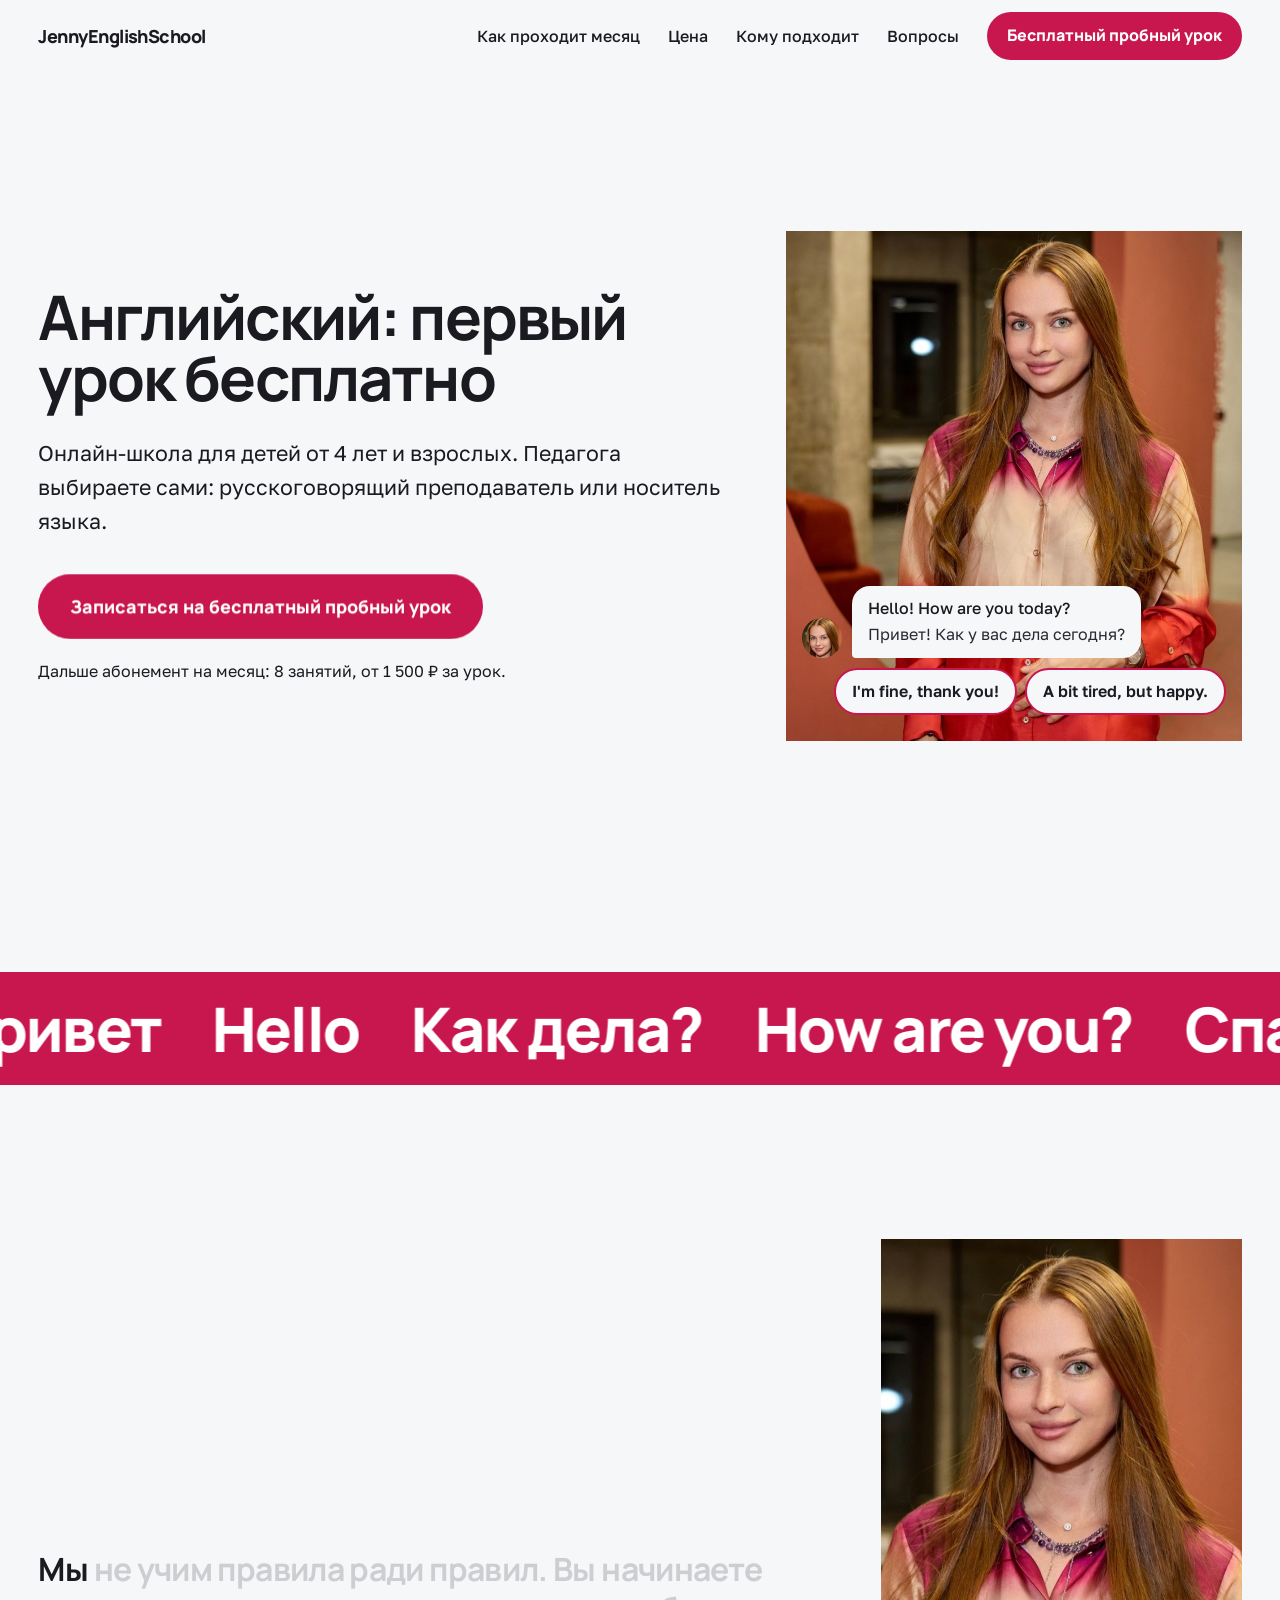
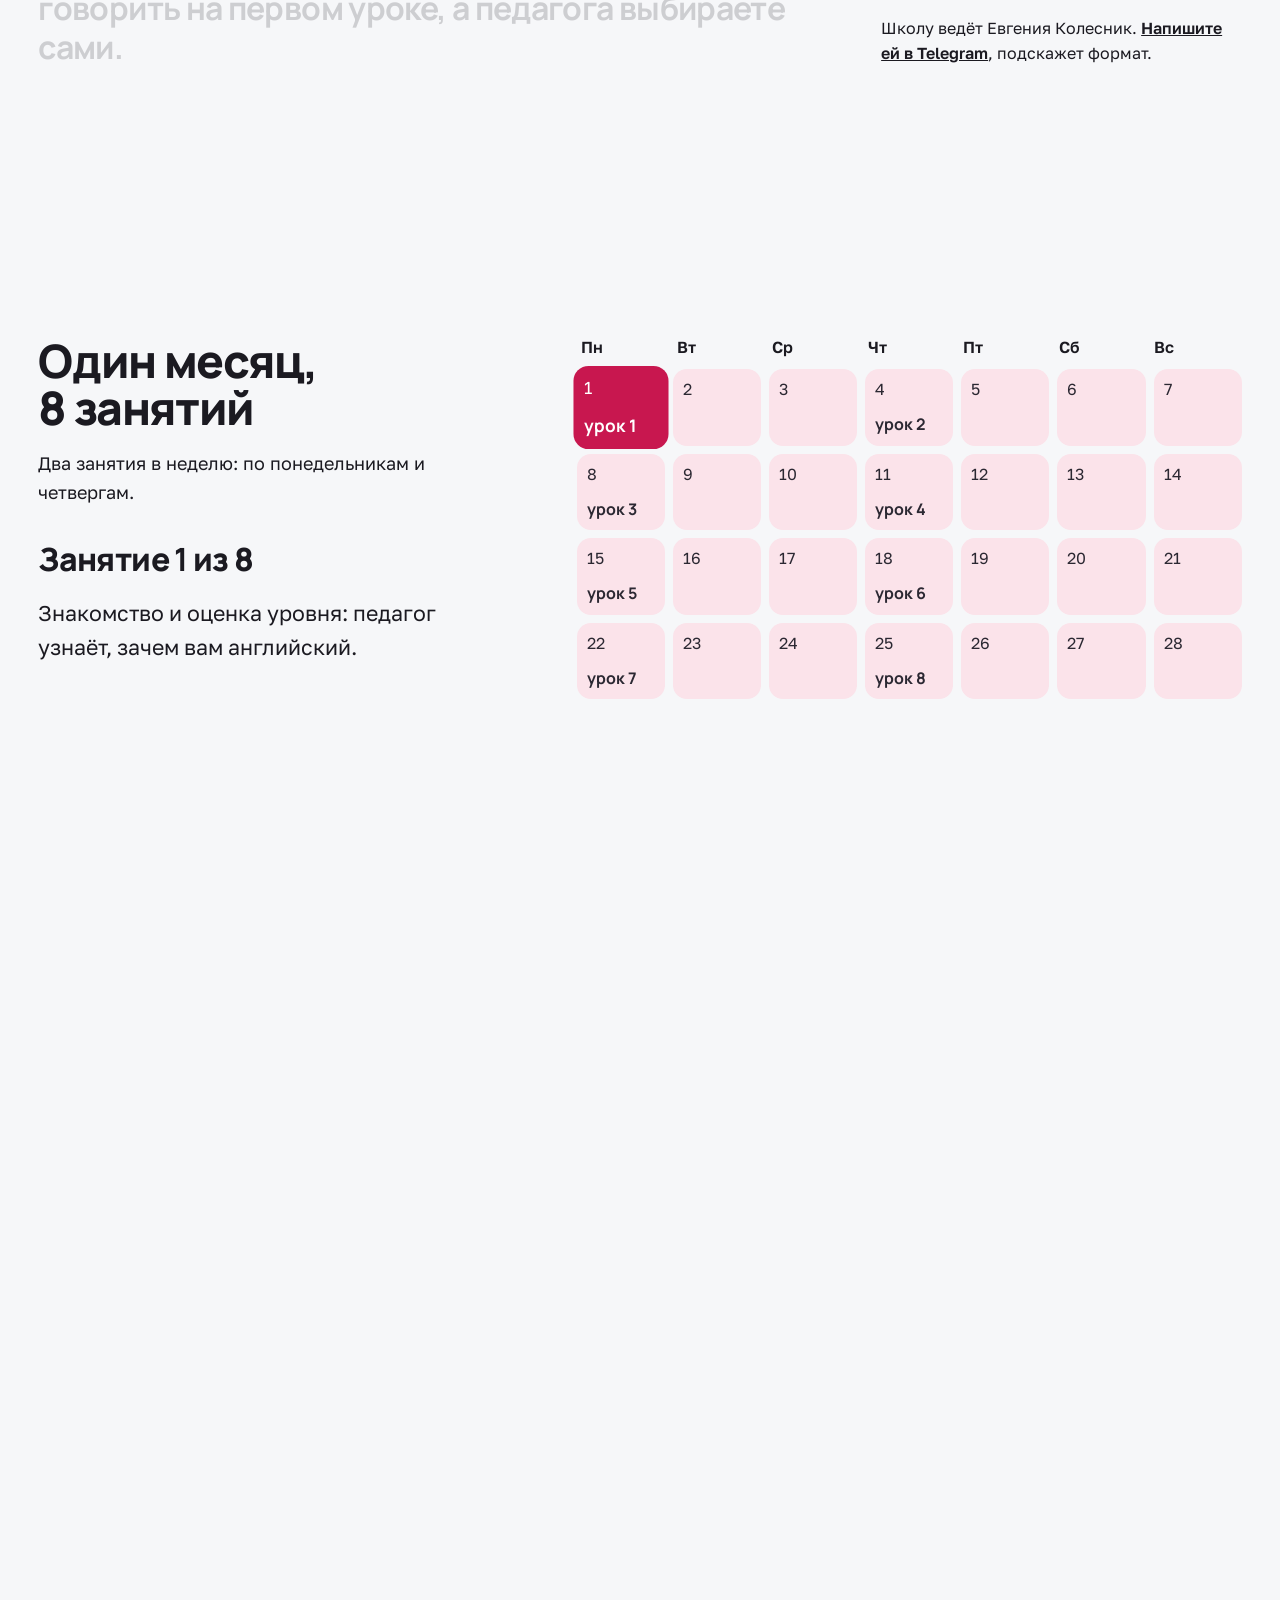
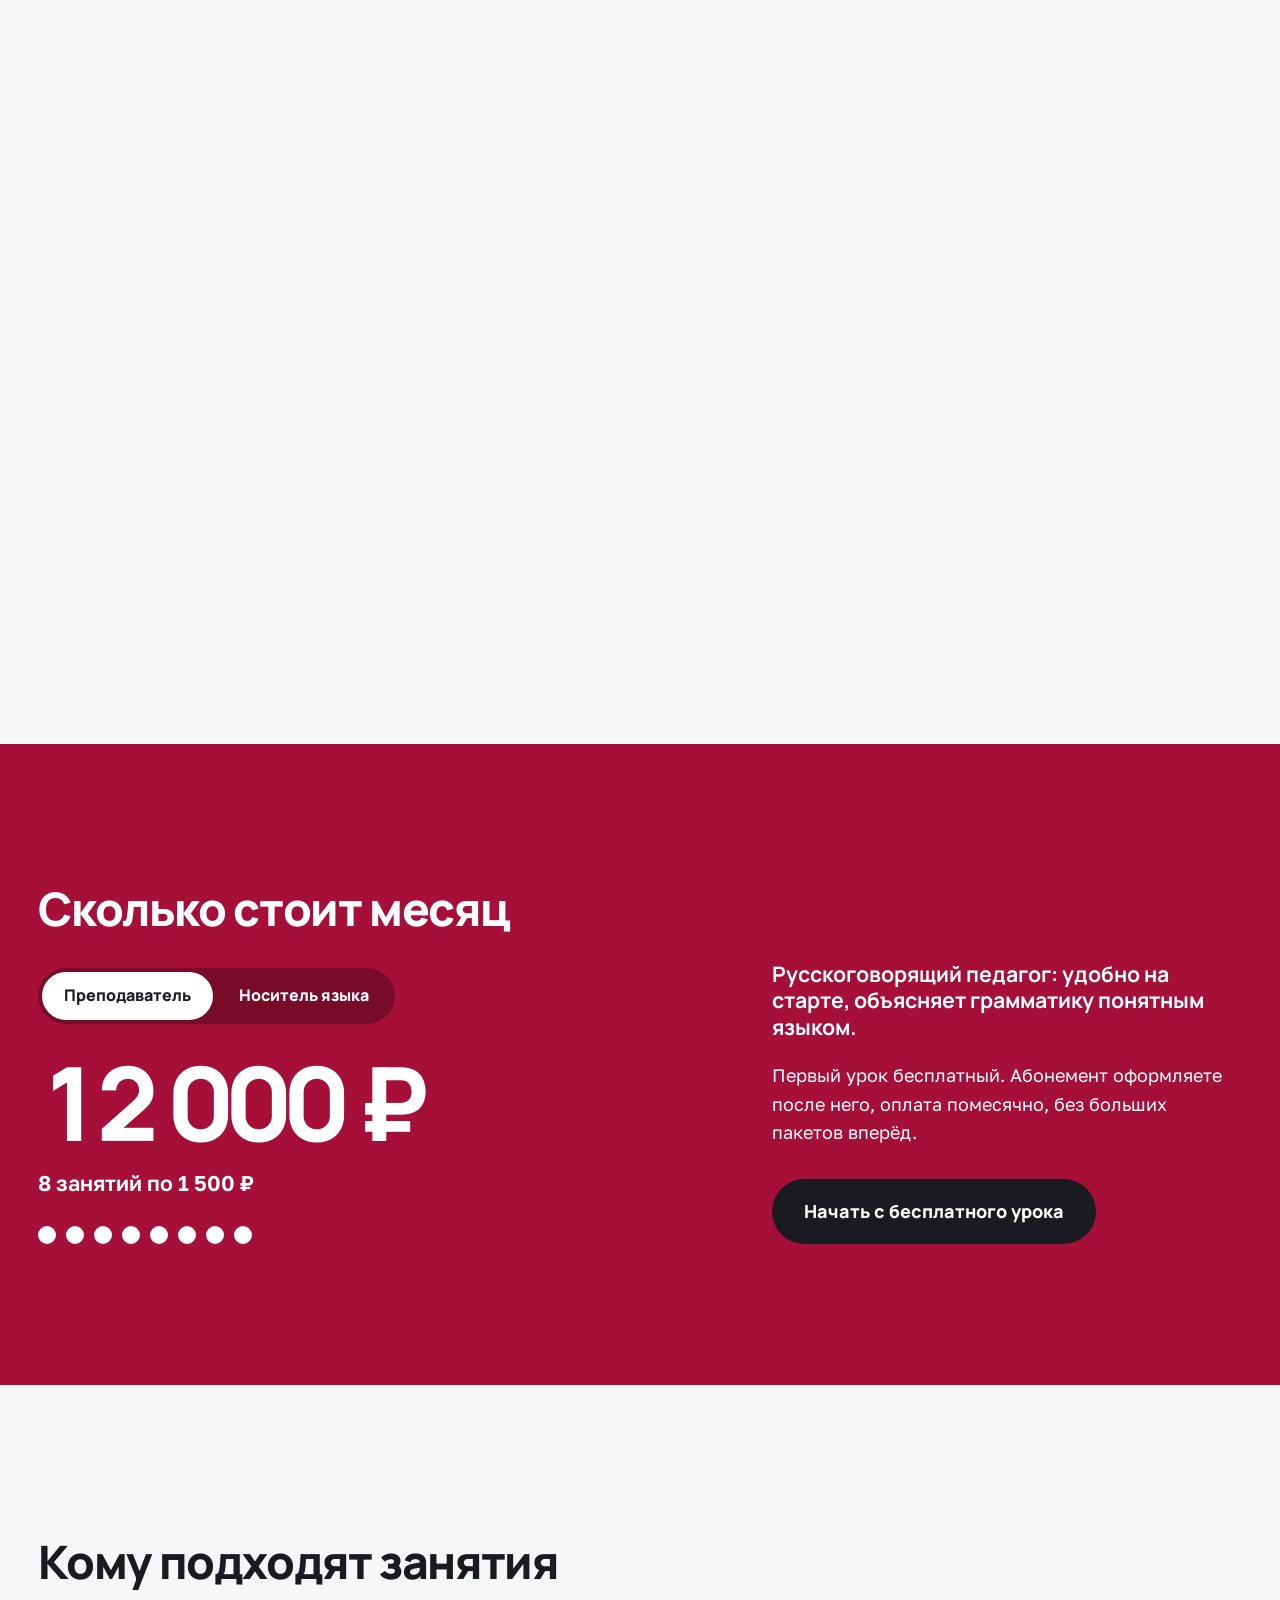
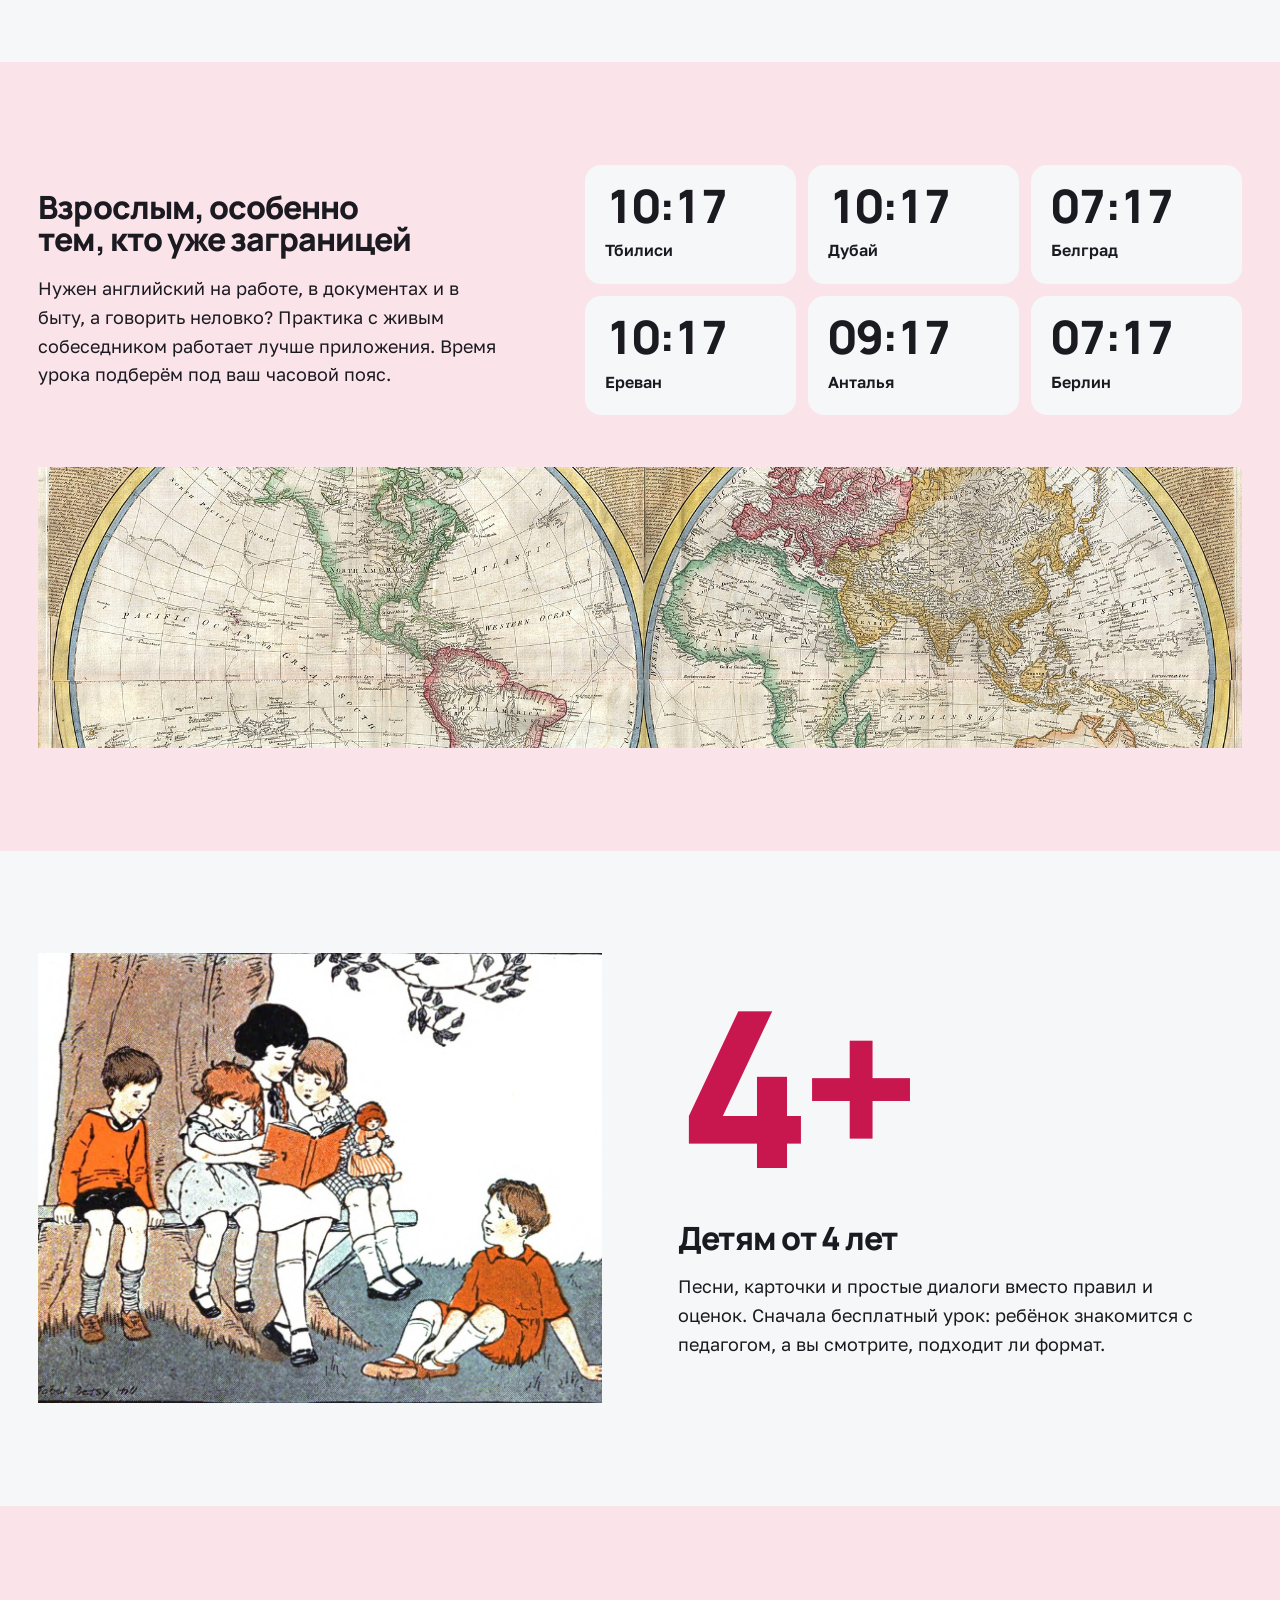
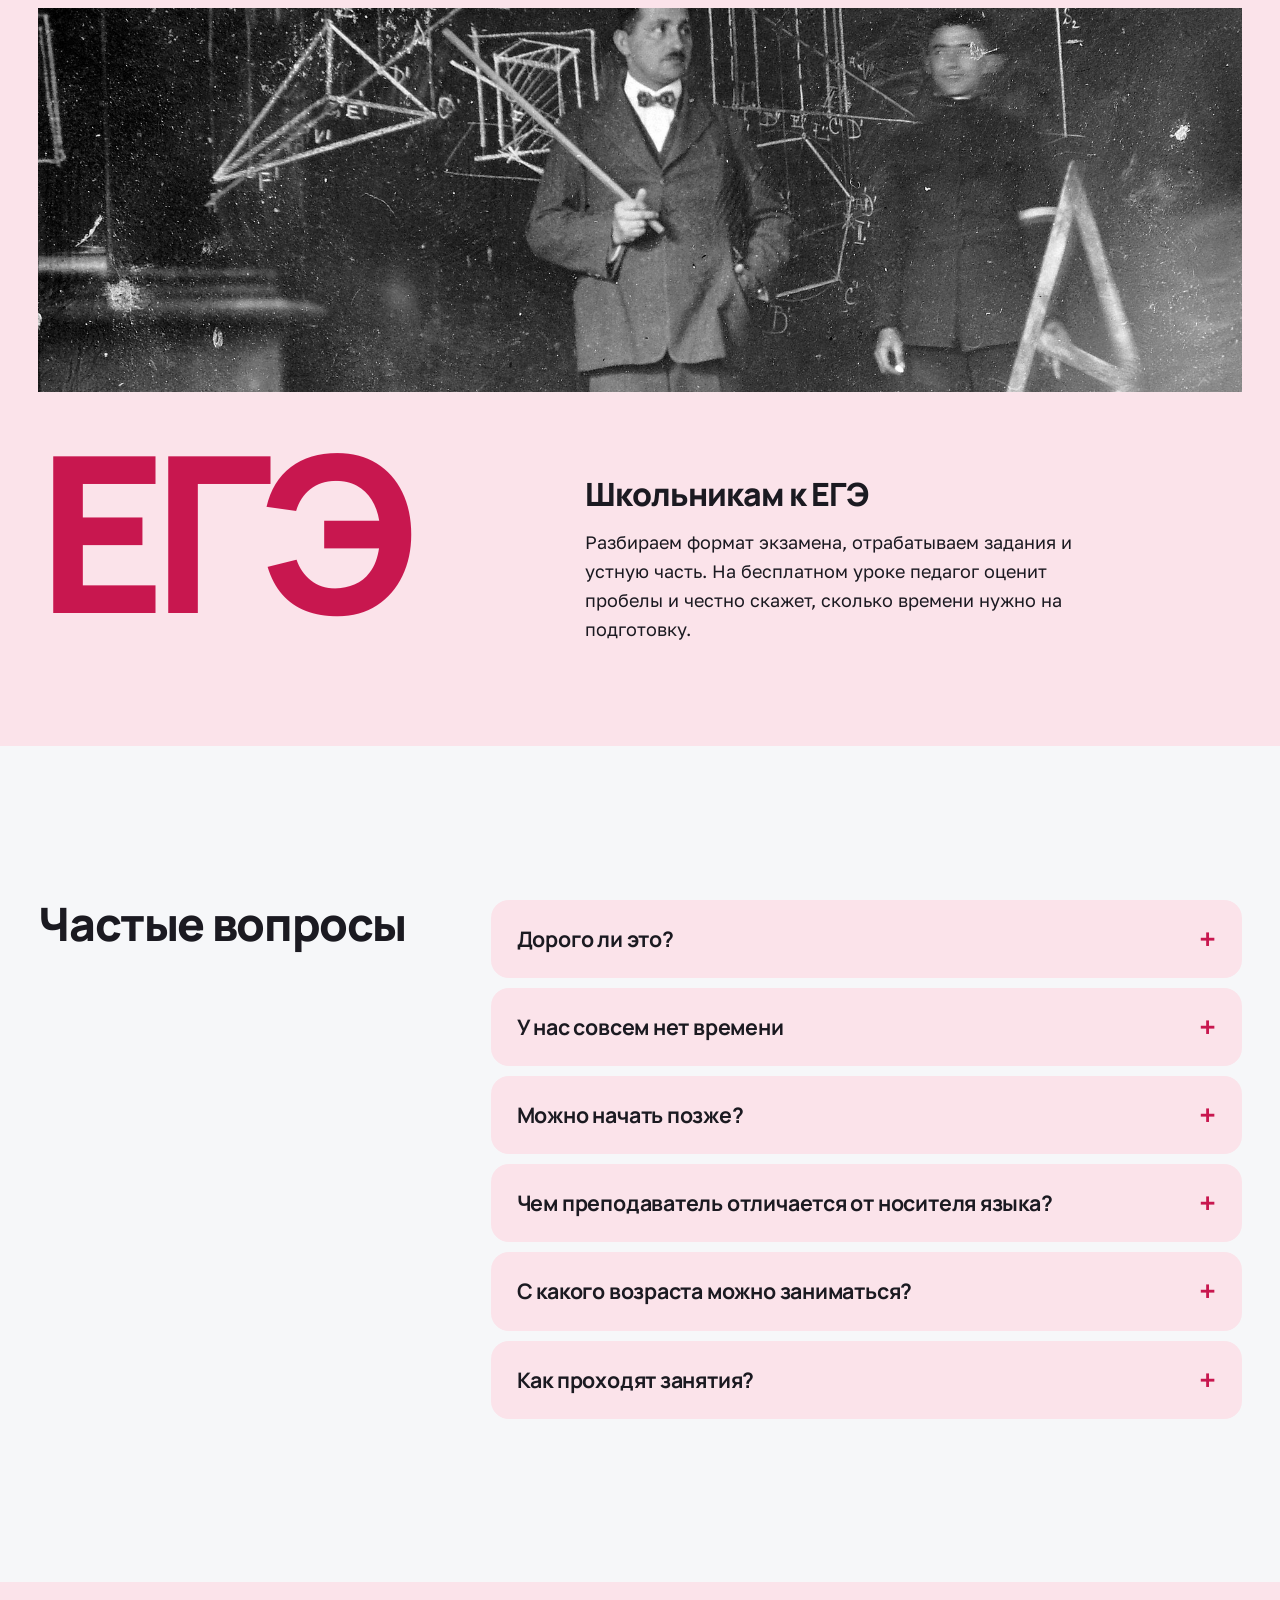
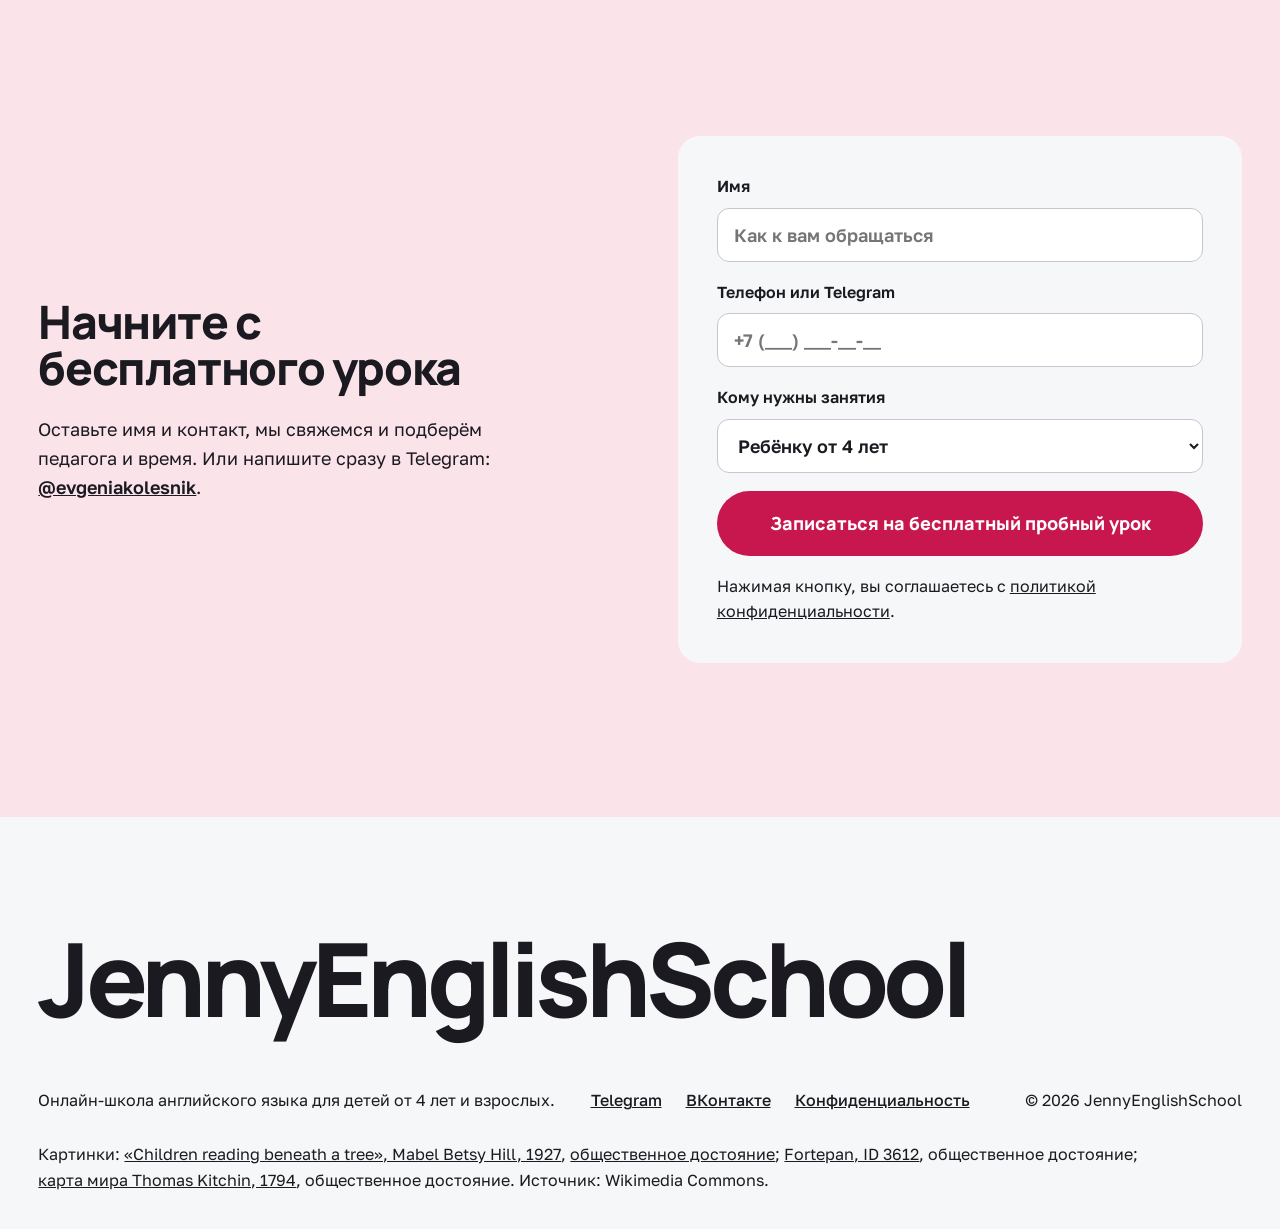
==== index.html @ 0adacf27 "preview: redesign for approval" ====
<!DOCTYPE html>
<html lang="ru">
<head>
<meta charset="UTF-8">
<meta name="viewport" content="width=device-width, initial-scale=1.0">
<title>JennyEnglishSchool: первый урок английского бесплатно</title>
<meta name="description" content="Онлайн-школа английского для детей от 4 лет и взрослых. Преподаватель или носитель языка на выбор, абонемент на месяц, первый пробный урок бесплатно.">
<meta name="robots" content="noindex">
<link rel="preconnect" href="https://fonts.googleapis.com">
<link rel="preconnect" href="https://fonts.gstatic.com" crossorigin>
<link href="https://fonts.googleapis.com/css2?family=Manrope:wght@200..800&family=Golos+Text:wght@400..700&display=swap" rel="stylesheet">
<link rel="stylesheet" href="motion.css">
<link rel="stylesheet" href="site.css">
<script>document.documentElement.className += ' js';</script>
</head>
<body>

<header class="bar" id="bar">
  <div class="wrap bar__in">
    <a href="#top" class="mark">JennyEnglishSchool</a>
    <nav class="nav" id="nav" aria-label="Разделы">
      <a href="#month" data-roll>Как проходит месяц</a>
      <a href="#price" data-roll>Цена</a>
      <a href="#who" data-roll>Кому подходит</a>
      <a href="#faq" data-roll>Вопросы</a>
    </nav>
    <a href="#lead" class="btn btn--sm" data-magnetic><span>Бесплатный <span class="btn__long">пробный </span>урок</span></a>
    <button class="burger" id="burger" aria-label="Меню" aria-expanded="false"><span></span><span></span></button>
  </div>
</header>

<main id="top">

  <section class="hero">
    <div class="wrap hero__grid">
      <div class="hero__text">
        <h1 data-wave data-wave-min="700" data-wave-max="800">Английский: первый урок бесплатно</h1>
        <p class="lede">Онлайн-школа для детей от 4 лет и взрослых. Педагога выбираете сами: русскоговорящий преподаватель или носитель языка.</p>
        <div class="hero__act">
          <a href="#lead" class="btn btn--lg" data-magnetic>Записаться на бесплатный пробный урок</a>
        </div>
        <p class="hero__fact">Дальше абонемент на месяц: 8 занятий, от 1 500 ₽ за урок.</p>
      </div>

      <div class="hero__pic">
        <img src="img/jenny-hero.jpg" width="900" height="1125" alt="Евгения Колесник, основательница JennyEnglishSchool" fetchpriority="high">
        <div class="chat" id="chat" aria-live="polite">
          <div class="chat__row chat__row--them">
            <img class="chat__av" src="img/jenny-avatar.jpg" width="40" height="40" alt="">
            <p class="bub bub--them">Hello! How are you today?<small>Привет! Как у вас дела сегодня?</small></p>
          </div>
          <div class="chat__opts" id="chatOpts">
            <button type="button" class="opt" data-say="I'm fine, thank you!" data-tr="У меня всё хорошо, спасибо!">I'm fine, thank you!</button>
            <button type="button" class="opt" data-say="A bit tired, but happy." data-tr="Немного устал(а), но рад(а).">A bit tired, but happy.</button>
          </div>
          <div class="chat__tail" id="chatTail" hidden></div>
        </div>
      </div>
    </div>
  </section>

  <section class="belt" aria-hidden="true">
    <div class="belt__track" id="belt">
      <span>Привет</span><span>Hello</span><span>Как дела?</span><span>How are you?</span><span>Спасибо</span><span>Thank you</span><span>Давайте начнём</span><span>Let's begin</span><span>До встречи</span><span>See you</span>
    </div>
  </section>

  <section class="idea">
    <div class="wrap idea__grid">
      <p class="idea__text" id="idea">Мы не учим правила ради правил. Вы начинаете говорить на первом уроке, а педагога выбираете сами.</p>
      <figure class="idea__who">
        <img src="img/jenny-face.jpg" width="640" height="640" alt="Евгения Колесник" loading="lazy">
        <figcaption>Школу ведёт Евгения Колесник. <a href="https://t.me/evgeniakolesnik" target="_blank" rel="noopener">Напишите ей в Telegram</a>, подскажет формат.</figcaption>
      </figure>
    </div>
  </section>

  <section class="month" id="month">
    <div class="month__pin">
      <div class="wrap month__grid">
        <div class="month__side">
          <h2 data-split>Один месяц, 8 занятий</h2>
          <p class="month__sub">Два занятия в неделю: по понедельникам и четвергам.</p>
          <p class="month__now" id="monthNow" aria-live="polite">Занятие <b id="monthN">1</b> из 8</p>
          <p class="month__cap" id="monthCap">Знакомство и оценка уровня: педагог узнаёт, зачем вам английский.</p>
        </div>
        <div class="cal" id="cal" role="img" aria-label="Календарь месяца: восемь занятий, по два в неделю, понедельник и четверг">
          <div class="cal__head"><span>Пн</span><span>Вт</span><span>Ср</span><span>Чт</span><span>Пт</span><span>Сб</span><span>Вс</span></div>
          <div class="cal__grid" id="calGrid"><div class="cell is-lesson"><span>1</span><b>урок 1</b></div><div class="cell"><span>2</span></div><div class="cell"><span>3</span></div><div class="cell is-lesson"><span>4</span><b>урок 2</b></div><div class="cell"><span>5</span></div><div class="cell"><span>6</span></div><div class="cell"><span>7</span></div><div class="cell is-lesson"><span>8</span><b>урок 3</b></div><div class="cell"><span>9</span></div><div class="cell"><span>10</span></div><div class="cell is-lesson"><span>11</span><b>урок 4</b></div><div class="cell"><span>12</span></div><div class="cell"><span>13</span></div><div class="cell"><span>14</span></div><div class="cell is-lesson"><span>15</span><b>урок 5</b></div><div class="cell"><span>16</span></div><div class="cell"><span>17</span></div><div class="cell is-lesson"><span>18</span><b>урок 6</b></div><div class="cell"><span>19</span></div><div class="cell"><span>20</span></div><div class="cell"><span>21</span></div><div class="cell is-lesson"><span>22</span><b>урок 7</b></div><div class="cell"><span>23</span></div><div class="cell"><span>24</span></div><div class="cell is-lesson"><span>25</span><b>урок 8</b></div><div class="cell"><span>26</span></div><div class="cell"><span>27</span></div><div class="cell"><span>28</span></div></div>
        </div>
      </div>
    </div>
  </section>

  <section class="price" id="price">
    <div class="wrap price__grid">
      <div class="price__main">
        <h2 data-split>Сколько стоит месяц</h2>
        <div class="seg" id="who2" role="tablist" aria-label="С кем заниматься">
          <button type="button" class="is-active" role="tab" aria-selected="true" data-kind="t">Преподаватель</button>
          <button type="button" role="tab" aria-selected="false" data-kind="n">Носитель языка</button>
        </div>
        <p class="price__num"><b id="priceNum">12 000</b> ₽</p>
        <p class="price__per" id="pricePer">8 занятий по 1 500 ₽</p>
        <div class="dots" id="dots" aria-hidden="true"></div>
      </div>
      <div class="price__side">
        <p id="priceTxt" class="price__txt">Русскоговорящий педагог: удобно на старте, объясняет грамматику понятным языком.</p>
        <p class="price__note">Первый урок бесплатный. Абонемент оформляете после него, оплата помесячно, без больших пакетов вперёд.</p>
        <a href="#lead" class="btn btn--ink btn--lg" data-magnetic>Начать с бесплатного урока</a>
      </div>
    </div>
  </section>

  <section class="who" id="who">
    <div class="wrap">
      <h2 data-split>Кому подходят занятия</h2>
    </div>

    <div class="band band--away">
      <div class="wrap band__grid">
        <div class="band__text">
          <h3>Взрослым, особенно тем, кто уже заграницей</h3>
          <p>Нужен английский на работе, в документах и в быту, а говорить неловко? Практика с живым собеседником работает лучше приложения. Время урока подберём под ваш часовой пояс.</p>
        </div>
        <div class="clocks" id="clocks">
          <p><time data-tz="Asia/Tbilisi">--:--</time><span>Тбилиси</span></p>
          <p><time data-tz="Asia/Dubai">--:--</time><span>Дубай</span></p>
          <p><time data-tz="Europe/Belgrade">--:--</time><span>Белград</span></p>
          <p><time data-tz="Asia/Yerevan">--:--</time><span>Ереван</span></p>
          <p><time data-tz="Europe/Istanbul">--:--</time><span>Анталья</span></p>
          <p><time data-tz="Europe/Berlin">--:--</time><span>Берлин</span></p>
        </div>
      </div>
      <div class="wrap band__map"><img src="img/a-general-map-of-the-world-or.jpg" width="1920" height="1617" alt="Старинная карта мира, 1794 год" loading="lazy" decoding="async"></div>
    </div>

    <div class="band band--kids">
      <div class="wrap band__grid">
        <div class="band__pic"><img src="img/children-reading-beneath-a-tree-story-friends.jpg" width="1184" height="909" alt="Дети читают вместе под деревом, иллюстрация 1927 года" loading="lazy" decoding="async"></div>
        <div class="band__text">
          <p class="band__big" aria-hidden="true">4+</p>
          <h3>Детям от 4 лет</h3>
          <p>Песни, карточки и простые диалоги вместо правил и оценок. Сначала бесплатный урок: ребёнок знакомится с педагогом, а вы смотрите, подходит ли формат.</p>
        </div>
      </div>
    </div>

    <div class="band band--exam">
      <div class="wrap band__wide"><img src="img/education-school-classroom-blackboard-teacher-fortepan-3612.jpg" width="1920" height="1243" alt="Учитель у школьной доски, фотография 1923 года" loading="lazy" decoding="async"></div>
      <div class="wrap band__grid">
        <p class="band__big" aria-hidden="true">ЕГЭ</p>
        <div class="band__text">
          <h3>Школьникам к ЕГЭ</h3>
          <p>Разбираем формат экзамена, отрабатываем задания и устную часть. На бесплатном уроке педагог оценит пробелы и честно скажет, сколько времени нужно на подготовку.</p>
        </div>
      </div>
    </div>
  </section>

  <section class="faq" id="faq">
    <div class="wrap faq__grid">
      <h2 data-split>Частые вопросы</h2>
      <div class="faq__list">
        <details><summary>Дорого ли это?</summary><p>Абонемент 12 000 ₽ за 8 занятий: это 1 500 ₽ за урок при двух занятиях в неделю. Платите помесячно, а первый урок бесплатный, так что сначала убеждаетесь в формате.</p></details>
        <details><summary>У нас совсем нет времени</summary><p>Занятия онлайн, ехать никуда не нужно. Расписание подстраиваем под вас: утром, вечером или в выходные.</p></details>
        <details><summary>Можно начать позже?</summary><p>Можно, пробный урок ни к чему не обязывает. Но если хотите сравнить школы, пройти его стоит сейчас: решение будете принимать уже с пониманием формата.</p></details>
        <details><summary>Чем преподаватель отличается от носителя языка?</summary><p>Преподаватель русскоговорящий: удобно на старте и для объяснения грамматики. Носитель даёт живое произношение и разговорную речь, когда база уже есть.</p></details>
        <details><summary>С какого возраста можно заниматься?</summary><p>С 4 лет, для самых маленьких занятия игровые. Верхней границы возраста нет.</p></details>
        <details><summary>Как проходят занятия?</summary><p>Онлайн, по видеосвязи. Нужен компьютер или телефон с интернетом, привязки к городу нет.</p></details>
      </div>
    </div>
  </section>

  <section class="lead" id="lead">
    <div class="wrap lead__grid">
      <div class="lead__text">
        <h2 data-split>Начните с бесплатного урока</h2>
        <p>Оставьте имя и контакт, мы свяжемся и подберём педагога и время. Или напишите сразу в Telegram: <a href="https://t.me/evgeniakolesnik" target="_blank" rel="noopener">@evgeniakolesnik</a>.</p>
      </div>
      <form class="form" id="leadForm">
        <input type="text" name="_gotcha" style="display:none" tabindex="-1" autocomplete="off">
        <label>Имя
          <input type="text" name="name" placeholder="Как к вам обращаться" required autocomplete="given-name">
        </label>
        <label>Телефон или Telegram
          <input type="tel" name="phone" placeholder="+7 (___) ___-__-__" required autocomplete="tel">
        </label>
        <label>Кому нужны занятия
          <select name="comment">
            <option value="Ребёнку от 4 лет">Ребёнку от 4 лет</option>
            <option value="Школьнику, подготовка к ЕГЭ">Школьнику, подготовка к ЕГЭ</option>
            <option value="Взрослому для себя">Взрослому для себя</option>
            <option value="Живу заграницей, нужна практика">Живу заграницей, нужна практика</option>
            <option value="С носителем языка">С носителем языка</option>
          </select>
        </label>
        <button type="submit" class="btn btn--lg">Записаться на бесплатный пробный урок</button>
        <p class="form__note">Нажимая кнопку, вы соглашаетесь с <a href="privacy.html">политикой конфиденциальности</a>.</p>
      </form>
    </div>
  </section>

</main>

<footer class="foot">
  <div class="wrap foot__in">
    <p class="foot__word" aria-hidden="true">JennyEnglishSchool</p>
    <div class="foot__row">
      <p>Онлайн-школа английского языка для детей от 4 лет и взрослых.</p>
      <p><a href="https://t.me/evgeniakolesnik" target="_blank" rel="noopener">Telegram</a> <a href="https://vk.ru/jennyenglish" target="_blank" rel="noopener">ВКонтакте</a> <a href="privacy.html">Конфиденциальность</a></p>
      <p>© <span id="year"></span> JennyEnglishSchool</p>
    </div>
    <p class="credits">Картинки: <a href="https://commons.wikimedia.org/wiki/File:Children_reading_beneath_a_tree_-_Story-Friends_(1927)_-_Mabel_Betsy_Hill.jpg">«Children reading beneath a tree», Mabel Betsy Hill, 1927</a>, <a href="https://creativecommons.org/publicdomain/mark/1.0/">общественное достояние</a>; <a href="https://commons.wikimedia.org/wiki/File:Education,_school,_classroom,_blackboard,_teacher_Fortepan_3612.jpg">Fortepan, ID 3612</a>, общественное достояние; <a href="https://commons.wikimedia.org/wiki/File:1794_Samuel_Dunn_Wall_Map_of_the_World_in_Hemispheres_-_Geographicus_-_World2-dunn-1794.jpg">карта мира Thomas Kitchin, 1794</a>, общественное достояние. Источник: Wikimedia Commons.</p>
  </div>
</footer>

<script src="vendor/gsap.min.js"></script>
<script src="vendor/ScrollTrigger.min.js"></script>
<script src="vendor/lenis.min.js"></script>
<script src="motion.js" defer></script>
<script src="site.js" defer></script>
</body>
</html>
---- motion.css ----
/* motion-kit: токены и стили эффектов. Светлая тема. Цвета переопределять под бренд клиента. */
:root{
  /* пружины: "stiffness damping" (из designbookmark motion studies) */
  --spring-follow:900 50;
  --spring-settle:280 22;
  --spring-soft:260 24;
  --spring-lead:620 36;
  --spring-trail:190 19;
  --spring-pop:520 16;
  --spring-fade:420 32;
  --stagger:45;               /* мс между элементами */

  /* бренд: менять под клиента */
  --mk-bg:#fafaf7;
  --mk-surface:#fff;
  --mk-text:#16181d;
  --mk-muted:#6b7280;
  --mk-accent:#e4572e;
  --mk-on-accent:#fff;
  --mk-fill:rgba(22,24,29,.06);

  --mk-r-pill:999px;
  --mk-r-card:24px;
  --mk-ease-out:cubic-bezier(.22,1,.36,1);   /* для CSS-переходов, где пружина избыточна */
}

/* reveal: класс mk-reveal ставит JS, без JS элементы видны */
.mk-on .mk-reveal{opacity:0;transform:translate3d(0,22px,0);transition:opacity .7s var(--mk-ease-out),transform .8s var(--mk-ease-out);transition-delay:var(--d,0ms)}
.mk-on .mk-reveal.mk-in{opacity:1;transform:none}

/* magnetic: будем двигать только transform */
[data-magnetic]{will-change:transform}

/* roll: две копии буквы, верхняя уезжает, нижняя заезжает */
.mk-roll{display:inline-flex;overflow:hidden;line-height:1.15;vertical-align:bottom}
.mk-roll__c{display:inline-block;position:relative;height:1.15em;overflow:hidden}
.mk-roll__c>span{display:block;transition:transform .5s var(--mk-ease-out);transition-delay:calc(var(--i)*14ms)}
.mk-roll__c>span+span{position:absolute;inset:0;transform:translateY(110%)}
.mk-roll:hover .mk-roll__c>span:first-child,.mk-roll:focus-visible .mk-roll__c>span:first-child{transform:translateY(-110%)}
.mk-roll:hover .mk-roll__c>span+span,.mk-roll:focus-visible .mk-roll__c>span+span{transform:none}

/* pill: резиновый хайлайт */
.mk-pill{position:relative;display:inline-flex;gap:2px;padding:4px;border-radius:var(--mk-r-pill);background:var(--mk-fill)}
.mk-pill__hl{position:absolute;top:4px;bottom:4px;left:0;border-radius:var(--mk-r-pill);background:var(--mk-surface);box-shadow:0 1px 3px rgba(22,24,29,.12);pointer-events:none;will-change:transform,width}
.mk-pill [data-pill-item]{position:relative;z-index:1;padding:9px 18px;border:0;background:none;border-radius:var(--mk-r-pill);font:inherit;font-weight:500;color:var(--mk-muted);cursor:pointer;transition:color .2s}
.mk-pill [data-pill-item].is-active{color:var(--mk-text)}

@media (prefers-reduced-motion:reduce){
  .mk-on .mk-reveal{opacity:1;transform:none;transition:none}
  .mk-roll__c>span{transition:none}
}
---- site.css ----
:root {
  --t-24: clamp(1.15rem, 1.67vw, 1.5rem);
  --t-36: clamp(1.5rem, 2.5vw, 2.25rem);
  --t-52: clamp(1.9rem, 3.6vw, 3.25rem);
  --t-69: clamp(1.9rem, 4.8vw, 4.3rem);
  --ground: #f6f7f9;
  --ink: #1b1a21;
  --ink-2: #2b2832;
  --accent: #c8174f;
  --accent-deep: #a50f39;
  --blush: #fbe3ea;
  --font-display: 'Manrope', 'Segoe UI', sans-serif;
  --font-text: 'Golos Text', 'Segoe UI', sans-serif;
  --pad: clamp(16px, 3vw, 40px);
  --mk-accent: var(--accent);
  --mk-text: var(--ink);
  --mk-bg: var(--ground);
}

* { box-sizing: border-box; margin: 0; padding: 0; }
html { scroll-behavior: auto; -webkit-text-size-adjust: 100%; }
html.lenis, html.lenis body { height: auto; }
body {
  background: var(--ground);
  color: var(--ink);
  font-family: var(--font-text);
  font-size: 18px;
  line-height: 1.6;
  -webkit-font-smoothing: antialiased;
  overflow-x: hidden;
}
img { display: block; max-width: 100%; height: auto; }
a { color: inherit; }
button { font: inherit; color: inherit; }
:focus-visible { outline: 3px solid var(--ink); outline-offset: 3px; }
::selection { background: var(--accent); color: #fff; }

h1, h2, h3 { font-family: var(--font-display); font-weight: 800; letter-spacing: -0.03em; line-height: 1.02; text-wrap: balance; overflow-wrap: anywhere; }
h2 { font-size: var(--t-52); }

.wrap { width: 100%; max-width: 1360px; margin: 0 auto; padding: 0 var(--pad); }

.btn {
  display: inline-flex; align-items: center; justify-content: center; text-align: center;
  background: var(--accent); color: #fff; text-decoration: none;
  font-family: var(--font-display); font-weight: 800; font-size: 16px;
  padding: 13px 24px; border-radius: 999px; border: 0; cursor: pointer;
  transition: background .2s, transform .2s;
}
.btn:hover { background: var(--accent-deep); }
.btn--sm { padding: 11px 20px; white-space: nowrap; }
.btn--lg { font-size: 18px; padding: 18px 32px; }
.btn--ink { background: var(--ink); }
.btn--ink:hover { background: #000; }

/* bar */
.bar { position: sticky; top: 0; z-index: 50; background: var(--ground); }
.bar__in { display: flex; align-items: center; gap: 28px; height: 72px; }
.mark { font-family: var(--font-display); font-weight: 800; font-size: 18px; letter-spacing: -0.03em; text-decoration: none; flex-shrink: 0; }
.nav { display: flex; gap: 28px; margin-left: auto; }
.nav a { font-size: 16px; font-weight: 500; text-decoration: none; white-space: nowrap; }
.burger { display: none; width: 44px; height: 44px; background: none; border: 0; cursor: pointer; position: relative; }
.burger span { position: absolute; left: 10px; right: 10px; height: 2px; background: var(--ink); transition: transform .25s, top .25s; }
.burger span:nth-child(1) { top: 17px; }
.burger span:nth-child(2) { top: 26px; }
.burger[aria-expanded="true"] span:nth-child(1) { top: 21px; transform: rotate(45deg); }
.burger[aria-expanded="true"] span:nth-child(2) { top: 21px; transform: rotate(-45deg); }

/* hero */
.hero { padding: 24px 0 96px; }
.hero__grid { display: grid; grid-template-columns: 1.2fr 0.8fr; gap: clamp(32px, 5vw, 80px); align-items: center; min-height: calc(100svh - 120px); }
.hero h1 { font-size: var(--t-69); line-height: 0.98; margin-bottom: 28px; }
.lede { font-size: var(--t-24); max-width: 34em; margin-bottom: 36px; }
.hero__act { margin-bottom: 20px; }
.hero__fact { font-size: 16px; }
.hero__pic { position: relative; }
.hero__pic > img { width: 100%; aspect-ratio: 1 / 1.12; object-fit: cover; object-position: 50% 12%; }

.chat { position: absolute; left: 16px; right: 16px; bottom: 16px; display: grid; gap: 10px; }
.chat__row { display: flex; gap: 10px; align-items: flex-end; }
.chat__row--me { justify-content: flex-end; }
.chat__av { width: 40px; height: 40px; border-radius: 50%; object-fit: cover; flex-shrink: 0; }
.bub { background: var(--ground); color: var(--ink); padding: 12px 16px; border-radius: 18px; font-size: 16px; line-height: 1.35; max-width: 86%; font-weight: 500; }
.bub small { display: block; font-size: 16px; color: var(--ink-2); font-weight: 400; margin-top: 4px; }
.bub--them { border-bottom-left-radius: 4px; }
.bub--me { background: var(--accent); color: #fff; border-bottom-right-radius: 4px; }
.bub--me small { color: #fff; opacity: .9; }
.chat__opts { display: flex; flex-wrap: wrap; gap: 8px; justify-content: flex-end; }
.opt { background: var(--ground); border: 2px solid var(--accent); color: var(--ink); font-weight: 600; font-size: 16px; padding: 9px 16px; border-radius: 999px; cursor: pointer; transition: background .2s, color .2s; }
.opt:hover { background: var(--accent); color: #fff; }
.chat__tail { display: grid; gap: 10px; justify-items: start; }
.chat__tail .btn { margin-left: 50px; }

/* belt */
.belt { background: var(--accent); color: #fff; overflow: hidden; padding: 26px 0; }
.belt__track { display: flex; width: max-content; will-change: transform; padding-left: var(--pad); }
.belt__track span { font-family: var(--font-display); font-weight: 800; font-size: var(--t-69); letter-spacing: -0.03em; line-height: 1; padding-right: clamp(32px, 4vw, 64px); white-space: nowrap; }

/* idea */
.idea { padding: clamp(96px, 12vw, 190px) 0; }
.idea__grid { display: grid; grid-template-columns: 1.7fr 0.8fr; gap: clamp(32px, 6vw, 110px); align-items: end; }
.idea__text { font-family: var(--font-display); font-weight: 700; font-size: var(--t-36); line-height: 1.22; letter-spacing: -0.02em; max-width: 24em; }
.idea__text .w { opacity: .18; }
.idea__who img { width: 100%; aspect-ratio: 1; object-fit: cover; margin-bottom: 16px; }
.idea__who figcaption { font-size: 16px; }
.idea__who a { font-weight: 600; }

/* month */
.month { background: var(--ground); }
.month__pin { padding: clamp(72px, 9vw, 130px) 0; }
.month__grid { display: grid; grid-template-columns: 5fr 7fr; gap: clamp(32px, 5vw, 90px); align-items: center; }
.month__now { font-family: var(--font-display); font-weight: 800; font-size: var(--t-36); letter-spacing: -0.02em; margin: 28px 0 10px; }
.month__cap { font-size: var(--t-24); min-height: 4.8em; max-width: 26em; }
.cal__head { display: grid; grid-template-columns: repeat(7, minmax(0, 1fr)); gap: 8px; margin-bottom: 8px; font-weight: 600; font-size: 16px; padding-left: 4px; }
.cal__grid { display: grid; grid-template-columns: repeat(7, minmax(0, 1fr)); gap: 8px; }
.cell { min-width: 0; overflow: hidden; background: var(--blush); border-radius: 14px; aspect-ratio: 1.15; padding: 8px 10px; font-size: 16px; color: var(--ink-2); display: flex; flex-direction: column; justify-content: space-between; transition: background .35s, color .35s, transform .45s cubic-bezier(.22,1,.36,1); }
.cell b { font-family: var(--font-display); font-weight: 700; font-size: 16px; opacity: 0; }
.cell.is-lesson { background: var(--accent); color: #fff; }
.cell.is-lesson b { opacity: 1; }
.cell.is-now { transform: scale(1.08); }
.js .cell.is-lesson.is-wait { background: var(--blush); color: var(--ink-2); }
.js .cell.is-lesson.is-wait b { opacity: 0; }

/* price */
.price { background: var(--accent-deep); color: #fff; padding: clamp(96px, 11vw, 170px) 0; }
.price h2 { color: #fff; margin-bottom: 36px; }
.price__grid { display: grid; grid-template-columns: 7fr 5fr; gap: clamp(32px, 6vw, 100px); align-items: end; }
.seg { display: inline-flex; gap: 4px; padding: 4px; border-radius: 999px; background: rgba(0,0,0,.28); margin-bottom: 32px; }
.seg button { border: 0; background: none; cursor: pointer; font-family: var(--font-display); font-weight: 800; font-size: 16px; color: #fff; padding: 11px 22px; border-radius: 999px; transition: background .25s, color .25s; }
.seg button.is-active { background: #fff; color: var(--ink); }
.price__num { font-family: var(--font-display); font-weight: 800; font-size: clamp(4rem, 8vw, 7.2rem); line-height: .9; letter-spacing: -0.05em; font-variant-numeric: tabular-nums; }
.price__num b { font-weight: 800; }
.price__per { font-size: var(--t-24); margin: 18px 0 26px; font-weight: 600; }
.dots { display: flex; gap: 10px; flex-wrap: wrap; }
.dots i { width: 18px; height: 18px; border-radius: 50%; background: #fff; transform: scale(1); }
.price__txt { font-family: var(--font-display); font-weight: 700; font-size: var(--t-24); line-height: 1.25; margin-bottom: 20px; }
.price__note { font-size: 18px; margin-bottom: 32px; }
.price .btn:focus-visible { outline-color: #fff; }

/* who */
.who { padding-top: clamp(96px, 12vw, 170px); }
.who > .wrap h2 { margin-bottom: clamp(40px, 6vw, 90px); }
.band { padding: clamp(64px, 8vw, 120px) 0; }
.band--away, .band--exam { background: var(--blush); }
.band h3 { font-size: var(--t-36); margin-bottom: 18px; }
.band__text p { max-width: 30em; }
.band__grid { display: grid; gap: clamp(32px, 6vw, 100px); align-items: center; }
.band--away .band__grid { grid-template-columns: 5fr 7fr; }
.band--kids .band__grid { grid-template-columns: 6fr 6fr; }
.band--exam .band__grid { grid-template-columns: 5fr 7fr; align-items: end; }
.band__map { margin-top: clamp(32px, 4vw, 56px); }
.band__map img { width: 100%; height: clamp(180px, 22vw, 320px); object-fit: cover; object-position: 50% 40%; }
.band__pic img { width: 100%; display: block; }
.band--kids .band__pic img { aspect-ratio: 4 / 3.2; object-fit: cover; }
.band__wide { margin-bottom: clamp(32px, 4vw, 56px); }
.band__wide img { width: 100%; height: clamp(220px, 30vw, 440px); object-fit: cover; object-position: 50% 35%; filter: grayscale(1); }
.band__big + h3 { margin-top: 24px; }
.band__big { font-family: var(--font-display); font-weight: 800; font-size: clamp(6rem, 17vw, 15.4rem); line-height: .8; letter-spacing: -0.06em; color: var(--accent); }

.clocks { display: grid; grid-template-columns: repeat(3, 1fr); gap: 12px; }
.clocks p { background: var(--ground); border-radius: 16px; padding: 18px 20px 20px; }
.clocks span { display: block; font-size: 16px; font-weight: 600; margin-top: 8px; }
.clocks time { font-family: var(--font-display); font-weight: 800; font-size: var(--t-52); letter-spacing: -0.04em; line-height: 1; font-variant-numeric: tabular-nums; }

/* faq */
.faq { padding: clamp(96px, 12vw, 170px) 0; }
.faq__grid { display: grid; grid-template-columns: 4fr 8fr; gap: clamp(32px, 6vw, 100px); align-items: start; }
.faq__grid h2 { position: sticky; top: 100px; }
.faq details { background: var(--blush); border-radius: 18px; margin-bottom: 10px; }
.faq summary { list-style: none; cursor: pointer; padding: 22px 26px; font-family: var(--font-display); font-weight: 700; font-size: var(--t-24); letter-spacing: -0.01em; display: flex; justify-content: space-between; gap: 20px; align-items: center; }
.faq summary::-webkit-details-marker { display: none; }
.faq summary::after { content: '+'; font-size: 30px; line-height: 1; color: var(--accent); transition: transform .3s; flex-shrink: 0; }
.faq details[open] summary::after { transform: rotate(45deg); }
.faq details p { padding: 0 26px 24px; max-width: 38em; }

/* lead */
.lead { background: var(--blush); padding: clamp(96px, 12vw, 170px) 0; }
.lead__grid { display: grid; grid-template-columns: 1fr 1fr; gap: clamp(32px, 6vw, 100px); align-items: center; }
.lead__text h2 { margin-bottom: 24px; }
.lead__text p { max-width: 28em; }
.lead__text a { font-weight: 600; }
.form { background: var(--ground); border-radius: 22px; padding: clamp(22px, 3vw, 40px); display: grid; gap: 18px; }
.form label { display: grid; gap: 8px; font-weight: 600; font-size: 16px; }
.form input, .form select { font: inherit; font-size: 18px; height: 54px; padding: 0 16px; border-radius: 12px; border: 1.5px solid #c9c4cf; background: #fff; color: var(--ink); width: 100%; }
.form input:focus, .form select:focus { outline: none; border-color: var(--accent); box-shadow: 0 0 0 3px rgba(200,23,79,.22); }
.form .btn { width: 100%; }
.form__note { font-size: 16px; }

/* foot */
.foot { padding: clamp(72px, 9vw, 130px) 0 36px; overflow: hidden; }
.credits { font-size: 16px; margin-top: 28px; max-width: 70em; }
.credits a { text-decoration: underline; }
.foot__word { font-family: var(--font-display); font-weight: 800; font-size: 8vw; letter-spacing: -0.05em; line-height: .9; margin-bottom: clamp(36px, 5vw, 72px); white-space: nowrap; }
.foot__row { display: flex; justify-content: space-between; gap: 24px; flex-wrap: wrap; font-size: 16px; }
.foot__row a { margin-right: 20px; font-weight: 500; }

/* motion helpers */
.m { display: inline-block; vertical-align: top; }
.mi { display: inline-block; }

/* responsive */
@media (max-width: 1100px) {
  .nav { display: none; }
  .burger { display: block; margin-left: auto; }
  .bar__in .btn--sm { margin-left: 0; }
  .nav.is-open { display: flex; flex-direction: column; position: absolute; top: 72px; left: 0; right: 0; background: var(--ground); padding: 8px var(--pad) 24px; gap: 4px; }
  .nav.is-open a { font-size: 22px; font-family: var(--font-display); font-weight: 700; padding: 10px 0; }
}
@media (max-width: 900px) {
  .hero__grid, .idea__grid, .month__grid, .price__grid, .faq__grid, .lead__grid,
  .band--away .band__grid, .band--kids .band__grid, .band--exam .band__grid { grid-template-columns: minmax(0, 1fr); }
  .hero__grid { min-height: 0; }
  .hero__pic { max-width: 560px; }
  .faq__grid h2 { position: static; }
  .idea__who { max-width: 360px; }
  .month__cap { min-height: 0; }
}
@media (max-width: 560px) {
  .bar__in .btn--sm { padding: 9px 14px; font-size: 15px; }
  .btn__long { display: none; }
  .mark { font-size: 16px; }
  .btn--lg { padding: 16px 22px; font-size: 17px; }
  .clocks { grid-template-columns: 1fr; gap: 0; }
  .clocks p { background: none; border-radius: 0; padding: 12px 0; display: flex; justify-content: space-between; align-items: baseline; flex-direction: row-reverse; }
  .clocks span { margin: 0; }
  .cell { padding: 5px 7px; font-size: 15px; border-radius: 10px; }
  .cell b { display: none; }
  .chat { left: 10px; right: 10px; bottom: 10px; }
  .bub { font-size: 15px; padding: 10px 13px; }
  .bub small { font-size: 15px; }
  .opt { font-size: 15px; padding: 8px 12px; }
  .foot__word { font-size: 9.4vw; }
}
@media (prefers-reduced-motion: reduce) {
  .cell, .btn, .opt { transition: none; }
}
.month__sub { font-size: 18px; margin-top: 18px; }
.month__now { margin-top: 28px; }

.hero__grid > *, .idea__grid > *, .month__grid > *, .price__grid > *, .faq__grid > *, .lead__grid > *, .band__grid > * { min-width: 0; }
.band__big { padding-bottom: .12em; }
.band__text { position: relative; z-index: 1; }
.band__text h3 { position: relative; z-index: 2; }
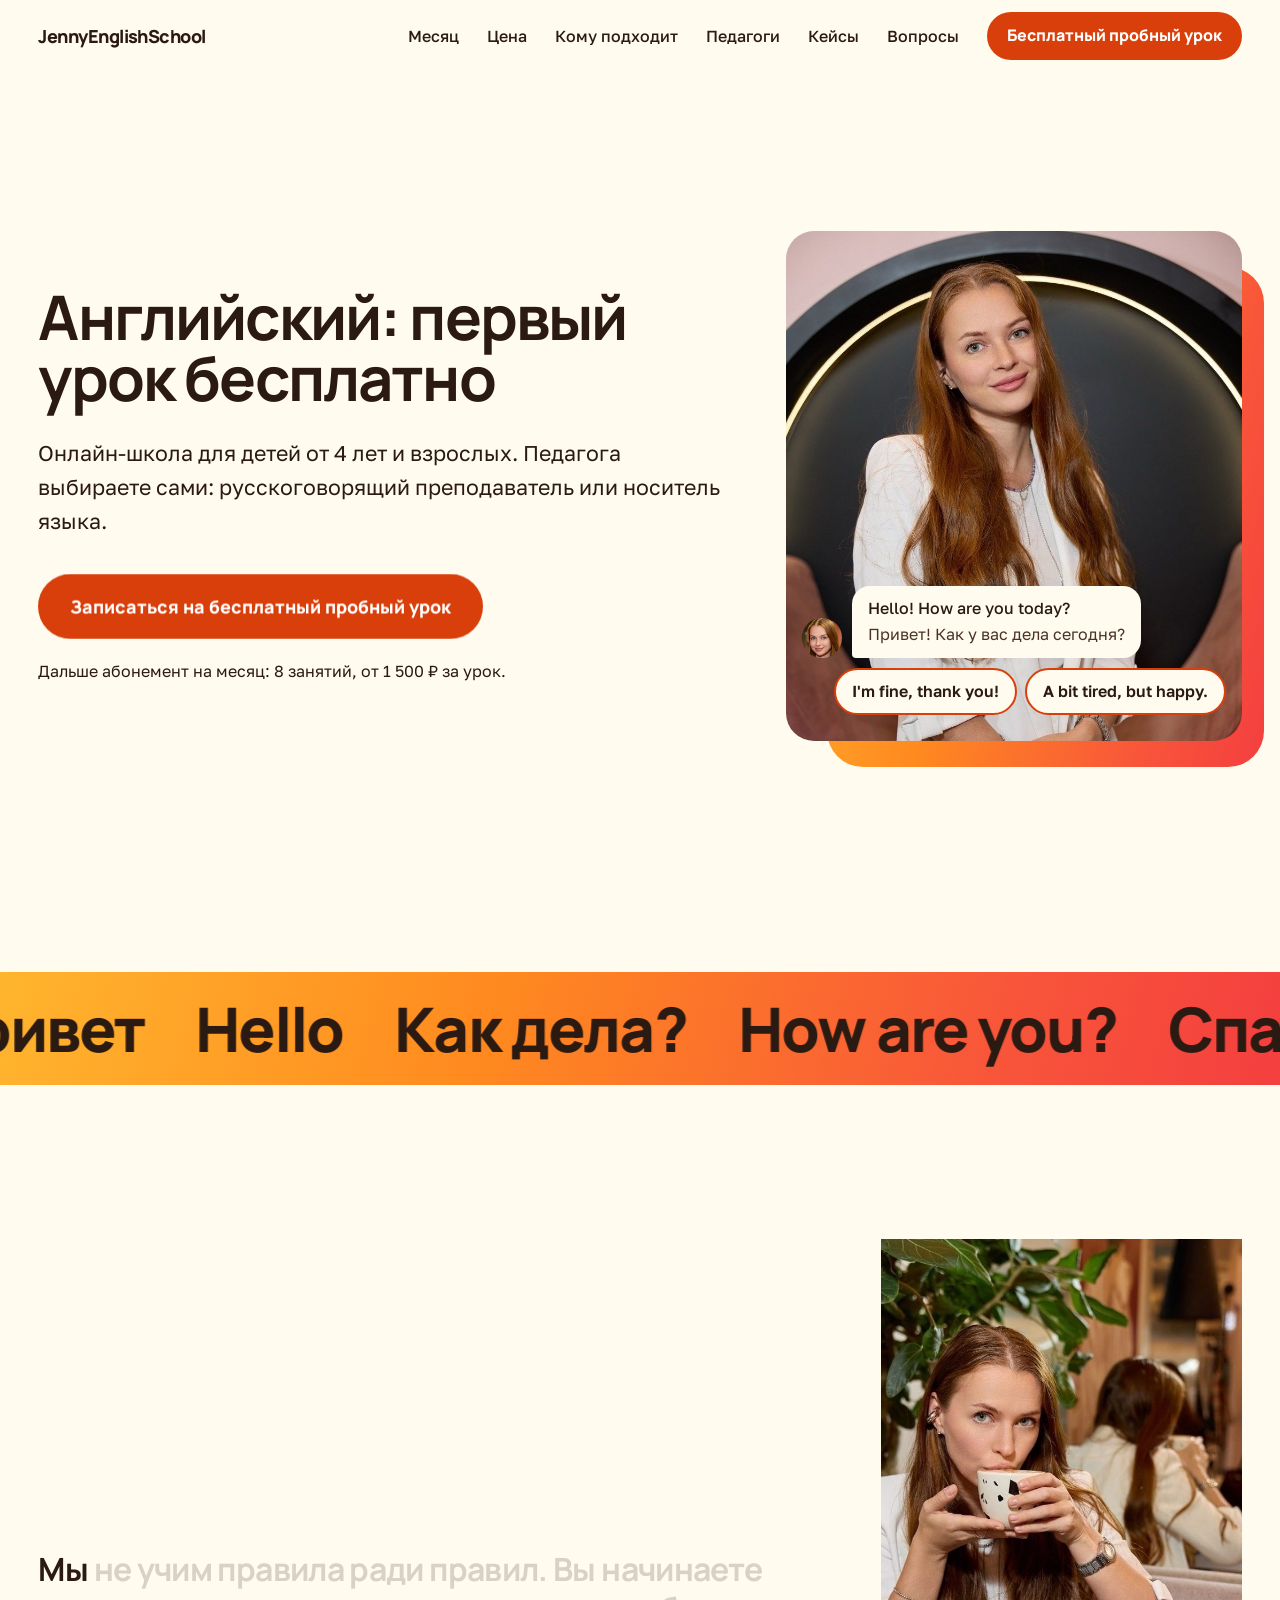
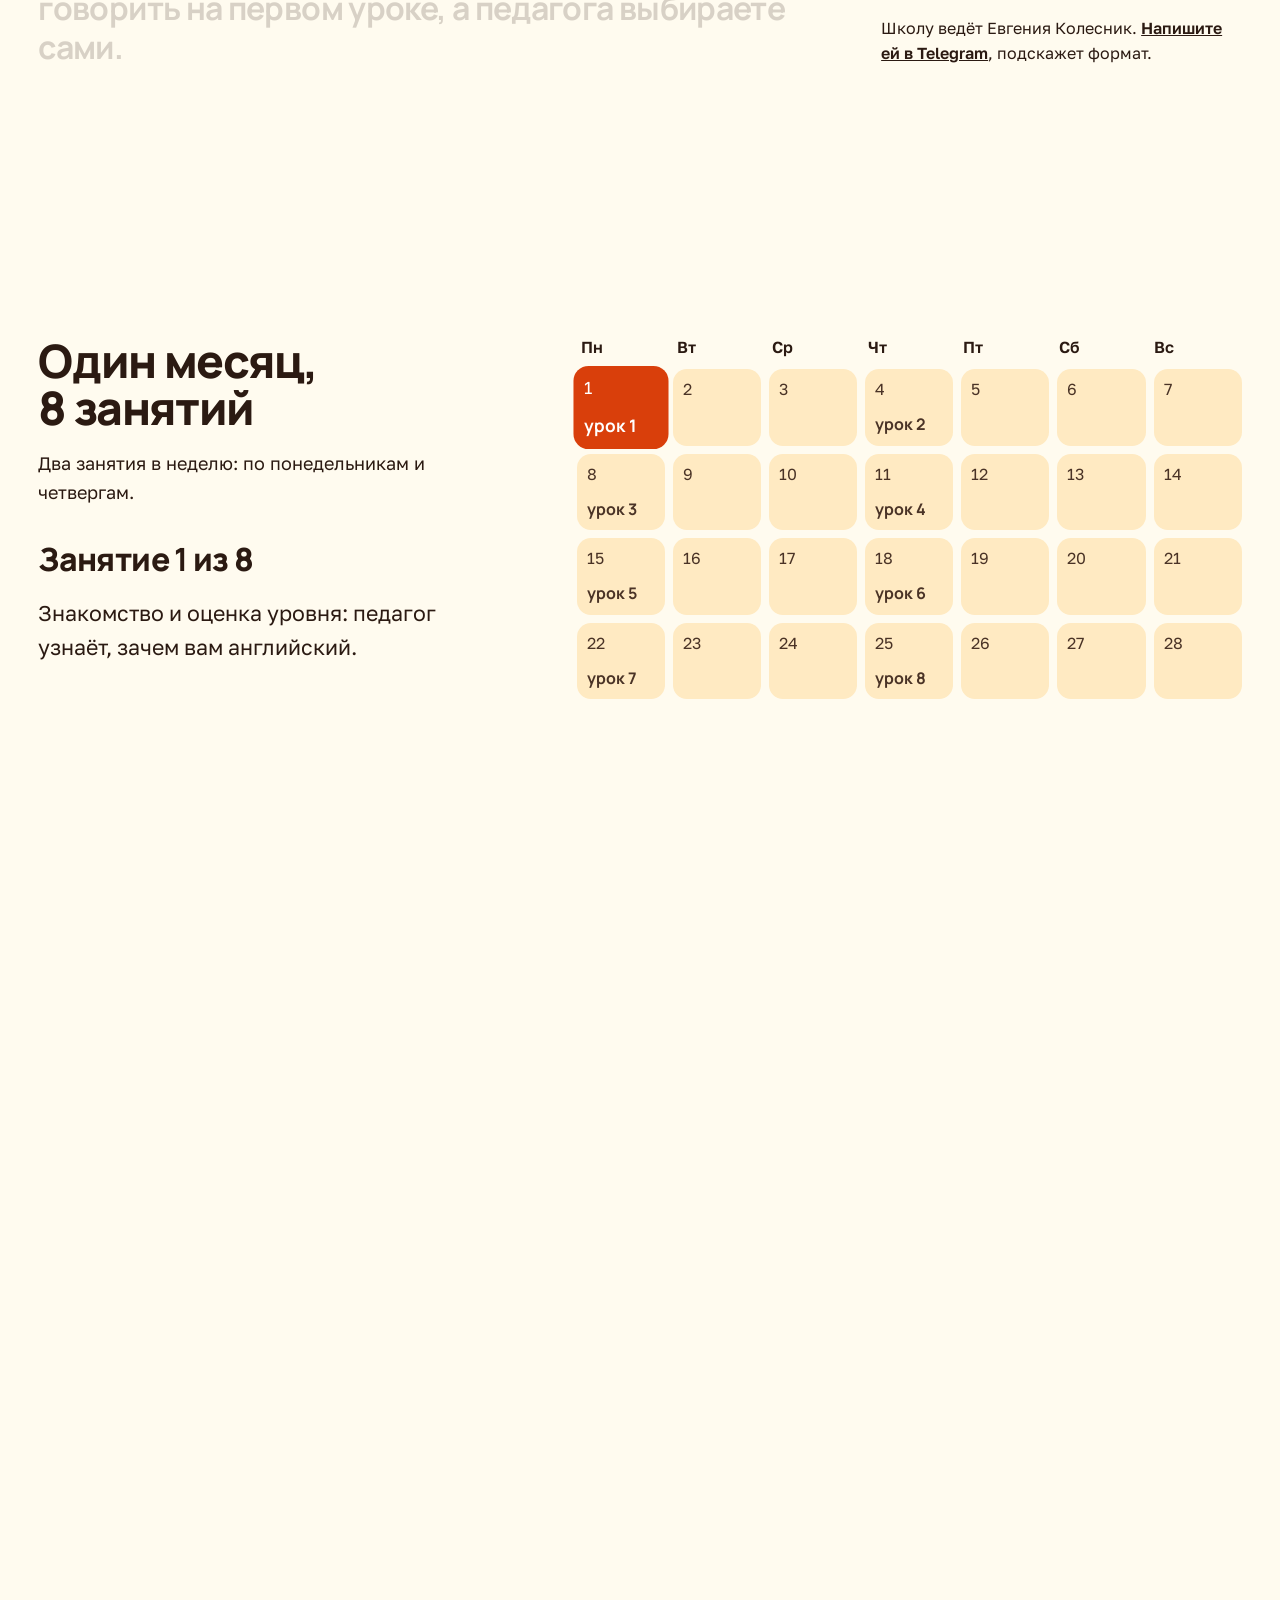
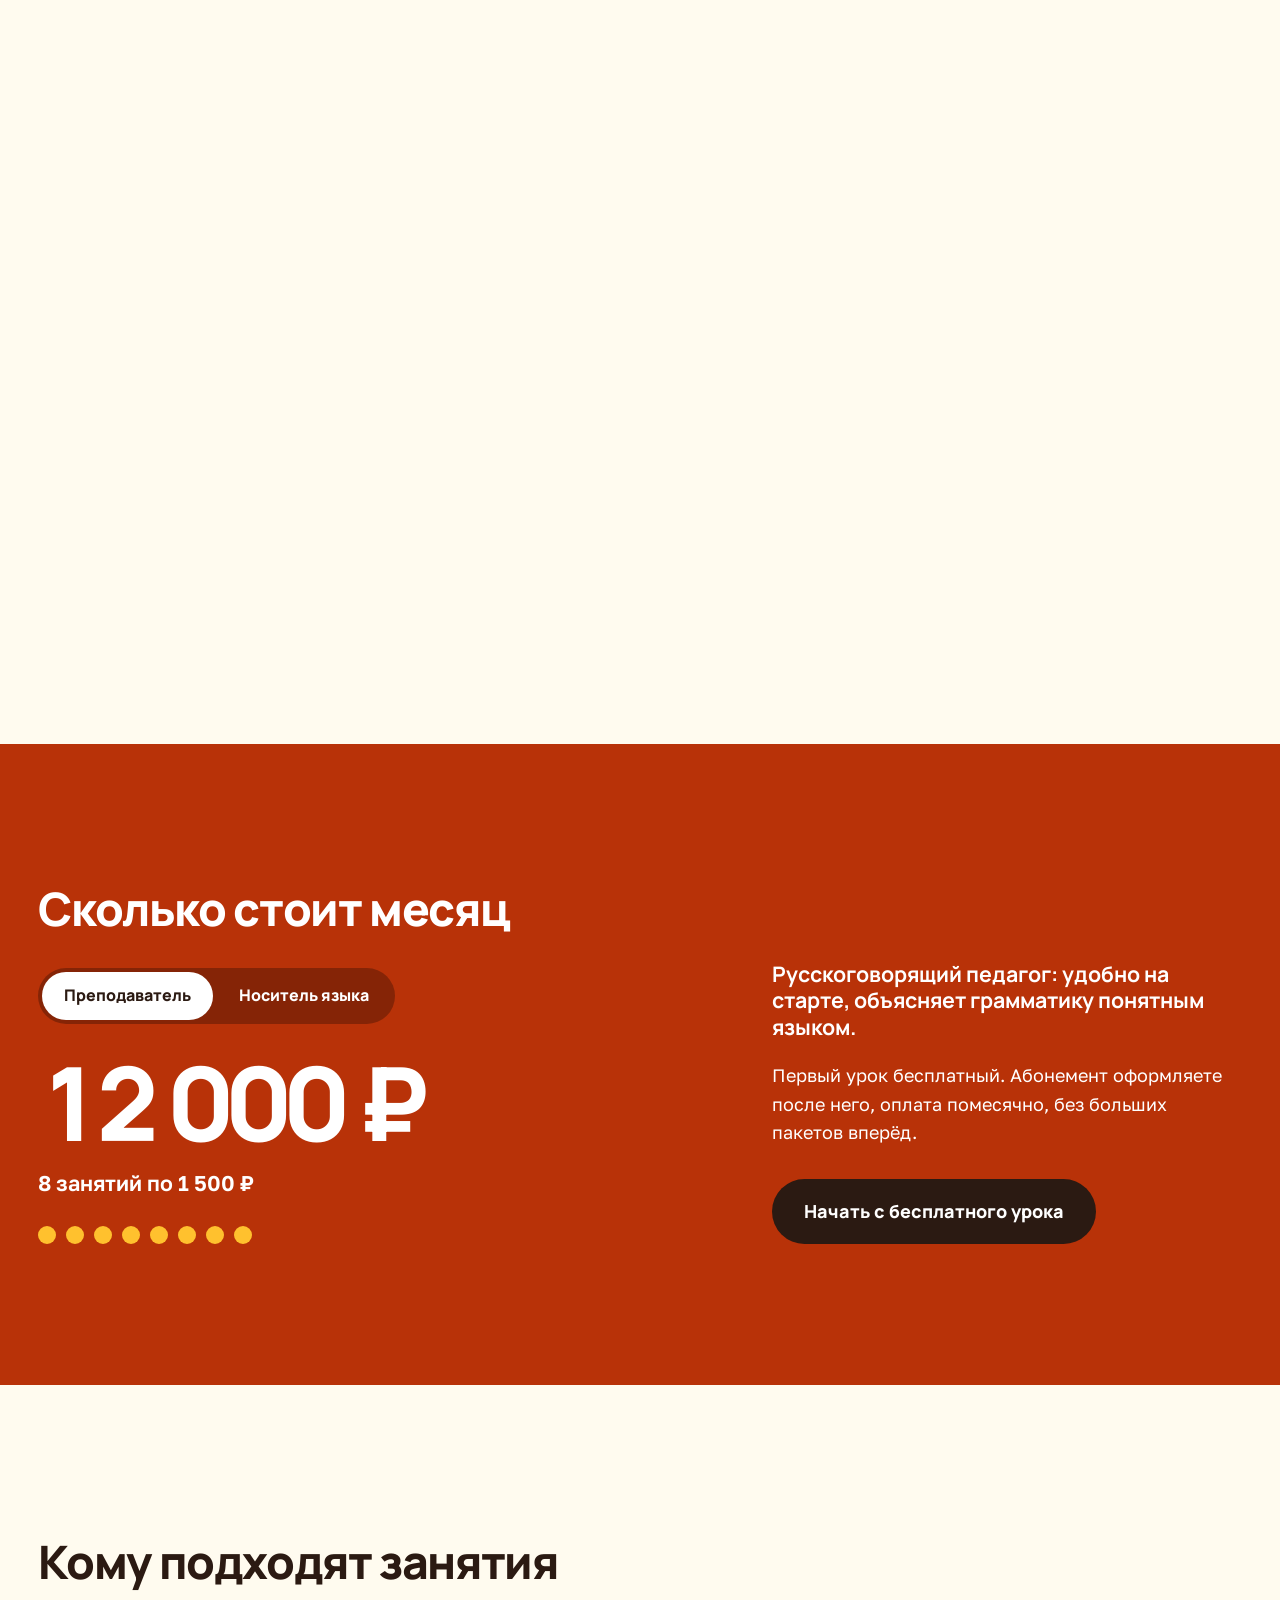
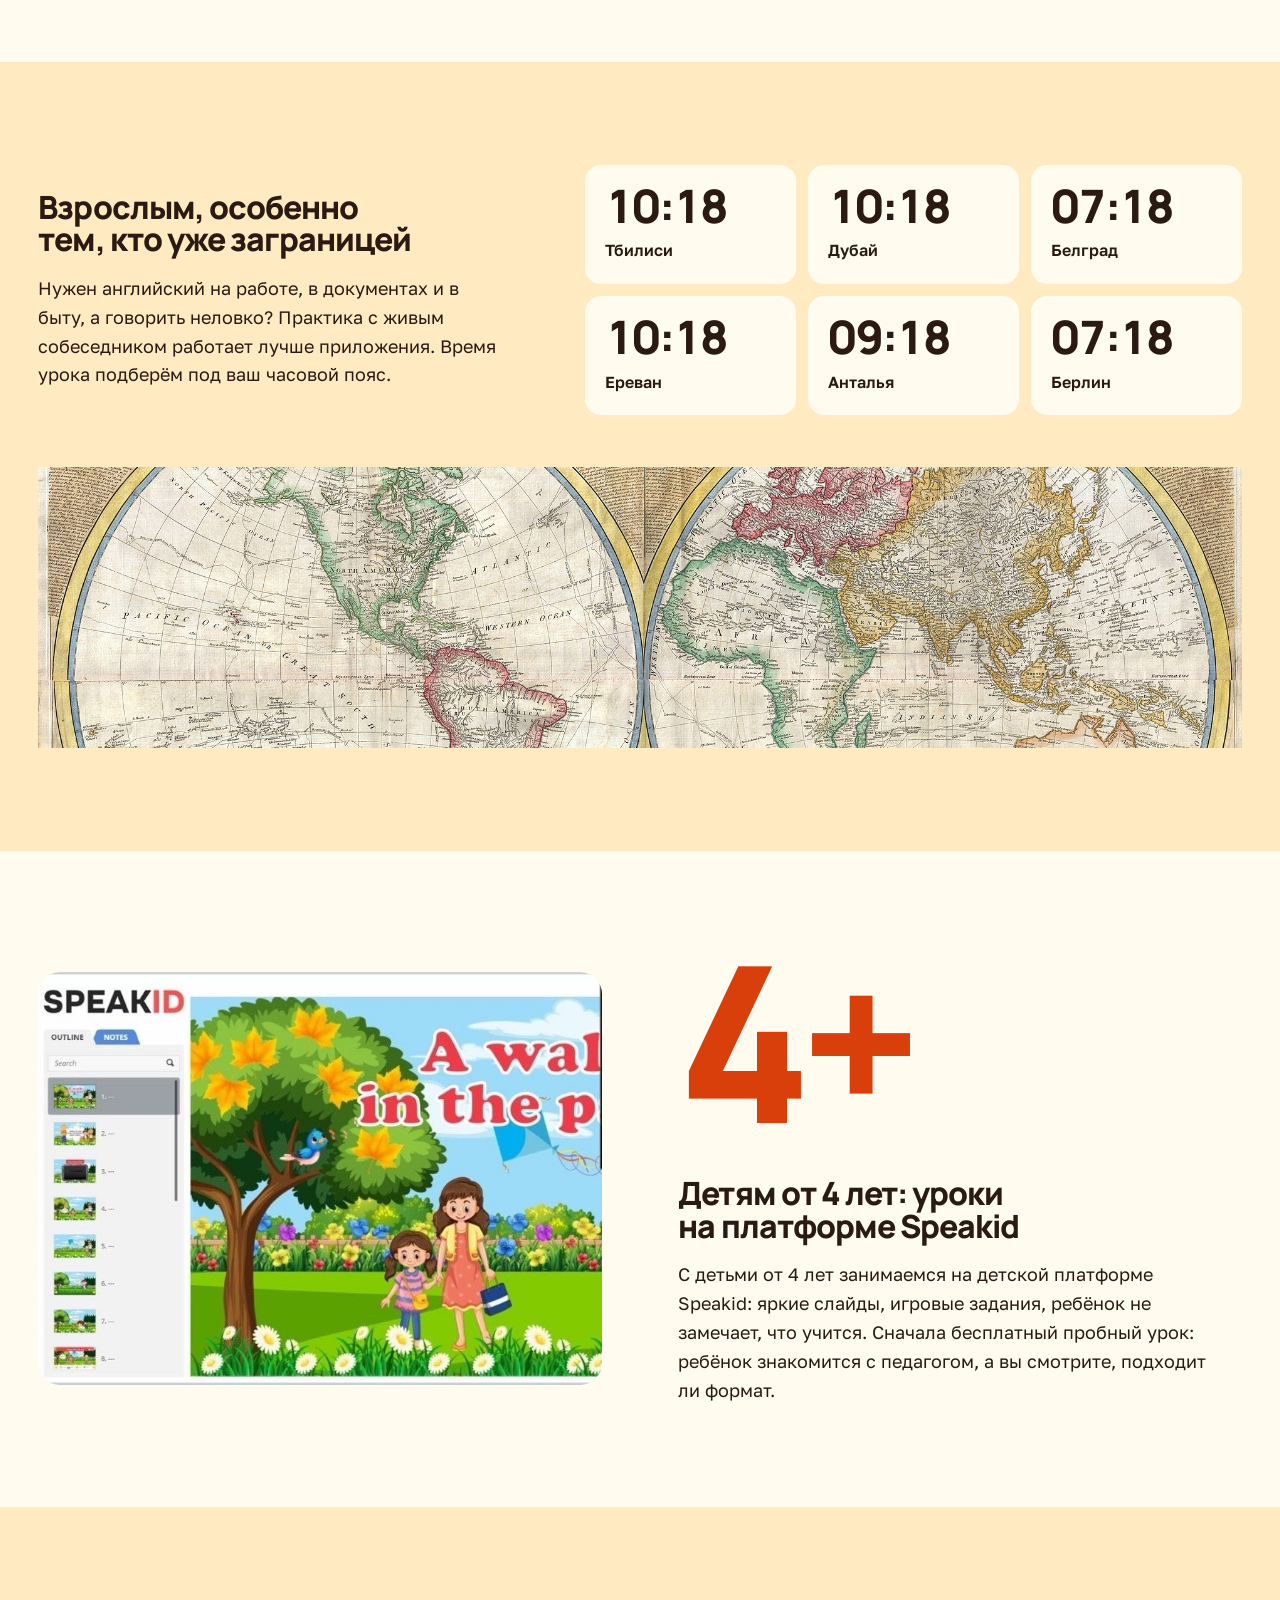
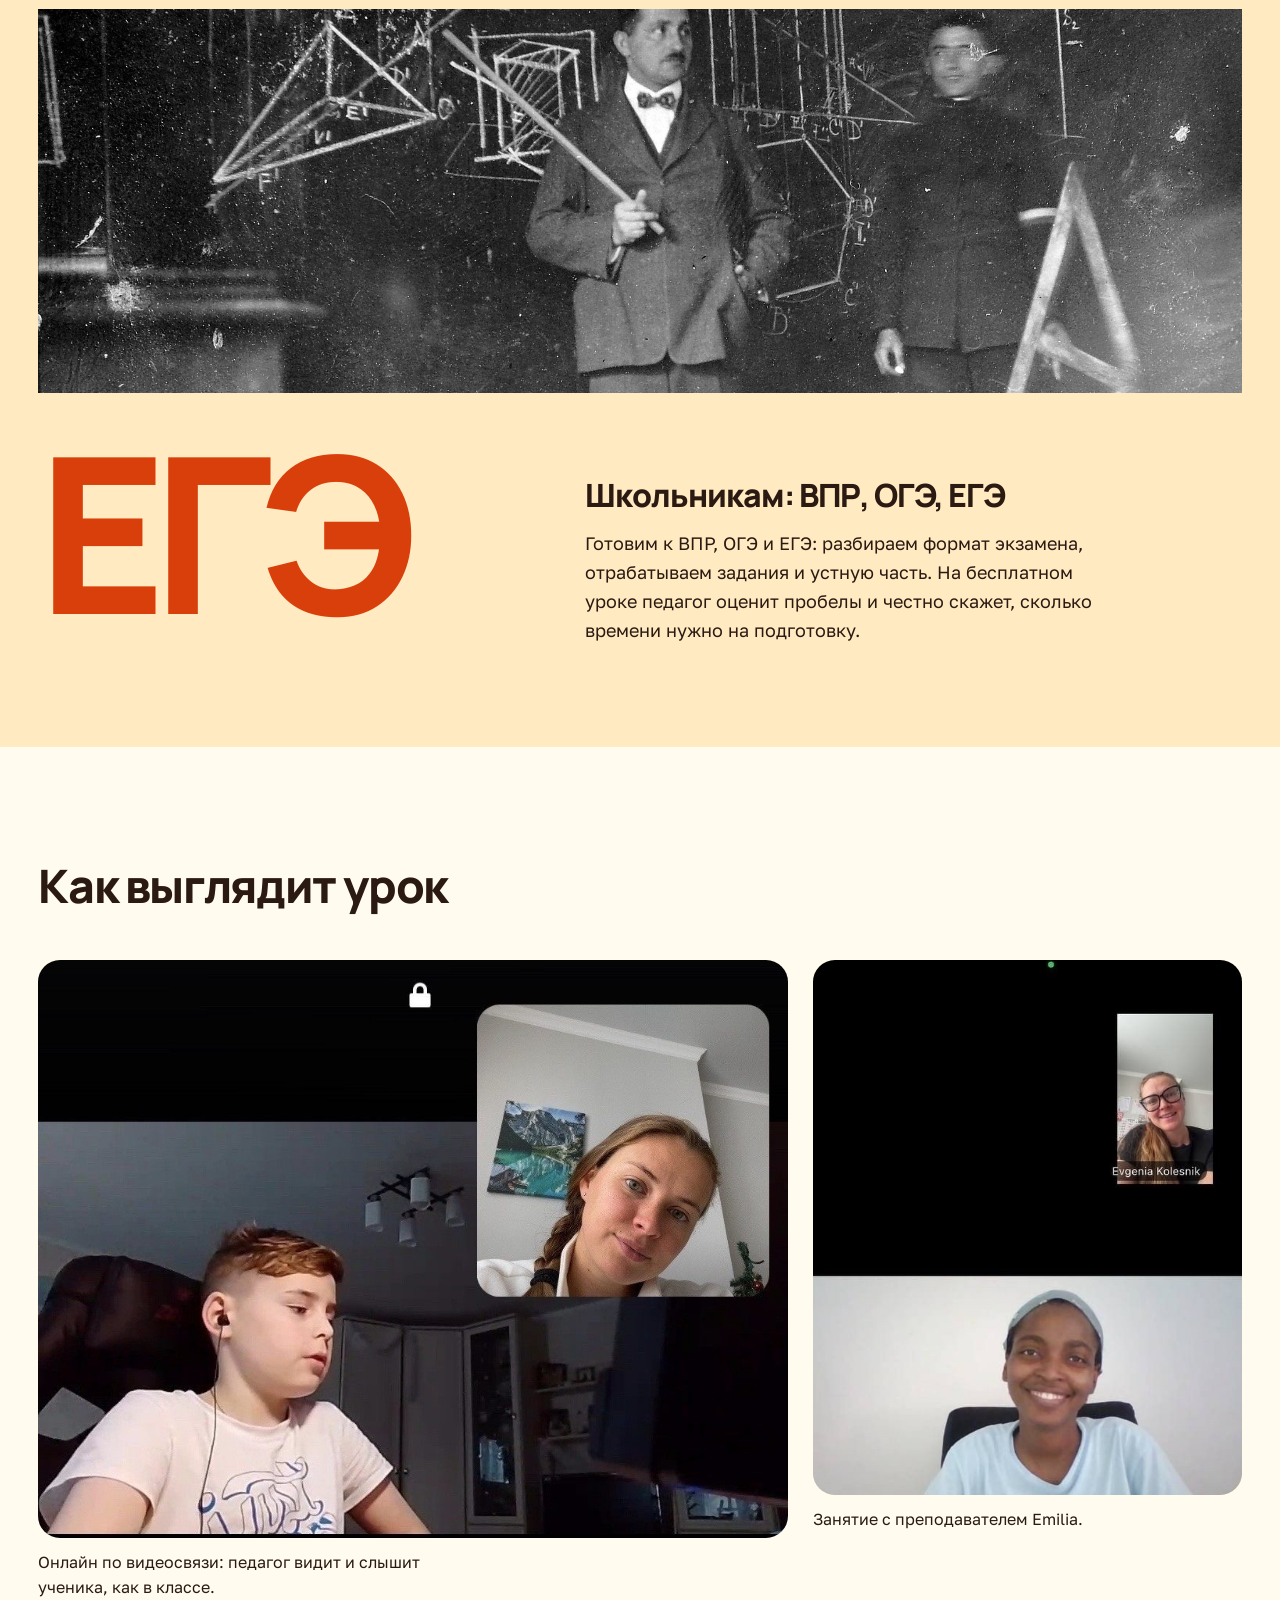
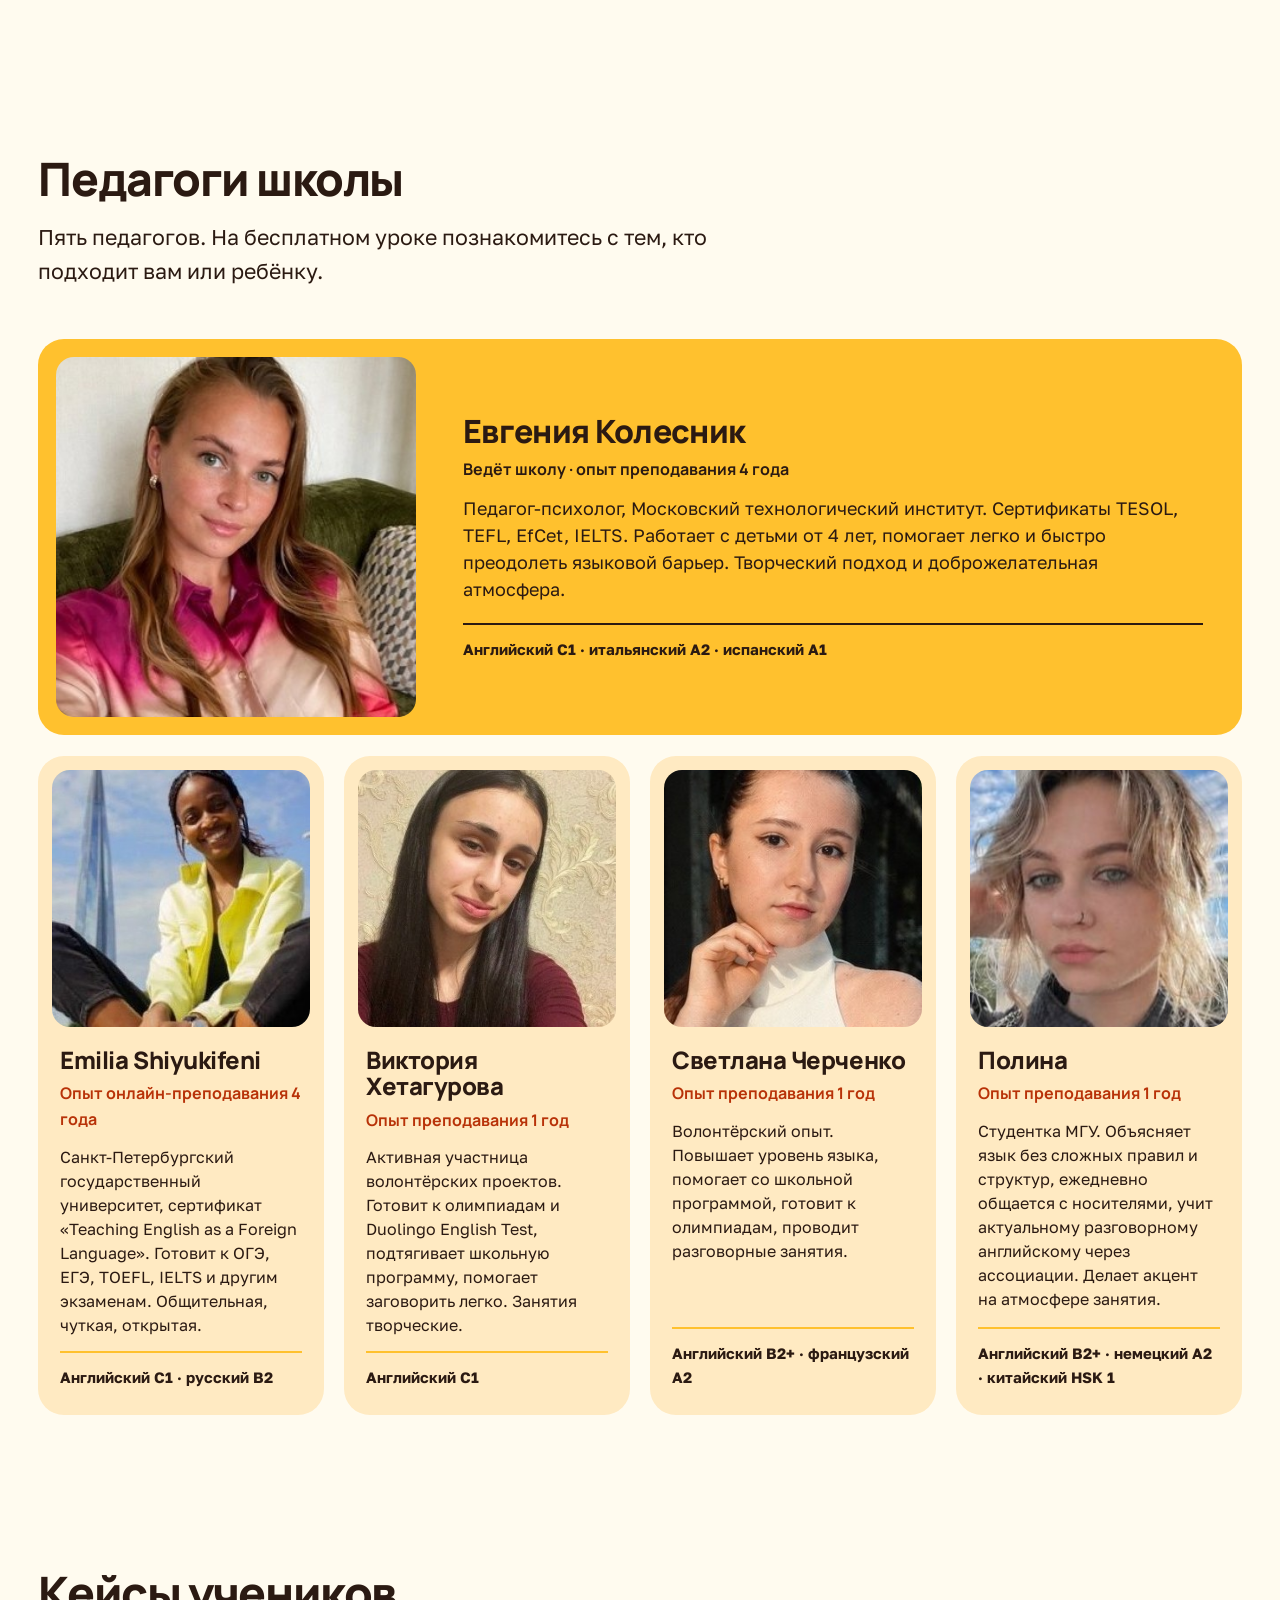
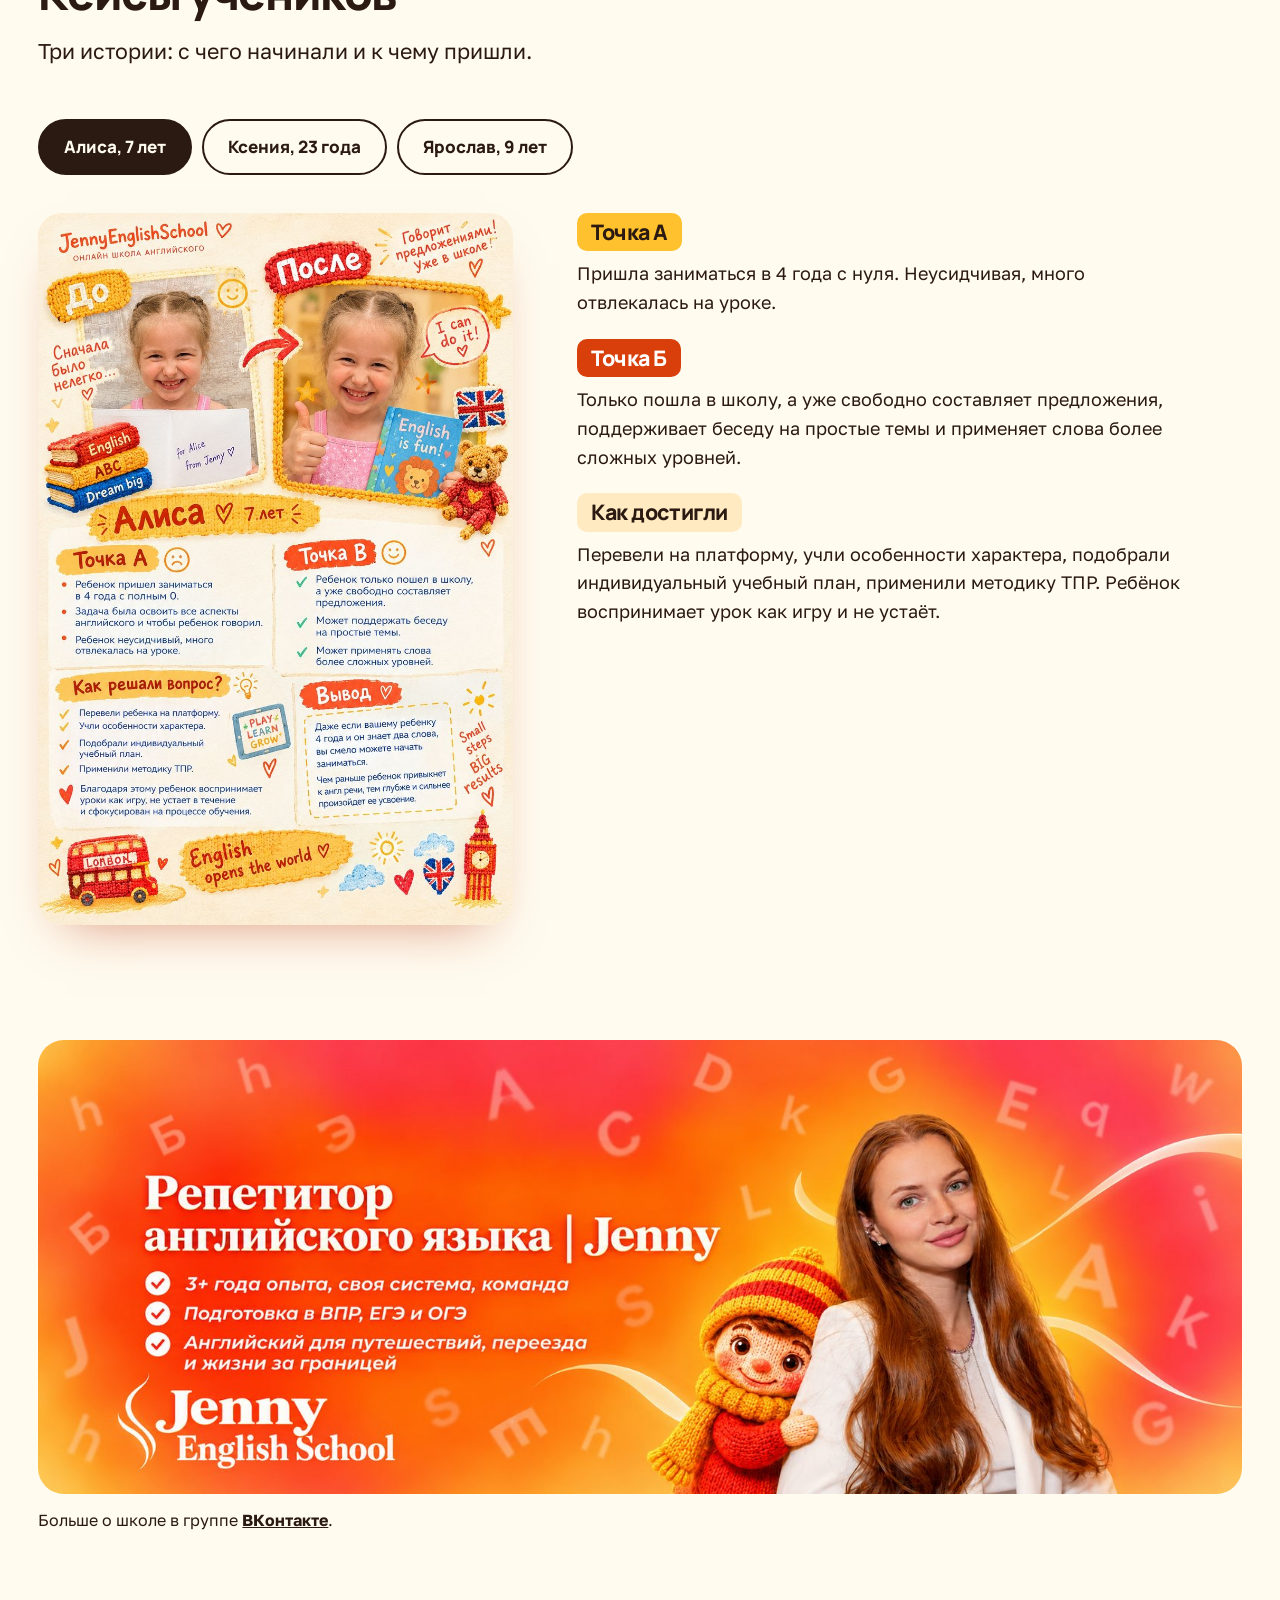
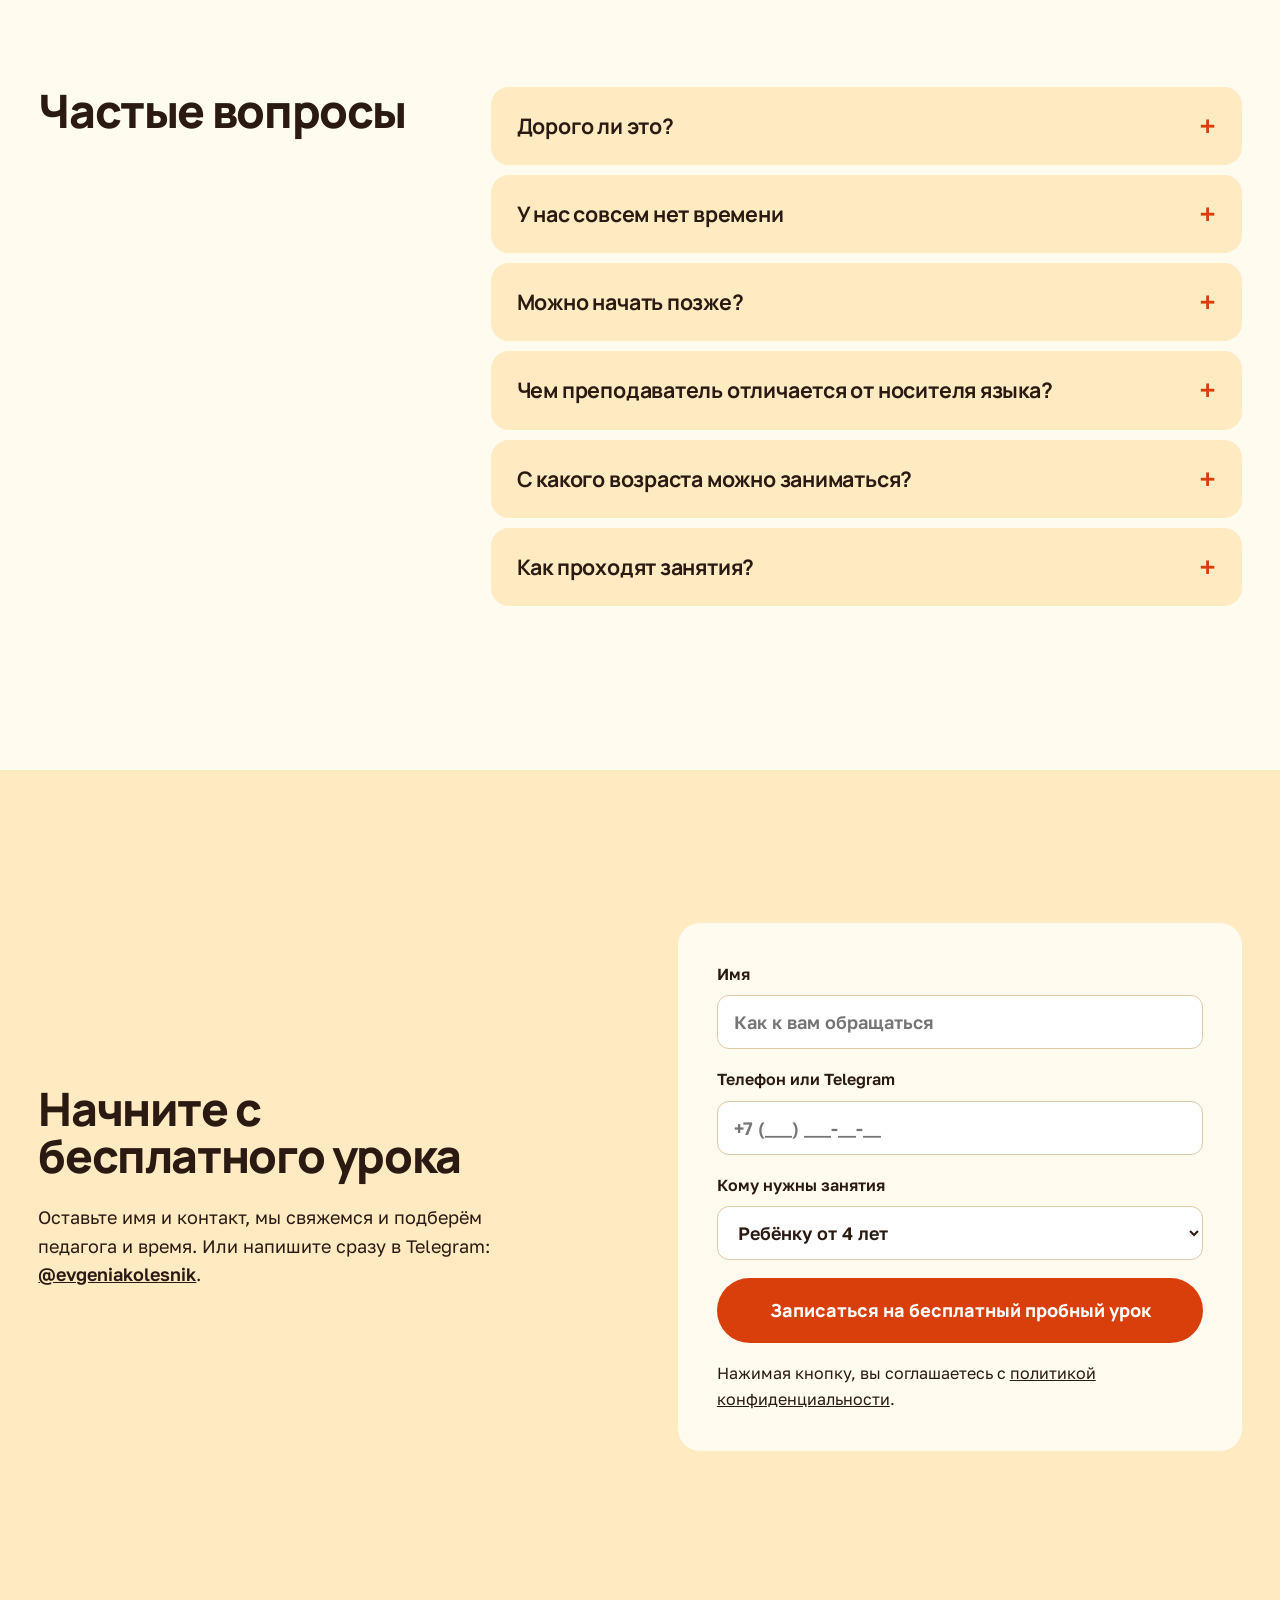
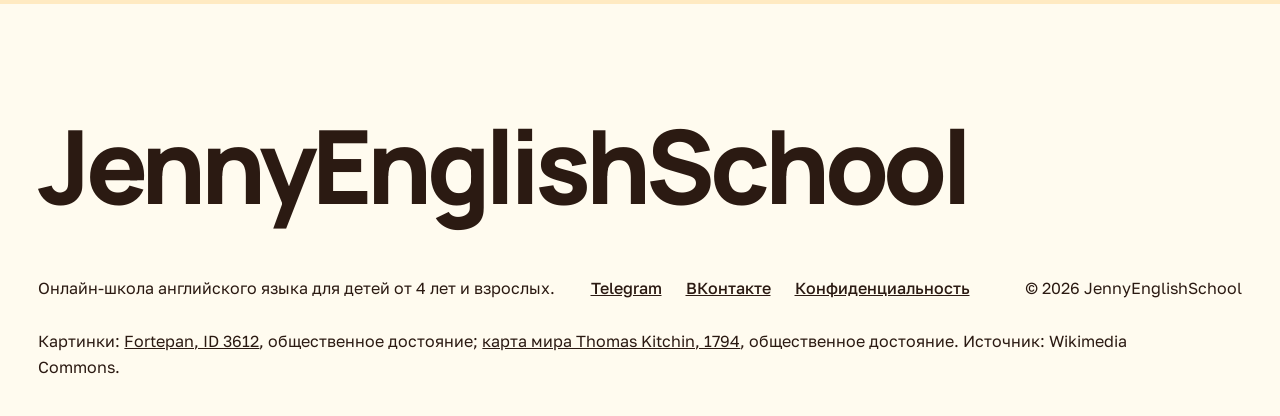
==== commit f8fb4291: "feat: оранжево-жёлтый стиль по обложке ВК, Speakid, педагоги, кейсы учеников, фото уроков Co-Authore" ====
--- a/index.html
+++ b/index.html
@@ -19,9 +19,11 @@
   <div class="wrap bar__in">
     <a href="#top" class="mark">JennyEnglishSchool</a>
     <nav class="nav" id="nav" aria-label="Разделы">
-      <a href="#month" data-roll>Как проходит месяц</a>
+      <a href="#month" data-roll>Месяц</a>
       <a href="#price" data-roll>Цена</a>
       <a href="#who" data-roll>Кому подходит</a>
+      <a href="#teachers" data-roll>Педагоги</a>
+      <a href="#cases" data-roll>Кейсы</a>
       <a href="#faq" data-roll>Вопросы</a>
     </nav>
     <a href="#lead" class="btn btn--sm" data-magnetic><span>Бесплатный <span class="btn__long">пробный </span>урок</span></a>
@@ -137,11 +139,11 @@
 
     <div class="band band--kids">
       <div class="wrap band__grid">
-        <div class="band__pic"><img src="img/children-reading-beneath-a-tree-story-friends.jpg" width="1184" height="909" alt="Дети читают вместе под деревом, иллюстрация 1927 года" loading="lazy" decoding="async"></div>
+        <div class="band__pic"><img src="img/lesson-speakid.jpg" width="765" height="560" alt="Экран урока: детская платформа Speakid, слайд «A walk in the park»" loading="lazy" decoding="async"></div>
         <div class="band__text">
           <p class="band__big" aria-hidden="true">4+</p>
-          <h3>Детям от 4 лет</h3>
-          <p>Песни, карточки и простые диалоги вместо правил и оценок. Сначала бесплатный урок: ребёнок знакомится с педагогом, а вы смотрите, подходит ли формат.</p>
+          <h3>Детям от 4 лет: уроки на платформе Speakid</h3>
+          <p>С детьми от 4 лет занимаемся на детской платформе Speakid: яркие слайды, игровые задания, ребёнок не замечает, что учится. Сначала бесплатный пробный урок: ребёнок знакомится с педагогом, а вы смотрите, подходит ли формат.</p>
         </div>
       </div>
     </div>
@@ -151,10 +153,122 @@
       <div class="wrap band__grid">
         <p class="band__big" aria-hidden="true">ЕГЭ</p>
         <div class="band__text">
-          <h3>Школьникам к ЕГЭ</h3>
-          <p>Разбираем формат экзамена, отрабатываем задания и устную часть. На бесплатном уроке педагог оценит пробелы и честно скажет, сколько времени нужно на подготовку.</p>
-        </div>
-      </div>
+          <h3>Школьникам: ВПР, ОГЭ, ЕГЭ</h3>
+          <p>Готовим к ВПР, ОГЭ и ЕГЭ: разбираем формат экзамена, отрабатываем задания и устную часть. На бесплатном уроке педагог оценит пробелы и честно скажет, сколько времени нужно на подготовку.</p>
+        </div>
+      </div>
+    </div>
+  </section>
+
+  <section class="lessons" id="lessons">
+    <div class="wrap">
+      <h2 data-split>Как выглядит урок</h2>
+      <div class="lessons__grid">
+        <figure class="ph ph--a"><img src="img/lesson-boy.jpg" width="960" height="740" alt="Онлайн-урок по видеосвязи: ученик и преподаватель" loading="lazy" decoding="async"><figcaption>Онлайн по видеосвязи: педагог видит и слышит ученика, как в классе.</figcaption></figure>
+        <figure class="ph ph--b"><img src="img/lesson-emilia.jpg" width="590" height="794" alt="Урок с преподавателем Emilia по видеосвязи" loading="lazy" decoding="async"><figcaption>Занятие с преподавателем Emilia.</figcaption></figure>
+      </div>
+    </div>
+  </section>
+
+  <section class="teachers" id="teachers">
+    <div class="wrap">
+      <h2 data-split>Педагоги школы</h2>
+      <p class="sec__lede">Пять педагогов. На бесплатном уроке познакомитесь с тем, кто подходит вам или ребёнку.</p>
+      <div class="tgrid">
+        <article class="tcard tcard--lead">
+          <img src="img/t-evgenia.jpg" width="332" height="305" alt="Евгения Колесник" loading="lazy" decoding="async">
+          <div class="tcard__body">
+            <h3>Евгения Колесник</h3>
+            <p class="tcard__role">Ведёт школу · опыт преподавания 4 года</p>
+            <p>Педагог-психолог, Московский технологический институт. Сертификаты TESOL, TEFL, EfCet, IELTS. Работает с детьми от 4 лет, помогает легко и быстро преодолеть языковой барьер. Творческий подход и доброжелательная атмосфера.</p>
+            <p class="tcard__lang">Английский C1 · итальянский A2 · испанский A1</p>
+          </div>
+        </article>
+        <article class="tcard">
+          <img src="img/t-emilia.jpg" width="304" height="305" alt="Emilia Shiyukifeni" loading="lazy" decoding="async">
+          <div class="tcard__body">
+            <h3>Emilia Shiyukifeni</h3>
+            <p class="tcard__role">Опыт онлайн-преподавания 4 года</p>
+            <p>Санкт-Петербургский государственный университет, сертификат «Teaching English as a Foreign Language». Готовит к ОГЭ, ЕГЭ, TOEFL, IELTS и другим экзаменам. Общительная, чуткая, открытая.</p>
+            <p class="tcard__lang">Английский C1 · русский B2</p>
+          </div>
+        </article>
+        <article class="tcard">
+          <img src="img/t-viktoria.jpg" width="290" height="303" alt="Виктория Хетагурова" loading="lazy" decoding="async">
+          <div class="tcard__body">
+            <h3>Виктория Хетагурова</h3>
+            <p class="tcard__role">Опыт преподавания 1 год</p>
+            <p>Активная участница волонтёрских проектов. Готовит к олимпиадам и Duolingo English Test, подтягивает школьную программу, помогает заговорить легко. Занятия творческие.</p>
+            <p class="tcard__lang">Английский C1</p>
+          </div>
+        </article>
+        <article class="tcard">
+          <img src="img/t-svetlana.jpg" width="288" height="302" alt="Светлана Черченко" loading="lazy" decoding="async">
+          <div class="tcard__body">
+            <h3>Светлана Черченко</h3>
+            <p class="tcard__role">Опыт преподавания 1 год</p>
+            <p>Волонтёрский опыт. Повышает уровень языка, помогает со школьной программой, готовит к олимпиадам, проводит разговорные занятия.</p>
+            <p class="tcard__lang">Английский B2+ · французский A2</p>
+          </div>
+        </article>
+        <article class="tcard">
+          <img src="img/t-polina.jpg" width="252" height="261" alt="Полина" loading="lazy" decoding="async">
+          <div class="tcard__body">
+            <h3>Полина</h3>
+            <p class="tcard__role">Опыт преподавания 1 год</p>
+            <p>Студентка МГУ. Объясняет язык без сложных правил и структур, ежедневно общается с носителями, учит актуальному разговорному английскому через ассоциации. Делает акцент на атмосфере занятия.</p>
+            <p class="tcard__lang">Английский B2+ · немецкий A2 · китайский HSK 1</p>
+          </div>
+        </article>
+      </div>
+    </div>
+  </section>
+
+  <section class="cases" id="cases">
+    <div class="wrap">
+      <h2 data-split>Кейсы учеников</h2>
+      <p class="sec__lede">Три истории: с чего начинали и к чему пришли.</p>
+      <div class="cases__tabs" id="caseTabs" role="tablist" aria-label="Кейс">
+        <button type="button" class="is-active" role="tab" aria-selected="true" data-case="0">Алиса, 7 лет</button>
+        <button type="button" role="tab" aria-selected="false" data-case="1">Ксения, 23 года</button>
+        <button type="button" role="tab" aria-selected="false" data-case="2">Ярослав, 9 лет</button>
+      </div>
+      <div class="cases__stage">
+        <a class="cases__pic" id="casePic" href="img/case-alisa.jpg" target="_blank" rel="noopener" aria-label="Открыть кейс крупно"><img id="caseImg" src="img/case-alisa.jpg" width="900" height="1350" alt="Кейс: Алиса, 7 лет, до и после" loading="lazy" decoding="async"></a>
+        <div class="cases__txt" id="caseTxt" aria-live="polite">
+          <div class="cs is-on" data-i="0">
+            <p class="cs__tag">Точка А</p>
+            <p>Пришла заниматься в 4 года с нуля. Неусидчивая, много отвлекалась на уроке.</p>
+            <p class="cs__tag cs__tag--b">Точка Б</p>
+            <p>Только пошла в школу, а уже свободно составляет предложения, поддерживает беседу на простые темы и применяет слова более сложных уровней.</p>
+            <p class="cs__tag cs__tag--c">Как достигли</p>
+            <p>Перевели на платформу, учли особенности характера, подобрали индивидуальный учебный план, применили методику ТПР. Ребёнок воспринимает урок как игру и не устаёт.</p>
+          </div>
+          <div class="cs" data-i="1" hidden>
+            <p class="cs__tag">Точка А</p>
+            <p>Не было навыка общения на английском, знания на уровне А0, не знала алфавит. Сильный языковой барьер. Трудно было выбрать репетитора, который чувствовал бы её темп и особенности памяти.</p>
+            <p class="cs__tag cs__tag--b">Точка Б</p>
+            <p>Свободно общается на английском с иностранцами, освоила базовую грамматику за 1,5 года, говорит быстро и грамотно, уверенно путешествует. Домашние задания минимальны.</p>
+            <p class="cs__tag cs__tag--c">Как достигли</p>
+            <p>Индивидуальный учебный план, работа на платформе Miro, тесты на определение типа памяти, специальные техники и регулярность.</p>
+          </div>
+          <div class="cs" data-i="2" hidden>
+            <p class="cs__tag">Точка А</p>
+            <p>Плохо знал буквы английского алфавита, в школе была четвёрка. Не умел читать, было сложно сконцентрироваться, знания не доживали до второго урока.</p>
+            <p class="cs__tag cs__tag--b">Точка Б</p>
+            <p>В школе оценка 5, делает домашнее задание без репетитора, говорит целыми предложениями, быстро читает, на уроке не отвлекается.</p>
+            <p class="cs__tag cs__tag--c">Как достигли</p>
+            <p>Ввели уроки через интерактивную детскую образовательную платформу и составили индивидуальный план с учётом данных ребёнка.</p>
+          </div>
+        </div>
+      </div>
+    </div>
+  </section>
+
+  <section class="vk">
+    <div class="wrap">
+      <a class="vk__link" href="https://vk.ru/jennyenglish" target="_blank" rel="noopener"><img src="img/cover.jpg" width="1600" height="603" alt="Обложка группы JennyEnglishSchool во ВКонтакте: репетитор английского языка Jenny" loading="lazy" decoding="async"></a>
+      <p class="vk__cap">Больше о школе в группе <a href="https://vk.ru/jennyenglish" target="_blank" rel="noopener">ВКонтакте</a>.</p>
     </div>
   </section>
 
@@ -211,7 +325,7 @@
       <p><a href="https://t.me/evgeniakolesnik" target="_blank" rel="noopener">Telegram</a> <a href="https://vk.ru/jennyenglish" target="_blank" rel="noopener">ВКонтакте</a> <a href="privacy.html">Конфиденциальность</a></p>
       <p>© <span id="year"></span> JennyEnglishSchool</p>
     </div>
-    <p class="credits">Картинки: <a href="https://commons.wikimedia.org/wiki/File:Children_reading_beneath_a_tree_-_Story-Friends_(1927)_-_Mabel_Betsy_Hill.jpg">«Children reading beneath a tree», Mabel Betsy Hill, 1927</a>, <a href="https://creativecommons.org/publicdomain/mark/1.0/">общественное достояние</a>; <a href="https://commons.wikimedia.org/wiki/File:Education,_school,_classroom,_blackboard,_teacher_Fortepan_3612.jpg">Fortepan, ID 3612</a>, общественное достояние; <a href="https://commons.wikimedia.org/wiki/File:1794_Samuel_Dunn_Wall_Map_of_the_World_in_Hemispheres_-_Geographicus_-_World2-dunn-1794.jpg">карта мира Thomas Kitchin, 1794</a>, общественное достояние. Источник: Wikimedia Commons.</p>
+    <p class="credits">Картинки: <a href="https://commons.wikimedia.org/wiki/File:Education,_school,_classroom,_blackboard,_teacher_Fortepan_3612.jpg">Fortepan, ID 3612</a>, общественное достояние; <a href="https://commons.wikimedia.org/wiki/File:1794_Samuel_Dunn_Wall_Map_of_the_World_in_Hemispheres_-_Geographicus_-_World2-dunn-1794.jpg">карта мира Thomas Kitchin, 1794</a>, общественное достояние. Источник: Wikimedia Commons.</p>
   </div>
 </footer>
 
--- a/site.css
+++ b/site.css
@@ -3,12 +3,15 @@
   --t-36: clamp(1.5rem, 2.5vw, 2.25rem);
   --t-52: clamp(1.9rem, 3.6vw, 3.25rem);
   --t-69: clamp(1.9rem, 4.8vw, 4.3rem);
-  --ground: #f6f7f9;
-  --ink: #1b1a21;
-  --ink-2: #2b2832;
-  --accent: #c8174f;
-  --accent-deep: #a50f39;
-  --blush: #fbe3ea;
+  --ground: #fffbef;
+  --ink: #2b1a12;
+  --ink-2: #4a3326;
+  --accent: #d93f0b;
+  --sun: #ffc12e;
+  --sun-soft: #ffd978;
+  --grad: linear-gradient(105deg, #ffb52e 0%, #ff8a1f 38%, #f8553a 78%, #f43f3f 100%);
+  --accent-deep: #b83208;
+  --blush: #ffeac2;
   --font-display: 'Manrope', 'Segoe UI', sans-serif;
   --font-text: 'Golos Text', 'Segoe UI', sans-serif;
   --pad: clamp(16px, 3vw, 40px);
@@ -92,7 +95,7 @@
 .chat__tail .btn { margin-left: 50px; }
 
 /* belt */
-.belt { background: var(--accent); color: #fff; overflow: hidden; padding: 26px 0; }
+.belt { background: var(--grad); color: var(--ink); overflow: hidden; padding: 26px 0; }
 .belt__track { display: flex; width: max-content; will-change: transform; padding-left: var(--pad); }
 .belt__track span { font-family: var(--font-display); font-weight: 800; font-size: var(--t-69); letter-spacing: -0.03em; line-height: 1; padding-right: clamp(32px, 4vw, 64px); white-space: nowrap; }
 
@@ -132,7 +135,7 @@
 .price__num b { font-weight: 800; }
 .price__per { font-size: var(--t-24); margin: 18px 0 26px; font-weight: 600; }
 .dots { display: flex; gap: 10px; flex-wrap: wrap; }
-.dots i { width: 18px; height: 18px; border-radius: 50%; background: #fff; transform: scale(1); }
+.dots i { width: 18px; height: 18px; border-radius: 50%; background: var(--sun); transform: scale(1); }
 .price__txt { font-family: var(--font-display); font-weight: 700; font-size: var(--t-24); line-height: 1.25; margin-bottom: 20px; }
 .price__note { font-size: 18px; margin-bottom: 32px; }
 .price .btn:focus-visible { outline-color: #fff; }
@@ -181,8 +184,8 @@
 .lead__text a { font-weight: 600; }
 .form { background: var(--ground); border-radius: 22px; padding: clamp(22px, 3vw, 40px); display: grid; gap: 18px; }
 .form label { display: grid; gap: 8px; font-weight: 600; font-size: 16px; }
-.form input, .form select { font: inherit; font-size: 18px; height: 54px; padding: 0 16px; border-radius: 12px; border: 1.5px solid #c9c4cf; background: #fff; color: var(--ink); width: 100%; }
-.form input:focus, .form select:focus { outline: none; border-color: var(--accent); box-shadow: 0 0 0 3px rgba(200,23,79,.22); }
+.form input, .form select { font: inherit; font-size: 18px; height: 54px; padding: 0 16px; border-radius: 12px; border: 1.5px solid #e0c9a8; background: #fff; color: var(--ink); width: 100%; }
+.form input:focus, .form select:focus { outline: none; border-color: var(--accent); box-shadow: 0 0 0 3px rgba(217,63,11,.25); }
 .form .btn { width: 100%; }
 .form__note { font-size: 16px; }
 
@@ -241,3 +244,78 @@
 .band__big { padding-bottom: .12em; }
 .band__text { position: relative; z-index: 1; }
 .band__text h3 { position: relative; z-index: 2; }
+
+/* hero: тёплая подложка под фото */
+.hero__pic::before { content: ''; position: absolute; inset: 7% -5% -5% 9%; background: var(--grad); border-radius: 36px; z-index: 0; }
+.hero__pic > img { position: relative; z-index: 1; border-radius: 28px; }
+.chat { z-index: 2; }
+.hero__grid { position: relative; }
+
+/* общие заголовки секций */
+.sec__lede { font-size: var(--t-24); max-width: 32em; margin: 18px 0 clamp(32px, 4vw, 56px); }
+
+/* как выглядит урок */
+.lessons { padding: clamp(72px, 9vw, 130px) 0 0; }
+.lessons__grid { display: grid; grid-template-columns: 7fr 4fr; gap: clamp(16px, 2vw, 28px); margin-top: clamp(28px, 4vw, 52px); align-items: start; }
+.ph { margin: 0; min-width: 0; }
+.ph img { width: 100%; border-radius: 22px; background: var(--blush); }
+.ph--a img { aspect-ratio: 960 / 740; object-fit: cover; }
+.ph--b img { aspect-ratio: 4 / 5; object-fit: cover; object-position: 50% 70%; }
+.ph figcaption { font-size: 16px; margin-top: 12px; max-width: 28em; }
+
+/* педагоги */
+.teachers { padding: clamp(96px, 12vw, 170px) 0 0; }
+.tgrid { display: grid; grid-template-columns: repeat(4, minmax(0, 1fr)); gap: clamp(14px, 1.6vw, 24px); }
+.tcard { background: var(--blush); border-radius: 26px; padding: 14px 14px 26px; min-width: 0; display: flex; flex-direction: column; }
+.tcard img { width: 100%; aspect-ratio: 1; object-fit: cover; object-position: 50% 25%; border-radius: 18px; margin-bottom: 20px; }
+.tcard__body { padding: 0 8px; display: flex; flex-direction: column; flex: 1; }
+.tcard h3 { font-size: 24px; letter-spacing: -0.02em; margin-bottom: 8px; line-height: 1.1; }
+.tcard__role { font-family: var(--font-display); font-weight: 700; font-size: 16px; color: var(--accent-deep); margin-bottom: 12px; }
+.tcard__body p:not(.tcard__role):not(.tcard__lang) { font-size: 16px; line-height: 1.5; margin-bottom: 14px; }
+.tcard__lang { margin-top: auto; font-size: 15px; font-weight: 700; padding-top: 12px; border-top: 2px solid var(--sun); }
+.tcard--lead { grid-column: 1 / -1; flex-direction: row; gap: clamp(20px, 3vw, 44px); align-items: center; background: var(--sun); padding: 18px; }
+.tcard--lead img { width: min(34%, 360px); flex-shrink: 0; margin-bottom: 0; aspect-ratio: 1; }
+.tcard--lead .tcard__body { max-width: 42em; }
+.tcard--lead h3 { font-size: var(--t-36); }
+.tcard--lead .tcard__role { color: var(--ink); }
+.tcard--lead .tcard__body p:not(.tcard__role):not(.tcard__lang) { font-size: 18px; }
+.tcard--lead .tcard__lang { margin-top: 6px; border-top-color: var(--ink); }
+
+/* кейсы */
+.cases { padding: clamp(96px, 12vw, 170px) 0 0; }
+.cases__tabs { display: flex; flex-wrap: wrap; gap: 10px; margin-bottom: clamp(24px, 3vw, 40px); }
+.cases__tabs button { border: 2px solid var(--ink); background: transparent; cursor: pointer; font-family: var(--font-display); font-weight: 800; font-size: 17px; padding: 12px 24px; border-radius: 999px; transition: background .2s, color .2s; }
+.cases__tabs button.is-active { background: var(--ink); color: var(--ground); }
+.cases__tabs button:not(.is-active):hover { background: var(--blush); }
+.cases__stage { display: grid; grid-template-columns: 5fr 7fr; gap: clamp(24px, 5vw, 80px); align-items: start; }
+.cases__pic { display: block; border-radius: 24px; overflow: hidden; box-shadow: 0 24px 50px -28px rgba(184, 50, 8, .55); min-width: 0; }
+.cases__pic img { width: 100%; aspect-ratio: 2 / 3; object-fit: cover; }
+.cases__txt { min-width: 0; }
+.cs[hidden] { display: none; }
+.cs p { font-size: 18px; max-width: 34em; margin-bottom: 22px; }
+.cs p.cs__tag { font-family: var(--font-display); font-weight: 800; font-size: var(--t-24); letter-spacing: -0.02em; display: inline-block; background: var(--sun); padding: 2px 14px; border-radius: 10px; margin-bottom: 8px; }
+.cs p.cs__tag--b { background: var(--accent); color: #fff; }
+.cs p.cs__tag--c { background: var(--blush); }
+
+/* ВК */
+.vk { padding: clamp(72px, 9vw, 130px) 0 0; }
+.vk__link { display: block; border-radius: 26px; overflow: hidden; }
+.vk__link img { width: 100%; }
+.vk__cap { font-size: 16px; margin-top: 14px; }
+.vk__cap a { font-weight: 700; }
+
+@media (max-width: 1100px) {
+  .tgrid { grid-template-columns: repeat(2, minmax(0, 1fr)); }
+}
+@media (max-width: 900px) {
+  .lessons__grid, .cases__stage { grid-template-columns: minmax(0, 1fr); }
+  .ph--b { max-width: 360px; }
+  .cases__pic { max-width: 440px; }
+  .tcard--lead { flex-direction: column; align-items: stretch; }
+  .tcard--lead img { width: 100%; max-width: 360px; margin-bottom: 4px; }
+}
+@media (max-width: 560px) {
+  .tgrid { grid-template-columns: minmax(0, 1fr); }
+  .cases__tabs button { font-size: 16px; padding: 10px 18px; }
+}
+.band--kids .band__pic img { aspect-ratio: 765 / 560; object-fit: contain; border-radius: 22px; }
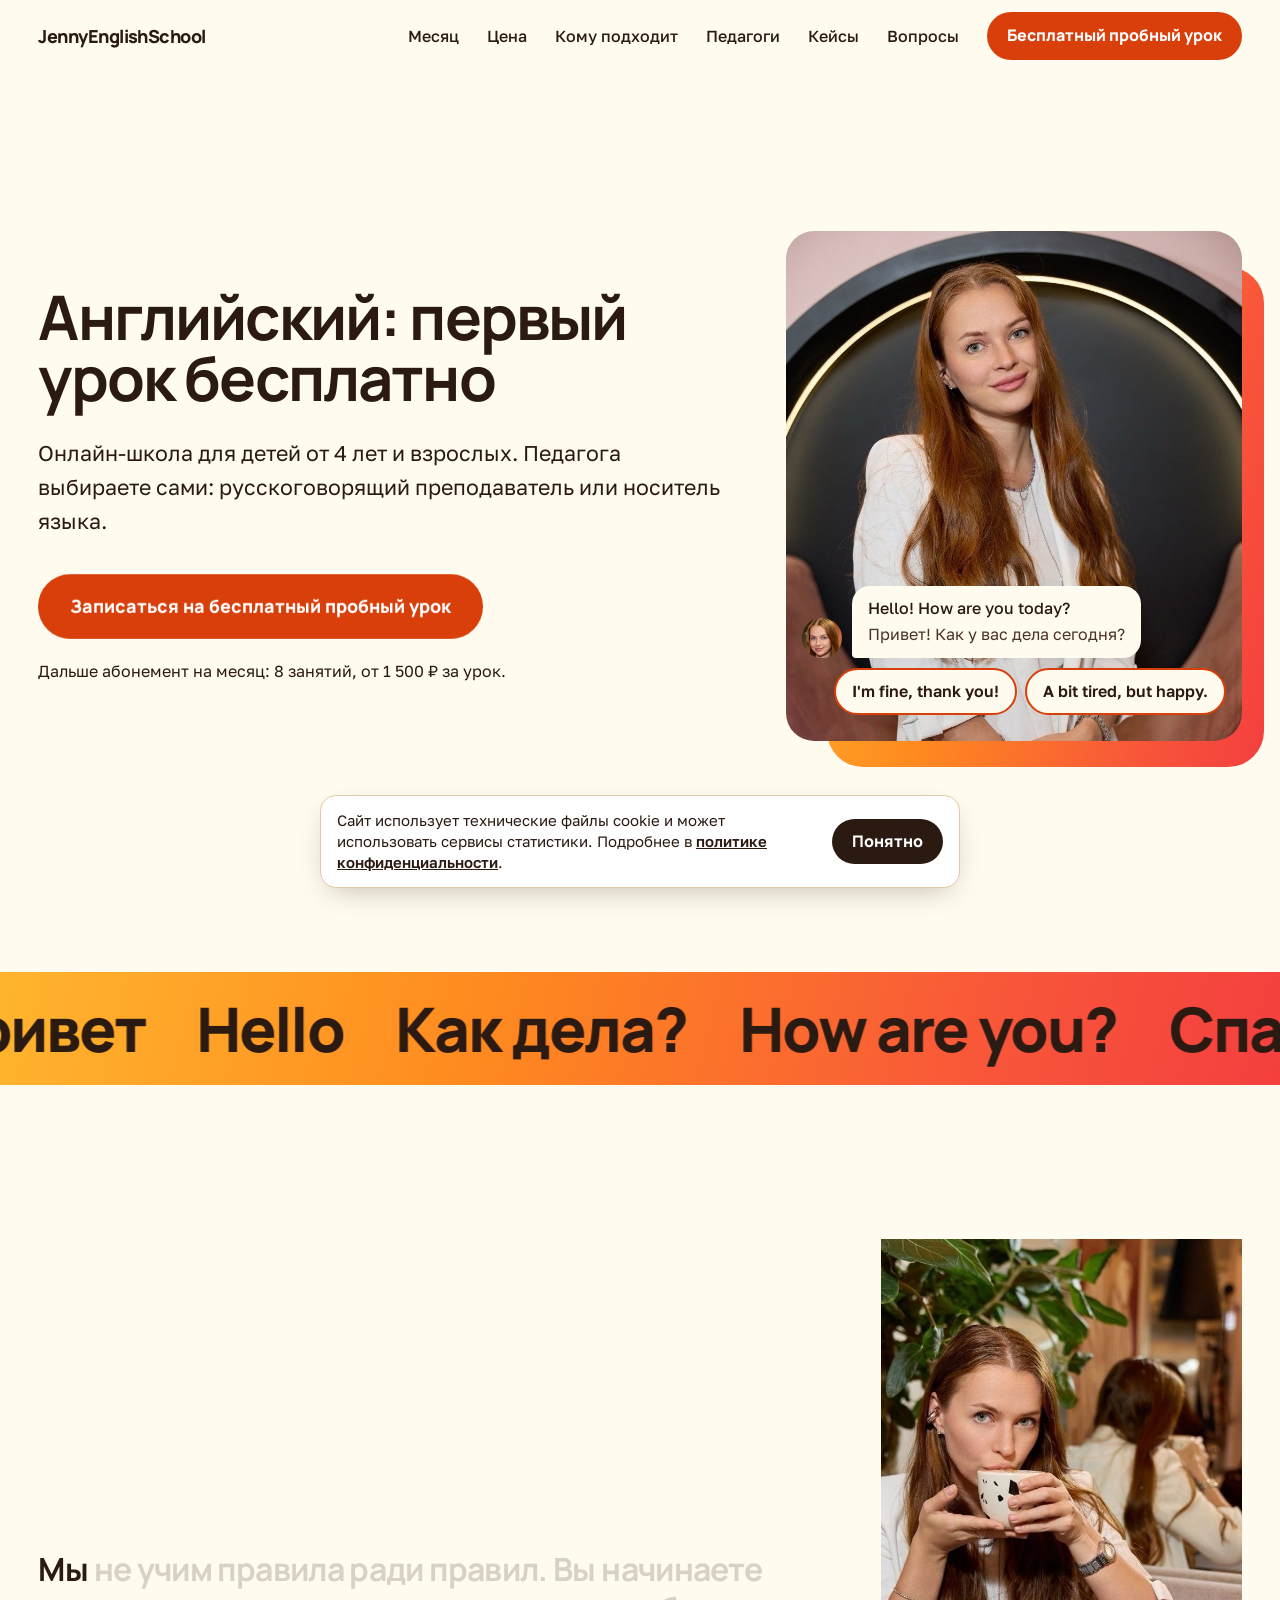
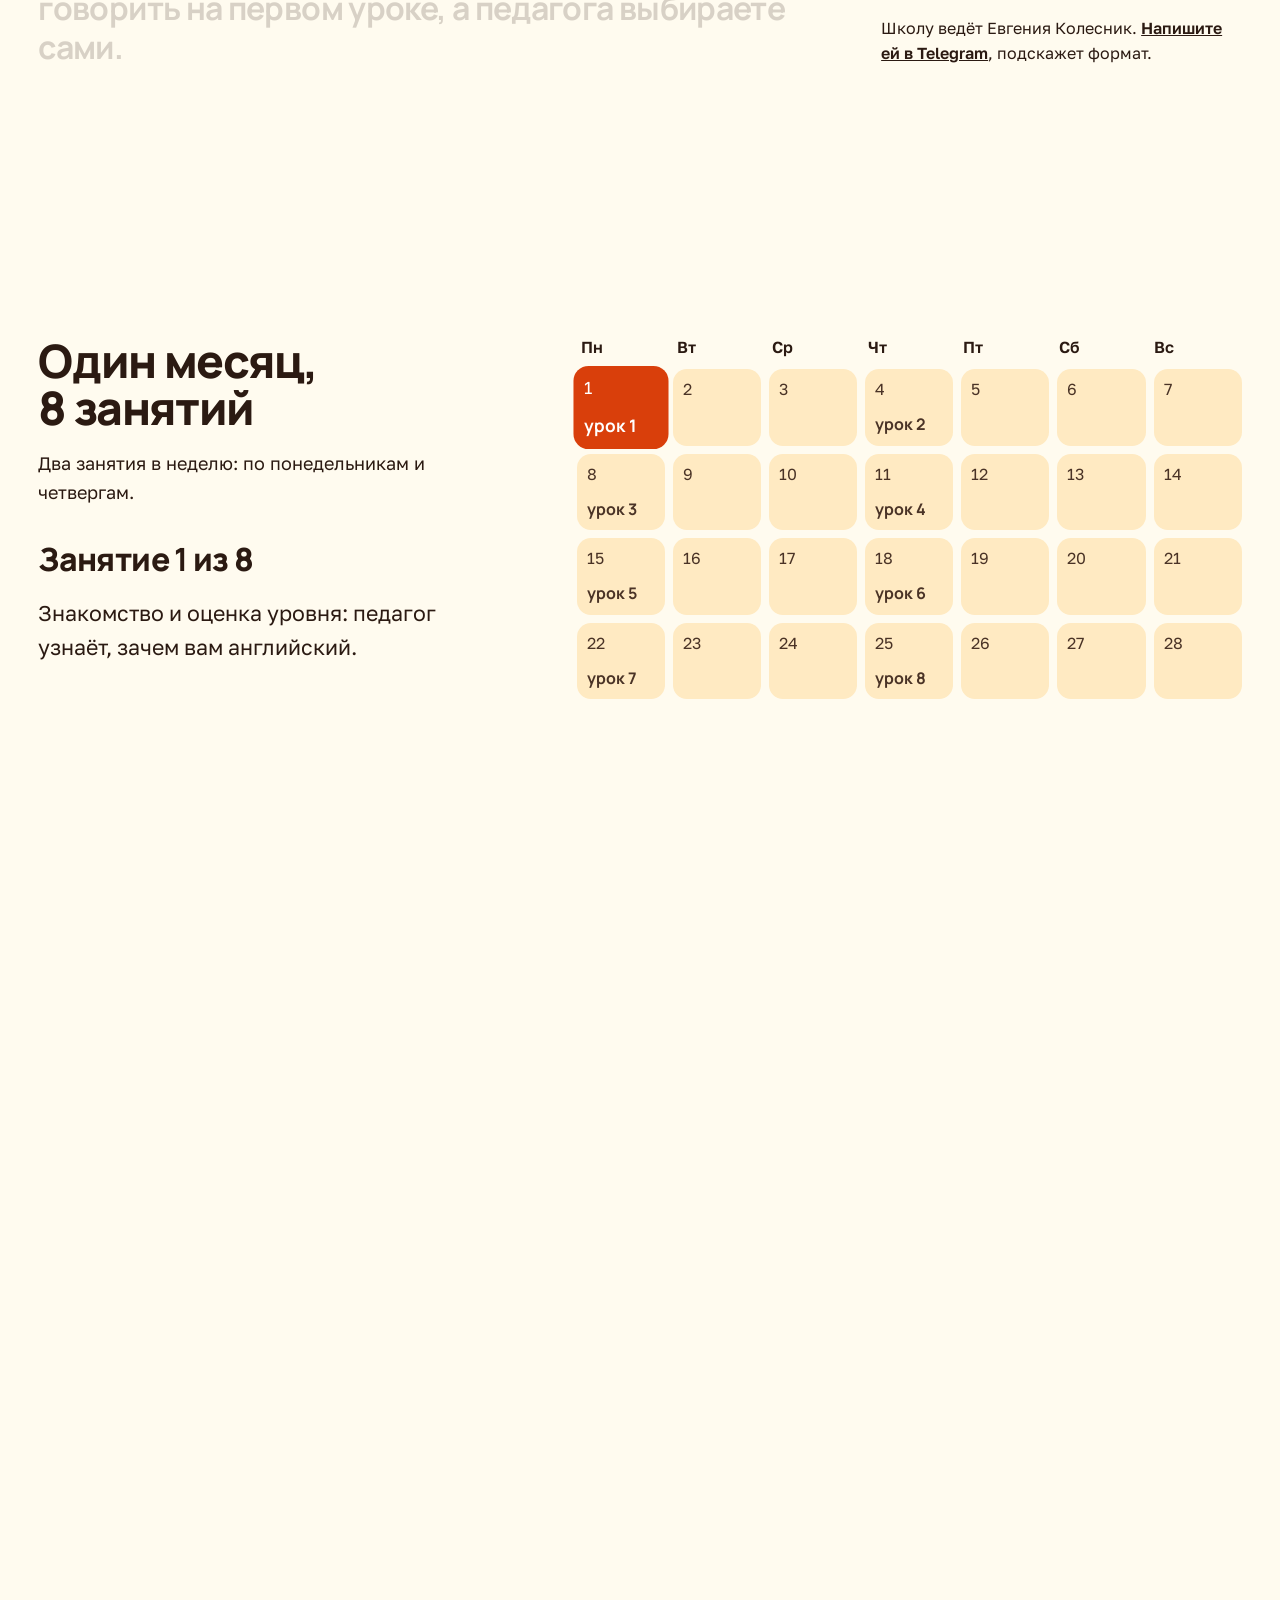
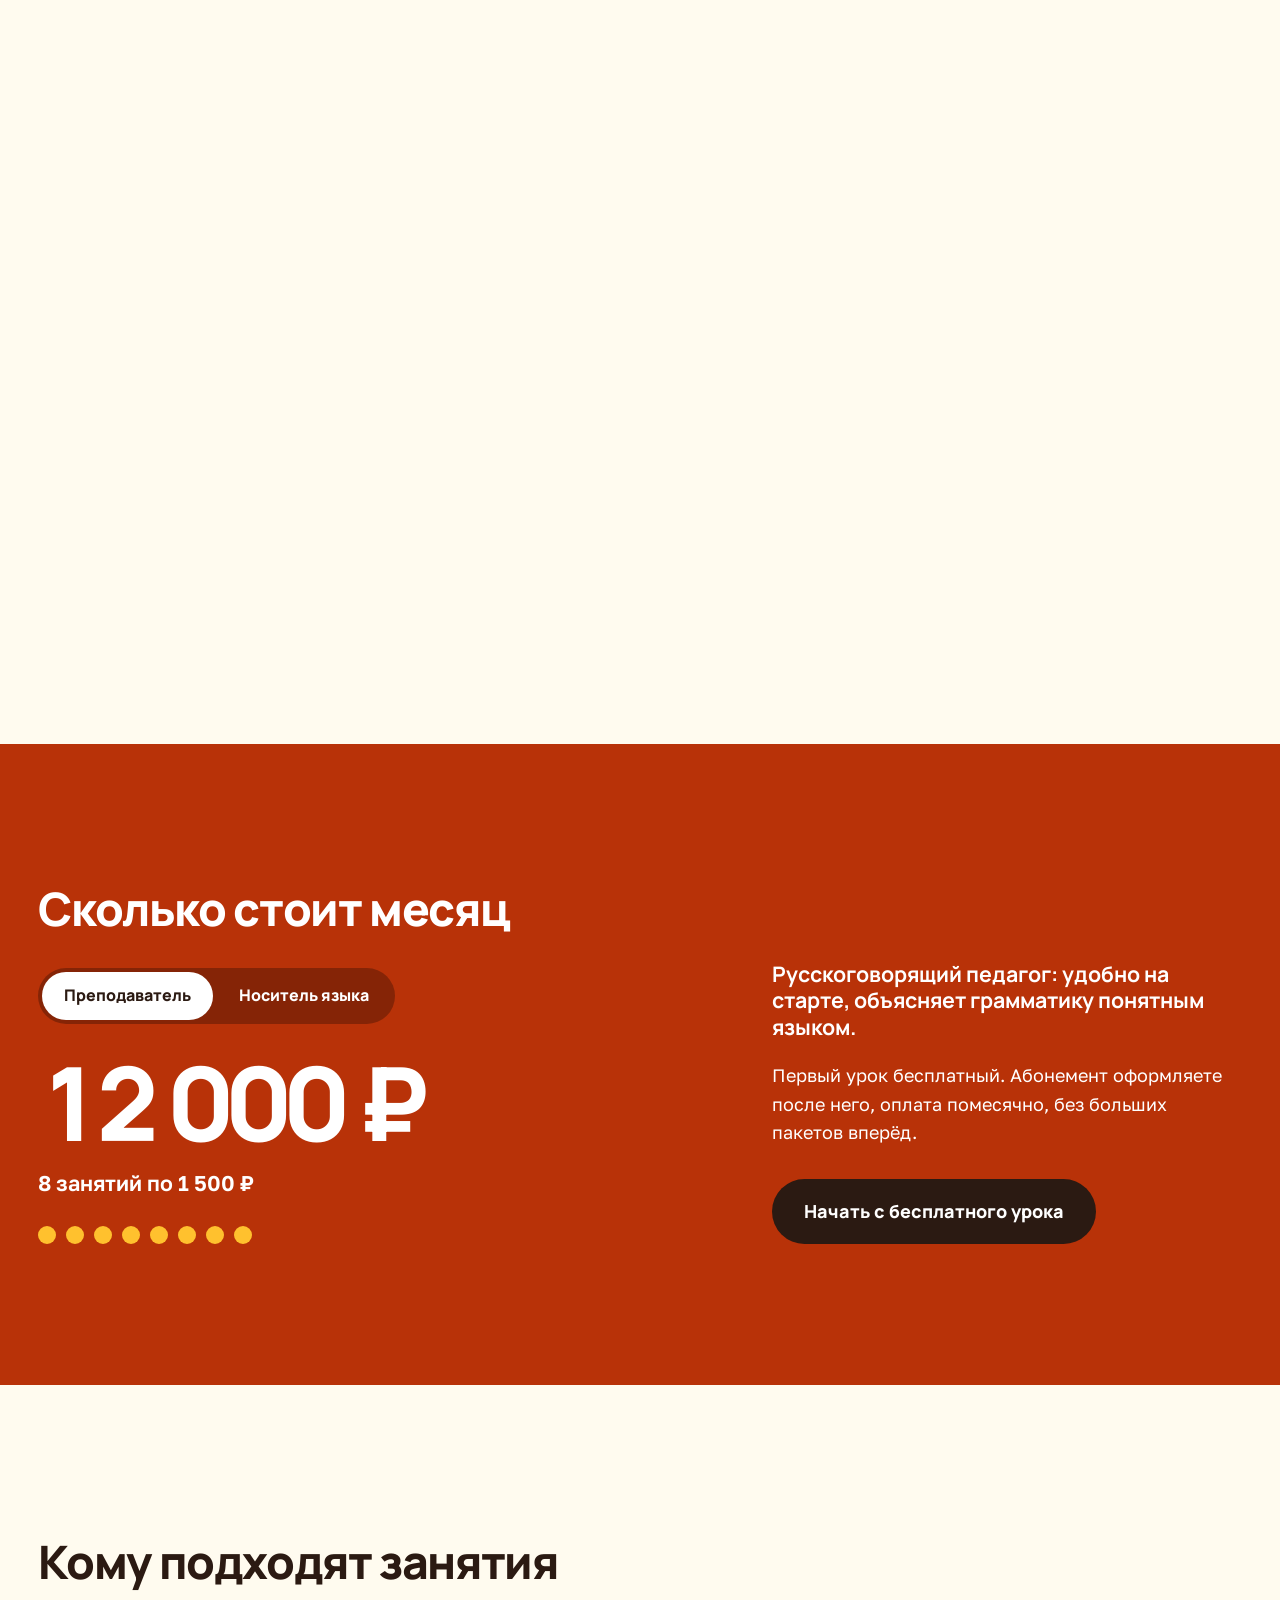
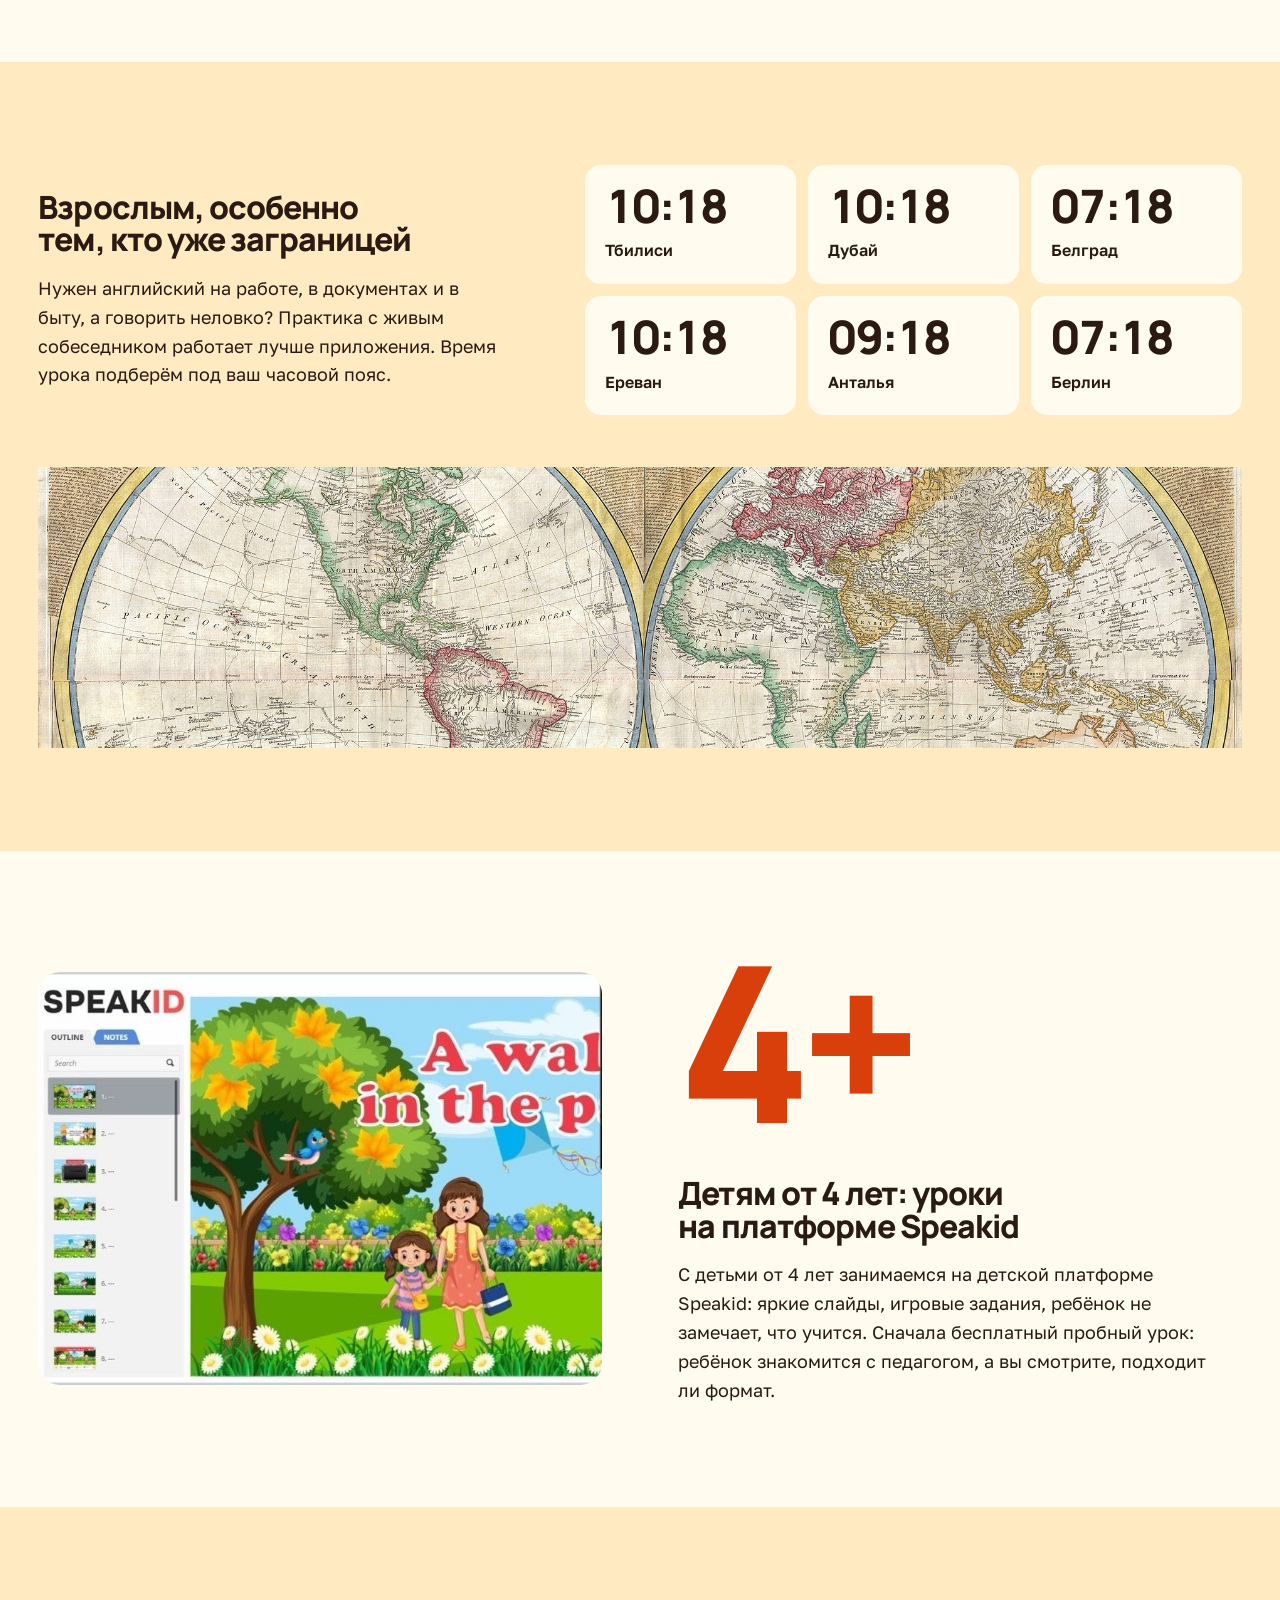
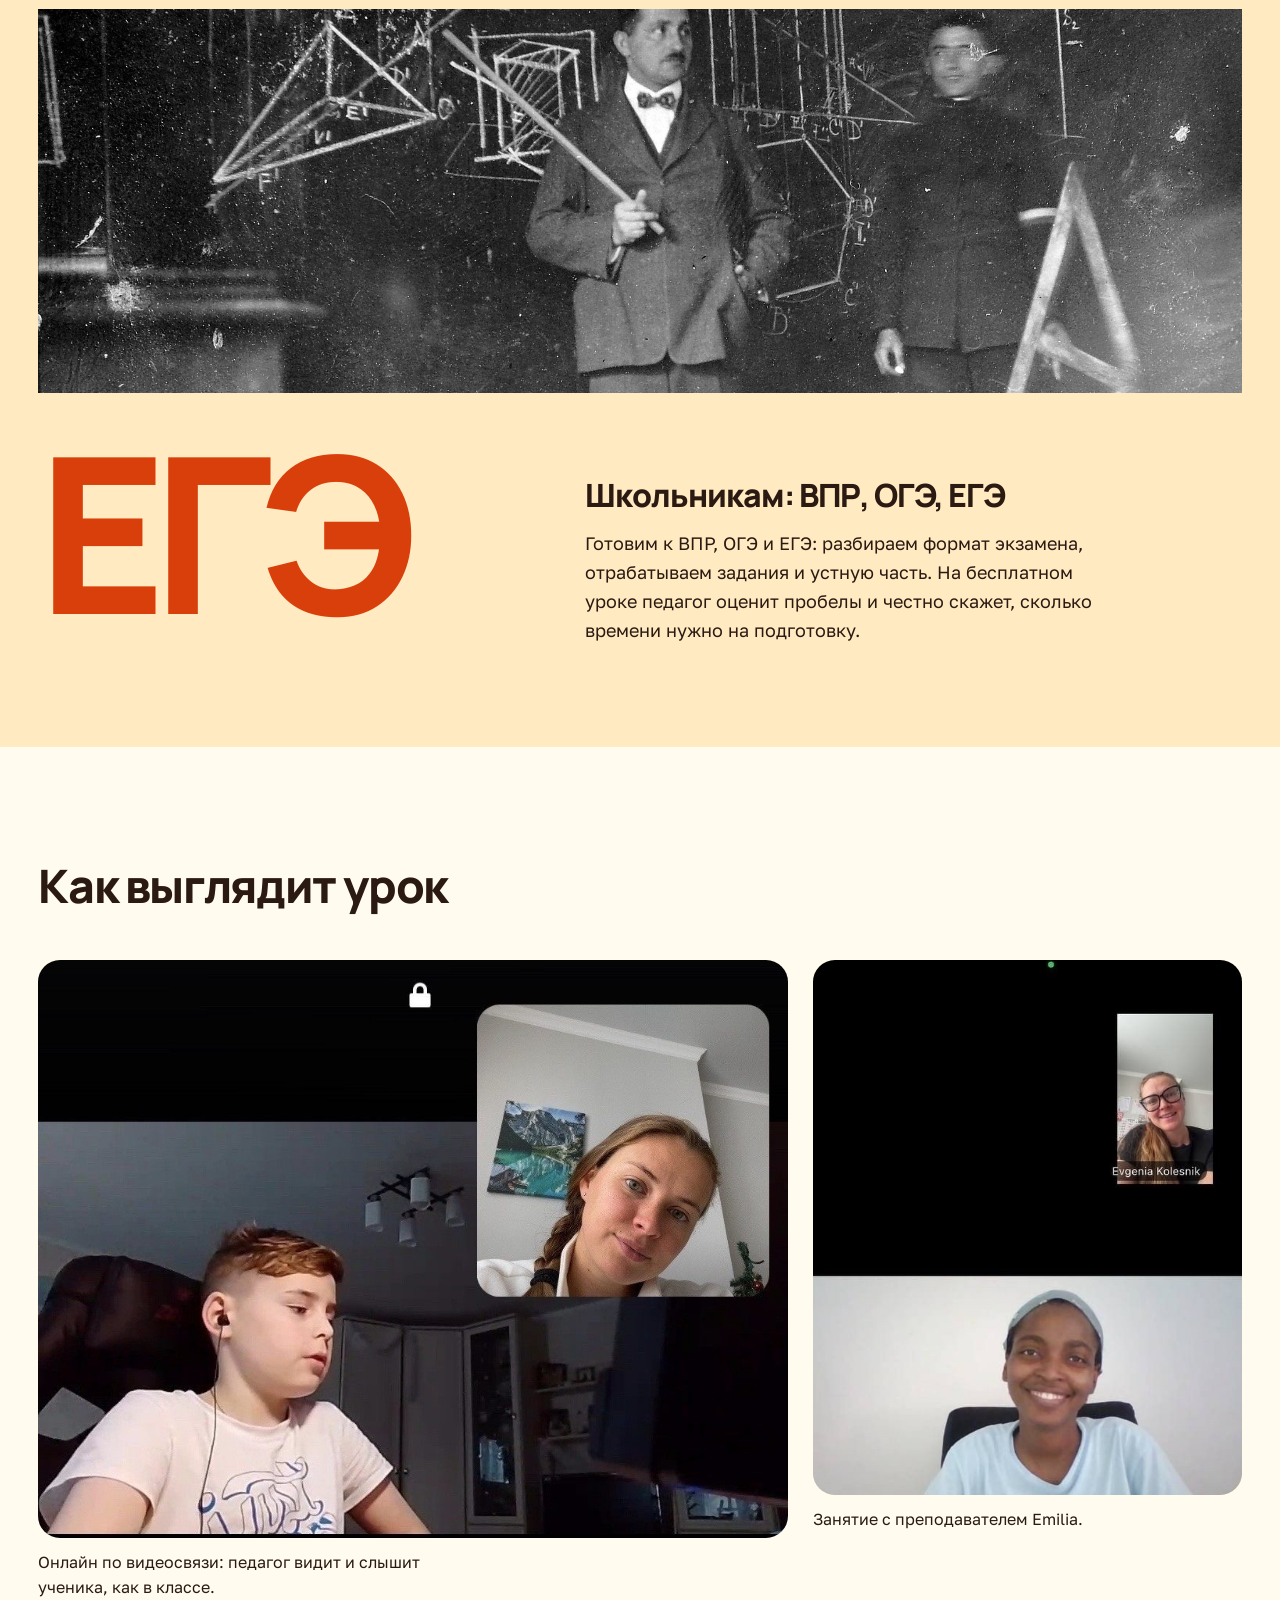
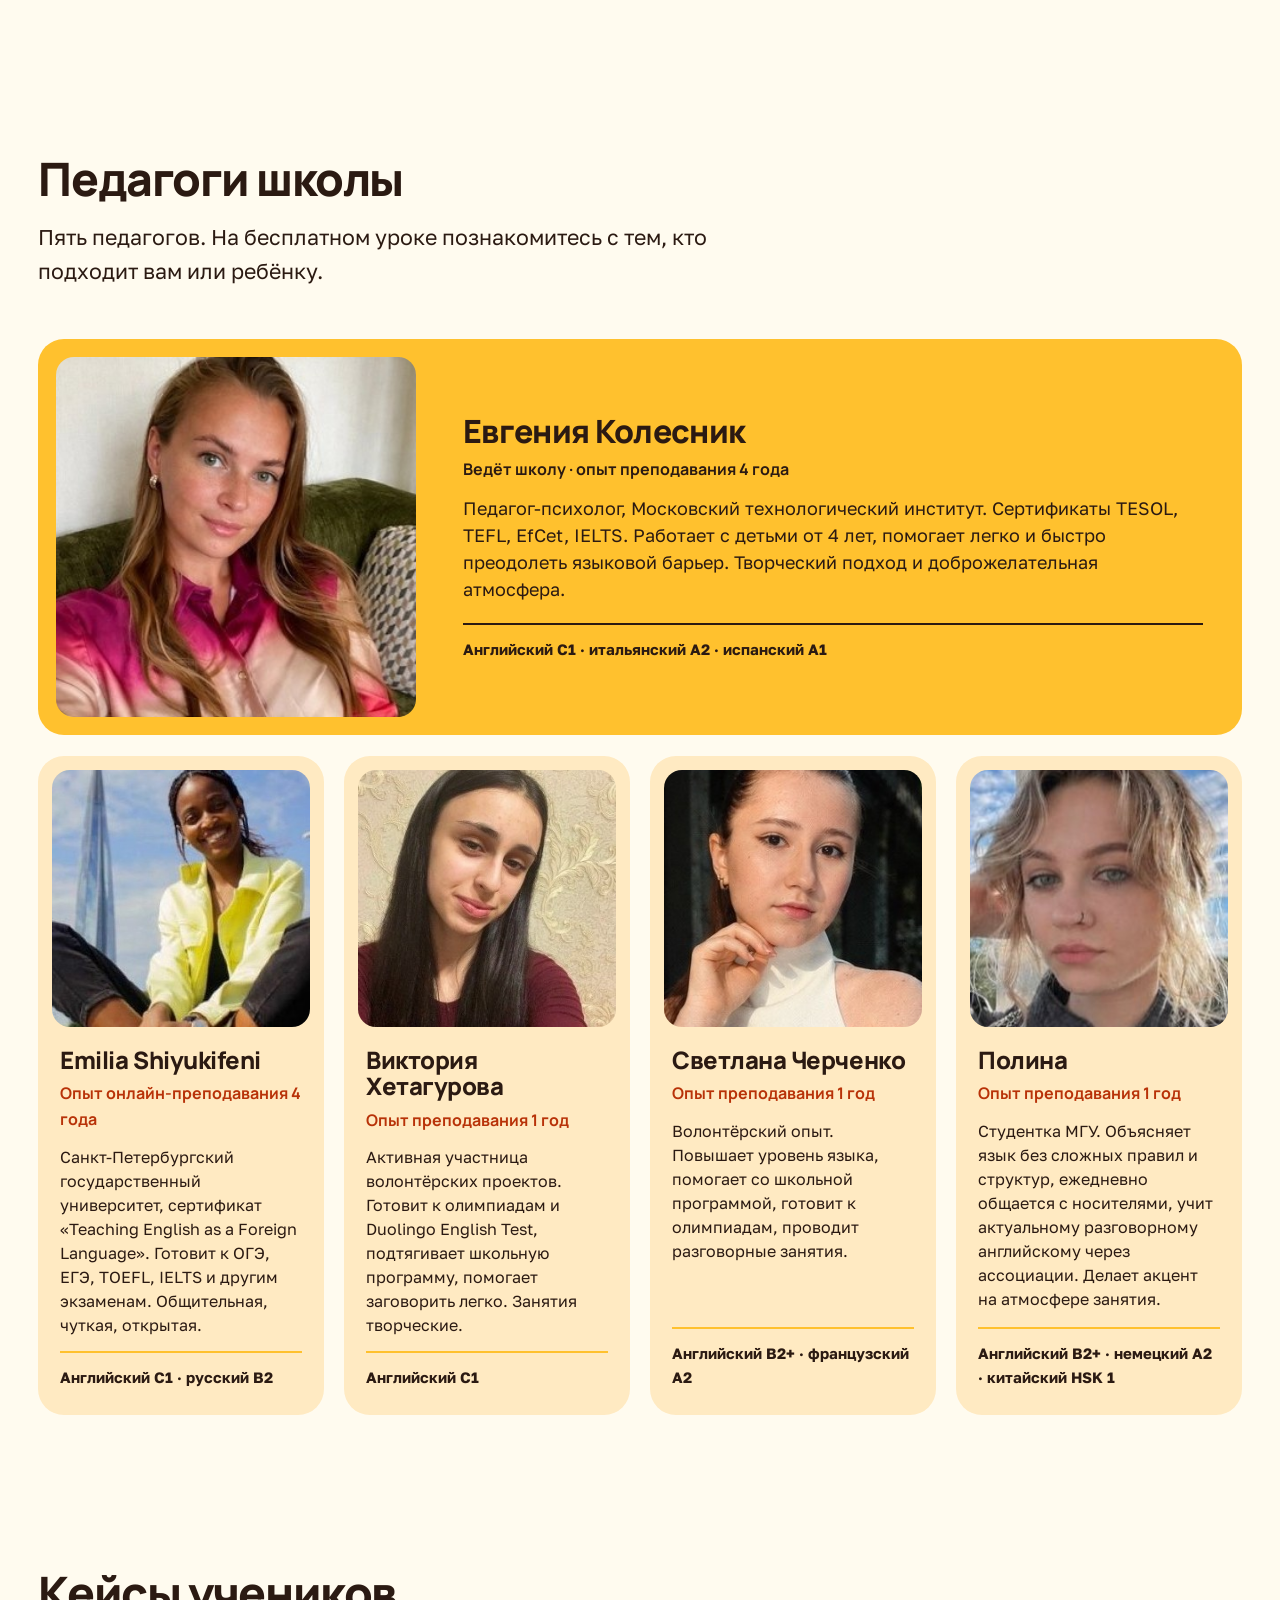
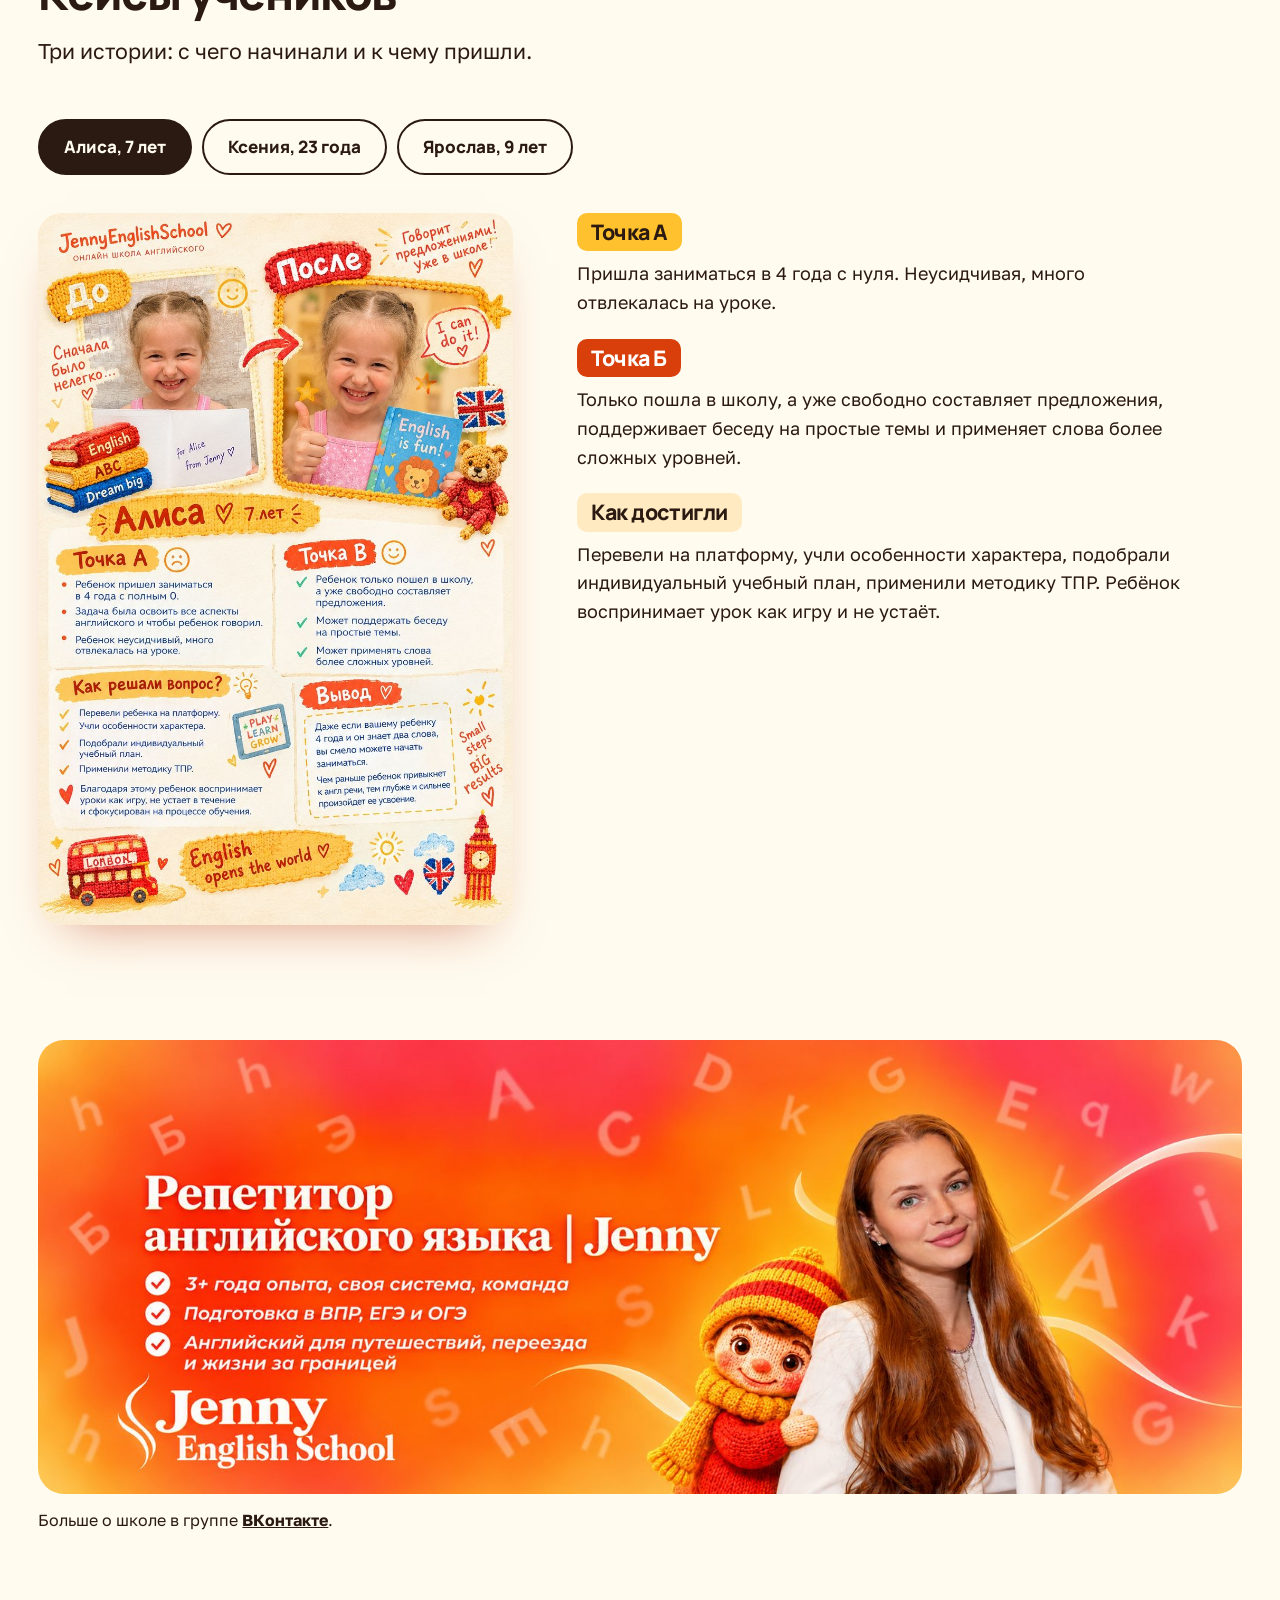
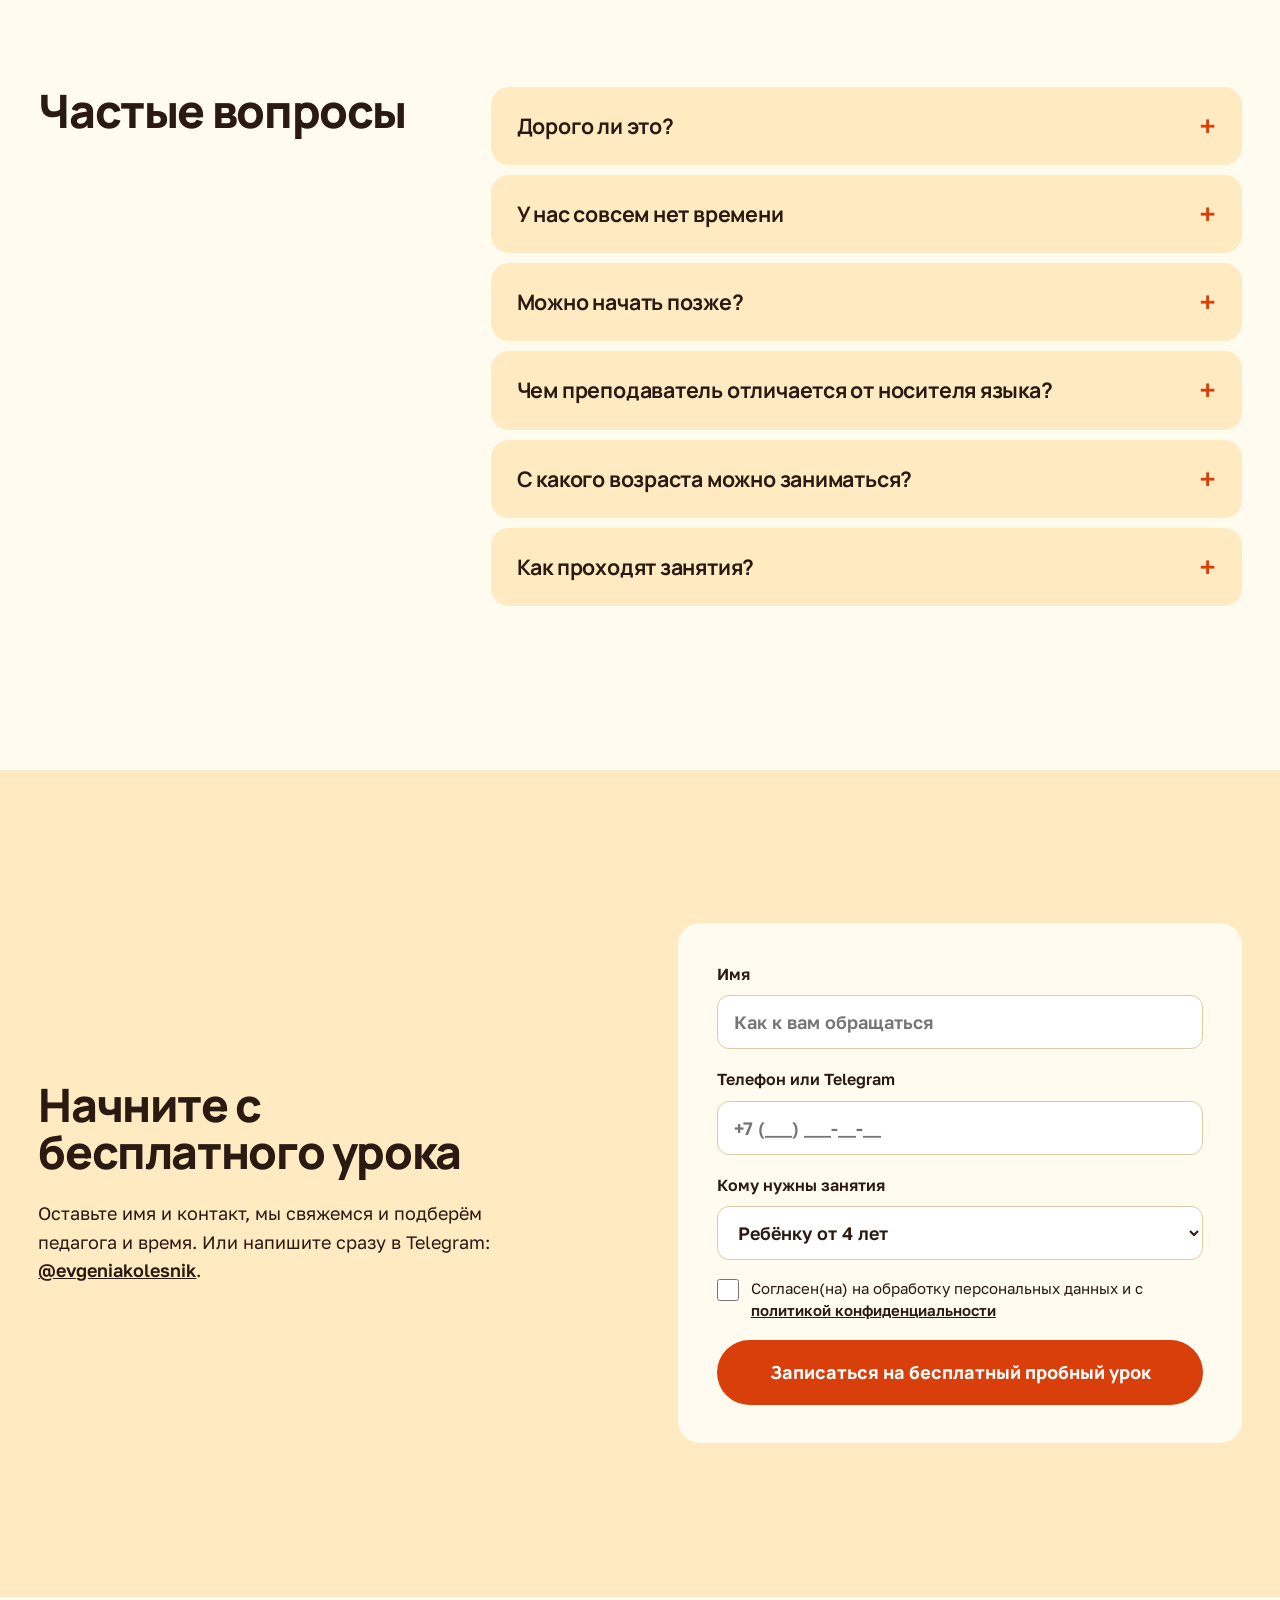
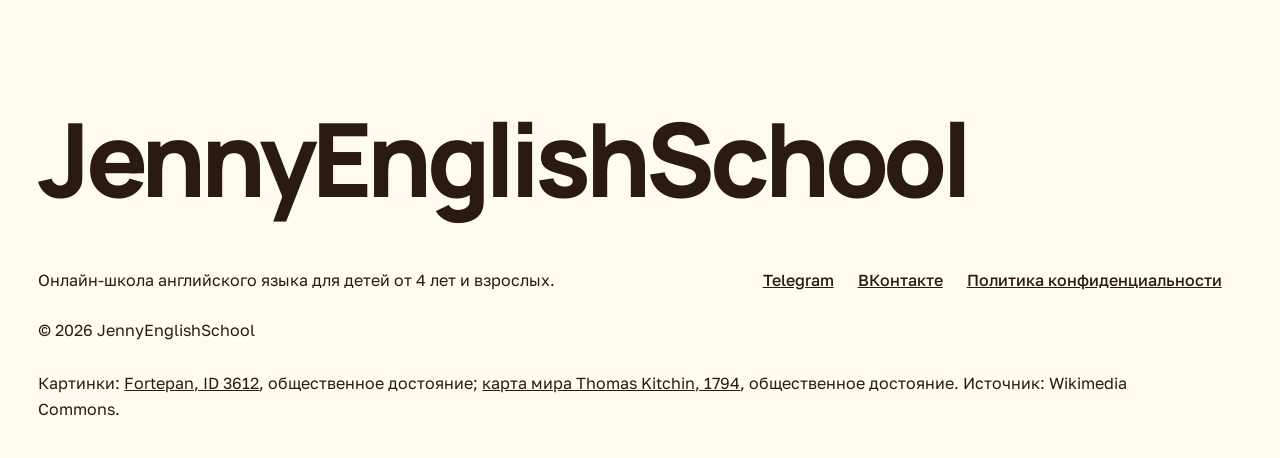
==== commit 3218a2a4: "SEO, юридический минимум, страница проекта (пакет Стандарт) Co-Authored-By: Claude Sonnet 5.5 <norep" ====
--- a/index.html
+++ b/index.html
@@ -5,7 +5,130 @@
 <meta name="viewport" content="width=device-width, initial-scale=1.0">
 <title>JennyEnglishSchool: первый урок английского бесплатно</title>
 <meta name="description" content="Онлайн-школа английского для детей от 4 лет и взрослых. Преподаватель или носитель языка на выбор, абонемент на месяц, первый пробный урок бесплатно.">
-<meta name="robots" content="noindex">
+<link rel="canonical" href="https://jennyenglishschool.ru/">
+<meta property="og:type" content="website">
+<meta property="og:site_name" content="JennyEnglishSchool">
+<meta property="og:locale" content="ru_RU">
+<meta property="og:url" content="https://jennyenglishschool.ru/">
+<meta property="og:title" content="JennyEnglishSchool: первый урок английского бесплатно">
+<meta property="og:description" content="Онлайн-школа английского для детей от 4 лет и взрослых. Преподаватель или носитель языка на выбор, абонемент на месяц, первый пробный урок бесплатно.">
+<meta property="og:image" content="https://jennyenglishschool.ru/img/cover.jpg">
+<meta property="og:image:width" content="1600">
+<meta property="og:image:height" content="603">
+<meta name="twitter:card" content="summary_large_image">
+<script type="application/ld+json">{
+ "@context": "https://schema.org",
+ "@graph": [
+  {
+   "@type": [
+    "EducationalOrganization",
+    "LanguageSchool"
+   ],
+   "@id": "https://jennyenglishschool.ru/#school",
+   "name": "JennyEnglishSchool",
+   "alternateName": "Jenny English School",
+   "url": "https://jennyenglishschool.ru/",
+   "description": "Онлайн-школа английского языка для детей от 4 лет и взрослых.",
+   "image": "https://jennyenglishschool.ru/img/cover.jpg",
+   "logo": "https://jennyenglishschool.ru/img/jenny-avatar.jpg",
+   "founder": {
+    "@type": "Person",
+    "name": "Евгения Колесник",
+    "sameAs": "https://t.me/evgeniakolesnik"
+   },
+   "sameAs": [
+    "https://t.me/evgeniakolesnik",
+    "https://vk.ru/jennyenglish"
+   ],
+   "areaServed": "Онлайн",
+   "availableLanguage": [
+    "ru",
+    "en"
+   ],
+   "knowsAbout": [
+    "Английский язык",
+    "Speakid",
+    "ВПР",
+    "ОГЭ",
+    "ЕГЭ"
+   ],
+   "contactPoint": {
+    "@type": "ContactPoint",
+    "contactType": "customer support",
+    "url": "https://t.me/evgeniakolesnik",
+    "availableLanguage": [
+     "ru"
+    ]
+   },
+   "hasOfferCatalog": {
+    "@type": "OfferCatalog",
+    "name": "Занятия английским языком",
+    "itemListElement": [
+     {
+      "@type": "Offer",
+      "itemOffered": {
+       "@type": "Course",
+       "name": "Бесплатный пробный урок английского",
+       "provider": {
+        "@id": "https://jennyenglishschool.ru/#school"
+       }
+      }
+     },
+     {
+      "@type": "Offer",
+      "itemOffered": {
+       "@type": "Course",
+       "name": "Английский для детей от 4 лет на детской платформе Speakid",
+       "provider": {
+        "@id": "https://jennyenglishschool.ru/#school"
+       }
+      }
+     },
+     {
+      "@type": "Offer",
+      "itemOffered": {
+       "@type": "Course",
+       "name": "Английский для взрослых, в том числе живущих за границей",
+       "provider": {
+        "@id": "https://jennyenglishschool.ru/#school"
+       }
+      }
+     },
+     {
+      "@type": "Offer",
+      "itemOffered": {
+       "@type": "Course",
+       "name": "Подготовка к ВПР, ОГЭ и ЕГЭ по английскому",
+       "provider": {
+        "@id": "https://jennyenglishschool.ru/#school"
+       }
+      }
+     },
+     {
+      "@type": "Offer",
+      "itemOffered": {
+       "@type": "Course",
+       "name": "Занятия с русскоговорящим преподавателем или носителем языка",
+       "provider": {
+        "@id": "https://jennyenglishschool.ru/#school"
+       }
+      }
+     }
+    ]
+   }
+  },
+  {
+   "@type": "WebSite",
+   "@id": "https://jennyenglishschool.ru/#site",
+   "url": "https://jennyenglishschool.ru/",
+   "name": "JennyEnglishSchool",
+   "inLanguage": "ru",
+   "publisher": {
+    "@id": "https://jennyenglishschool.ru/#school"
+   }
+  }
+ ]
+}</script>
 <link rel="preconnect" href="https://fonts.googleapis.com">
 <link rel="preconnect" href="https://fonts.gstatic.com" crossorigin>
 <link href="https://fonts.googleapis.com/css2?family=Manrope:wght@200..800&family=Golos+Text:wght@400..700&display=swap" rel="stylesheet">
@@ -309,8 +432,8 @@
             <option value="С носителем языка">С носителем языка</option>
           </select>
         </label>
+        <label class="consent"><input type="checkbox" name="consent" value="yes" required><span>Согласен(на) на обработку персональных данных и с <a href="privacy.html" target="_blank" rel="noopener">политикой конфиденциальности</a></span></label>
         <button type="submit" class="btn btn--lg">Записаться на бесплатный пробный урок</button>
-        <p class="form__note">Нажимая кнопку, вы соглашаетесь с <a href="privacy.html">политикой конфиденциальности</a>.</p>
       </form>
     </div>
   </section>
@@ -322,12 +445,17 @@
     <p class="foot__word" aria-hidden="true">JennyEnglishSchool</p>
     <div class="foot__row">
       <p>Онлайн-школа английского языка для детей от 4 лет и взрослых.</p>
-      <p><a href="https://t.me/evgeniakolesnik" target="_blank" rel="noopener">Telegram</a> <a href="https://vk.ru/jennyenglish" target="_blank" rel="noopener">ВКонтакте</a> <a href="privacy.html">Конфиденциальность</a></p>
+      <p><a href="https://t.me/evgeniakolesnik" target="_blank" rel="noopener">Telegram</a> <a href="https://vk.ru/jennyenglish" target="_blank" rel="noopener">ВКонтакте</a> <a href="privacy.html">Политика конфиденциальности</a></p>
       <p>© <span id="year"></span> JennyEnglishSchool</p>
     </div>
     <p class="credits">Картинки: <a href="https://commons.wikimedia.org/wiki/File:Education,_school,_classroom,_blackboard,_teacher_Fortepan_3612.jpg">Fortepan, ID 3612</a>, общественное достояние; <a href="https://commons.wikimedia.org/wiki/File:1794_Samuel_Dunn_Wall_Map_of_the_World_in_Hemispheres_-_Geographicus_-_World2-dunn-1794.jpg">карта мира Thomas Kitchin, 1794</a>, общественное достояние. Источник: Wikimedia Commons.</p>
   </div>
 </footer>
+
+<div class="cookie" id="cookie" role="region" aria-label="Файлы cookie" hidden>
+  <p>Сайт использует технические файлы cookie и может использовать сервисы статистики. Подробнее в <a href="privacy.html">политике конфиденциальности</a>.</p>
+  <button class="btn btn--ink btn--sm" type="button" id="cookie-ok">Понятно</button>
+</div>
 
 <script src="vendor/gsap.min.js"></script>
 <script src="vendor/ScrollTrigger.min.js"></script>
--- a/site.css
+++ b/site.css
@@ -189,6 +189,15 @@
 .form .btn { width: 100%; }
 .form__note { font-size: 16px; }
 
+.form .consent { display: flex; gap: 12px; align-items: flex-start; font-weight: 400; font-size: 15px; line-height: 1.45; }
+.form .consent input { width: 22px; height: 22px; flex: none; margin: 1px 0 0; accent-color: var(--accent); }
+.form .consent a { font-weight: 600; }
+.cookie { position: fixed; left: 12px; right: 12px; bottom: 12px; z-index: 90; max-width: 640px; margin: 0 auto; display: flex; gap: 16px; align-items: center; background: #fff; border: 1.5px solid #e0c9a8; border-radius: 16px; padding: 14px 16px; box-shadow: 0 10px 30px -12px rgba(43,26,18,.35); font-size: 15px; line-height: 1.4; }
+.cookie[hidden] { display: none; }
+.cookie p { flex: 1; min-width: 0; }
+.cookie a { font-weight: 600; text-decoration: underline; }
+@media (max-width: 560px) { .cookie { flex-direction: column; align-items: stretch; } }
+
 /* foot */
 .foot { padding: clamp(72px, 9vw, 130px) 0 36px; overflow: hidden; }
 .credits { font-size: 16px; margin-top: 28px; max-width: 70em; }
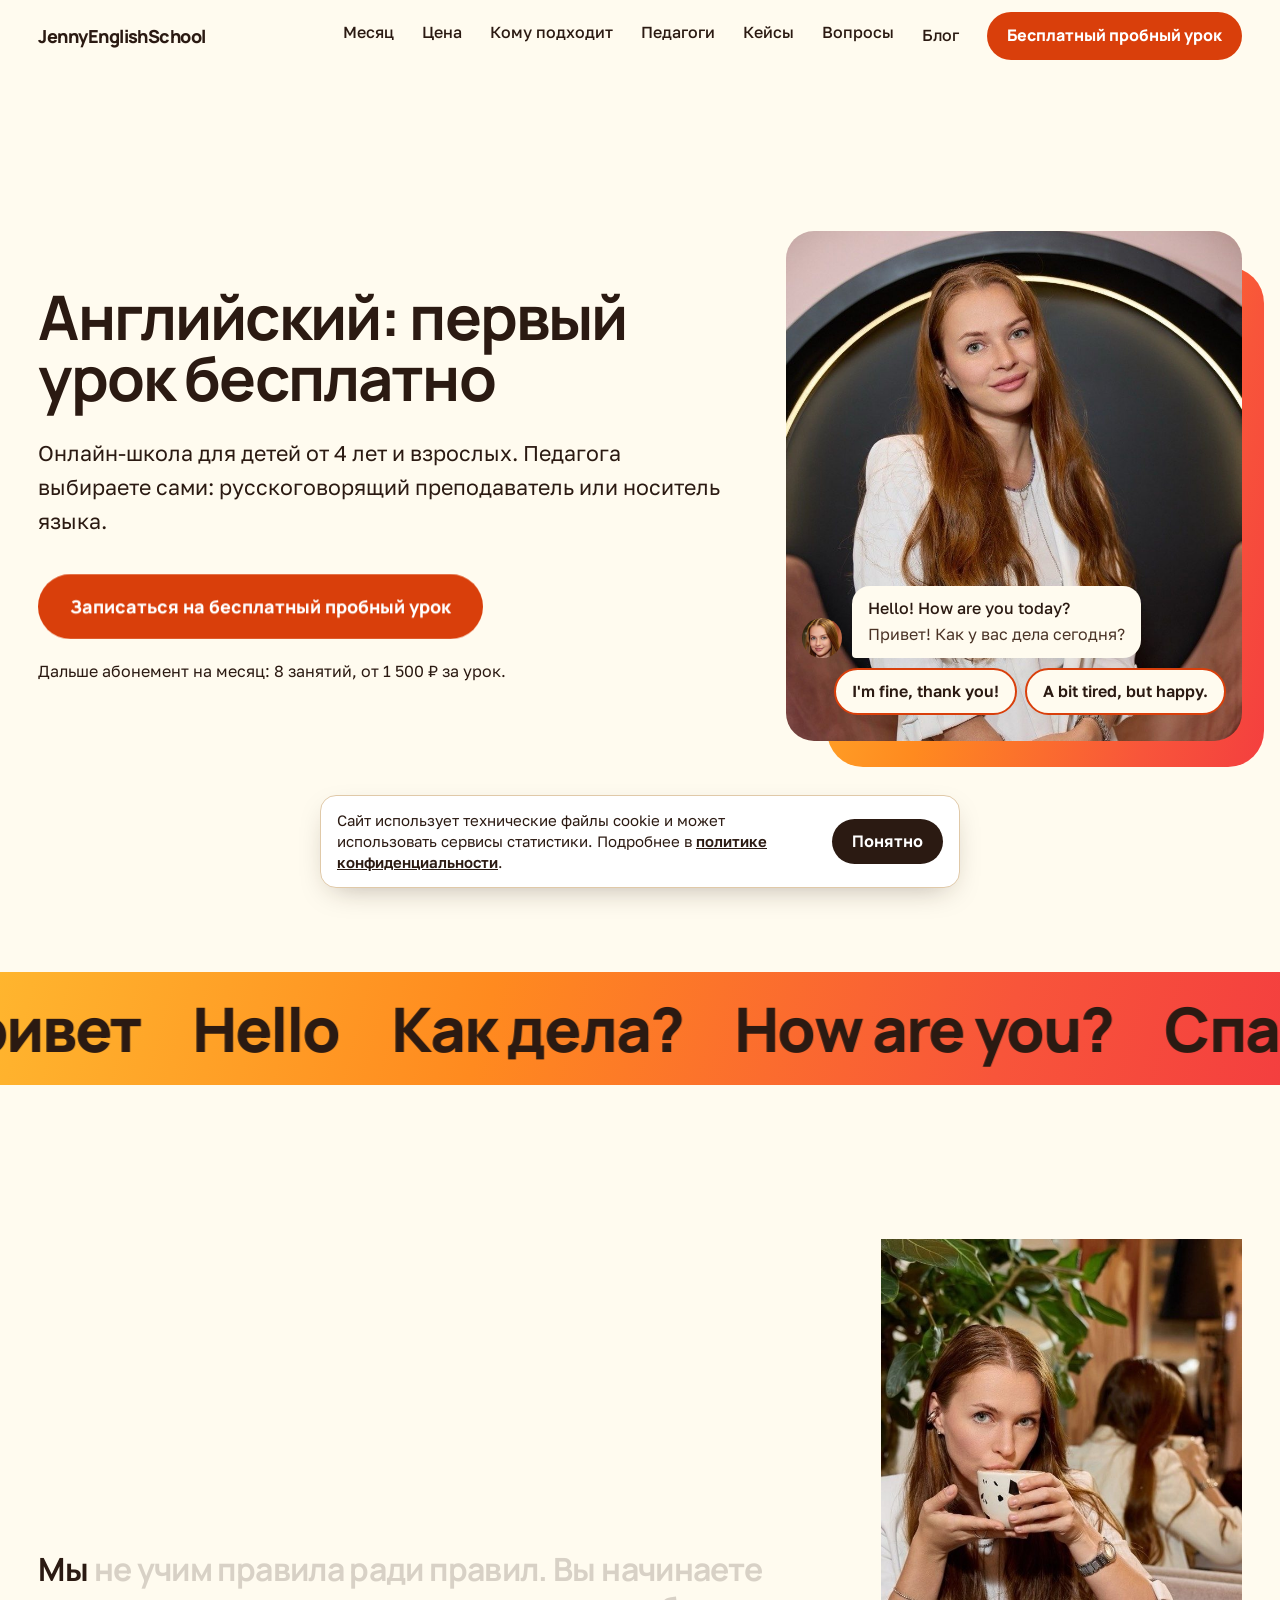
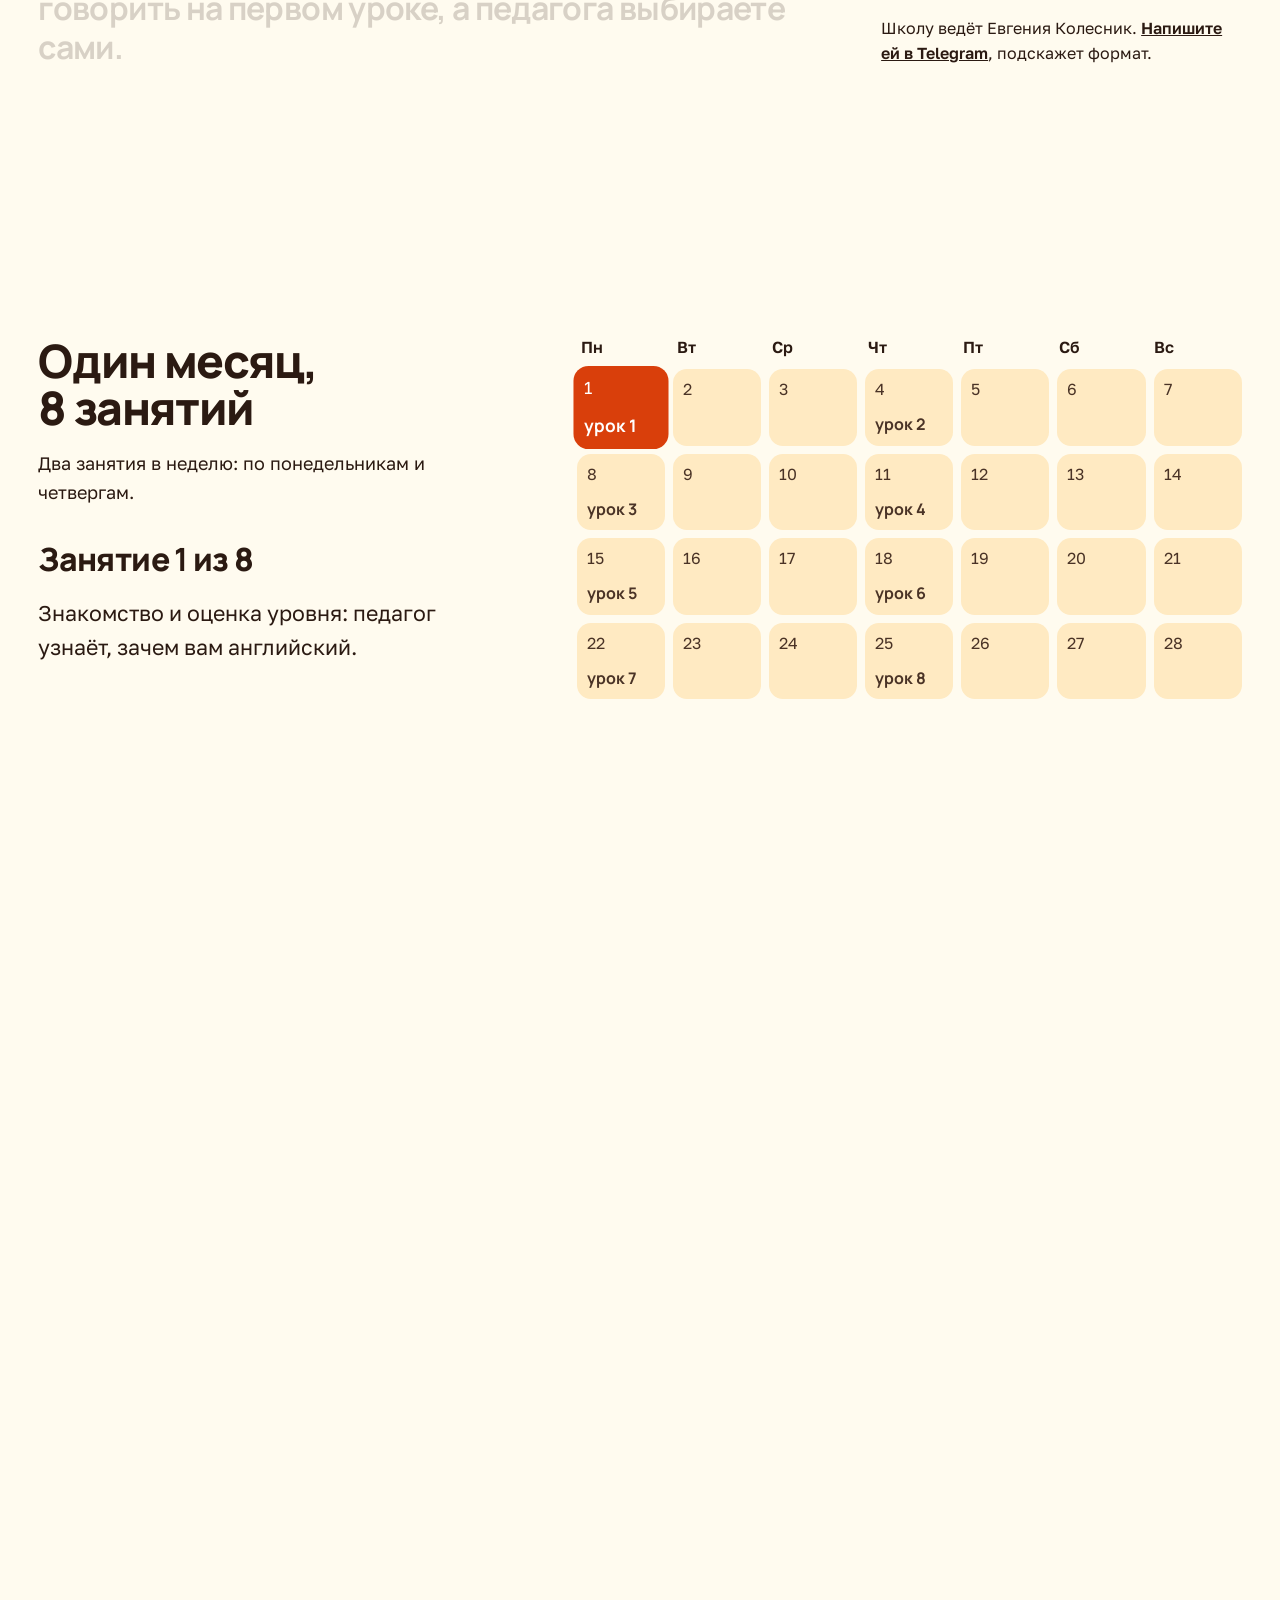
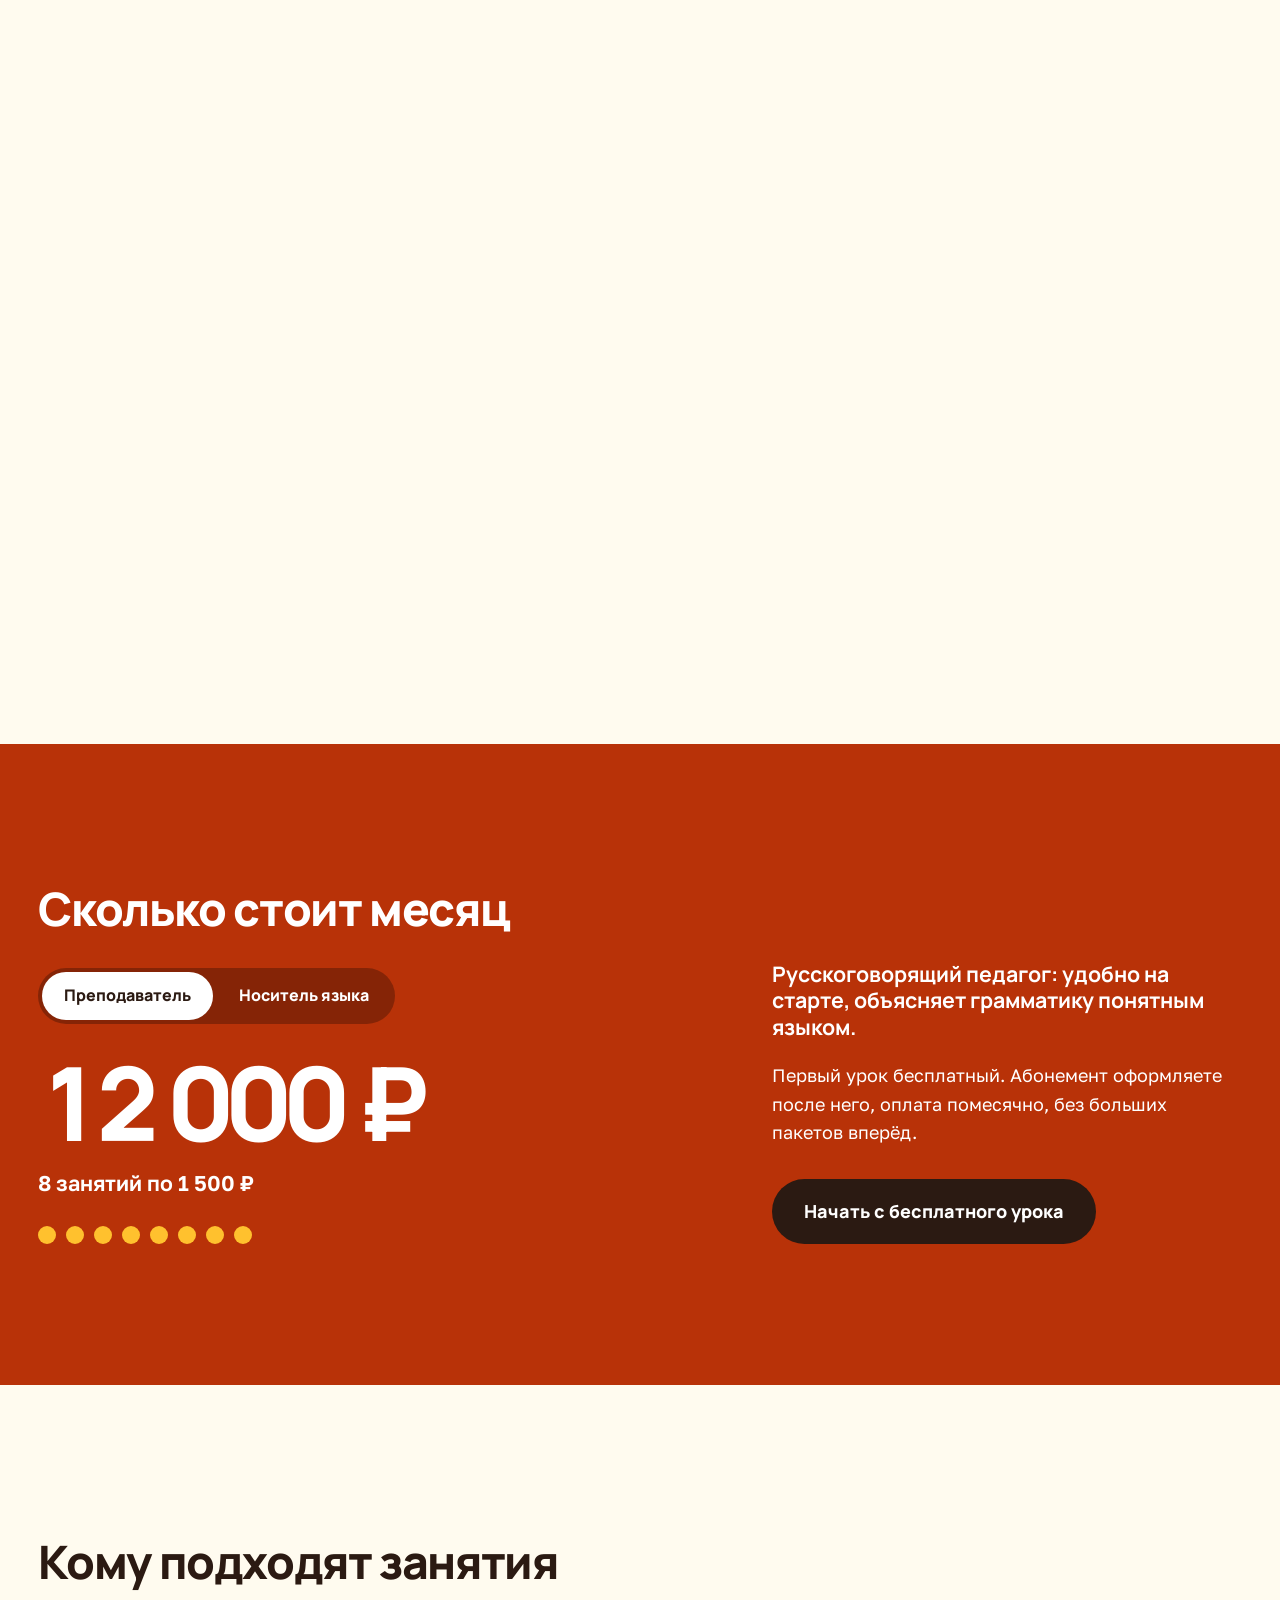
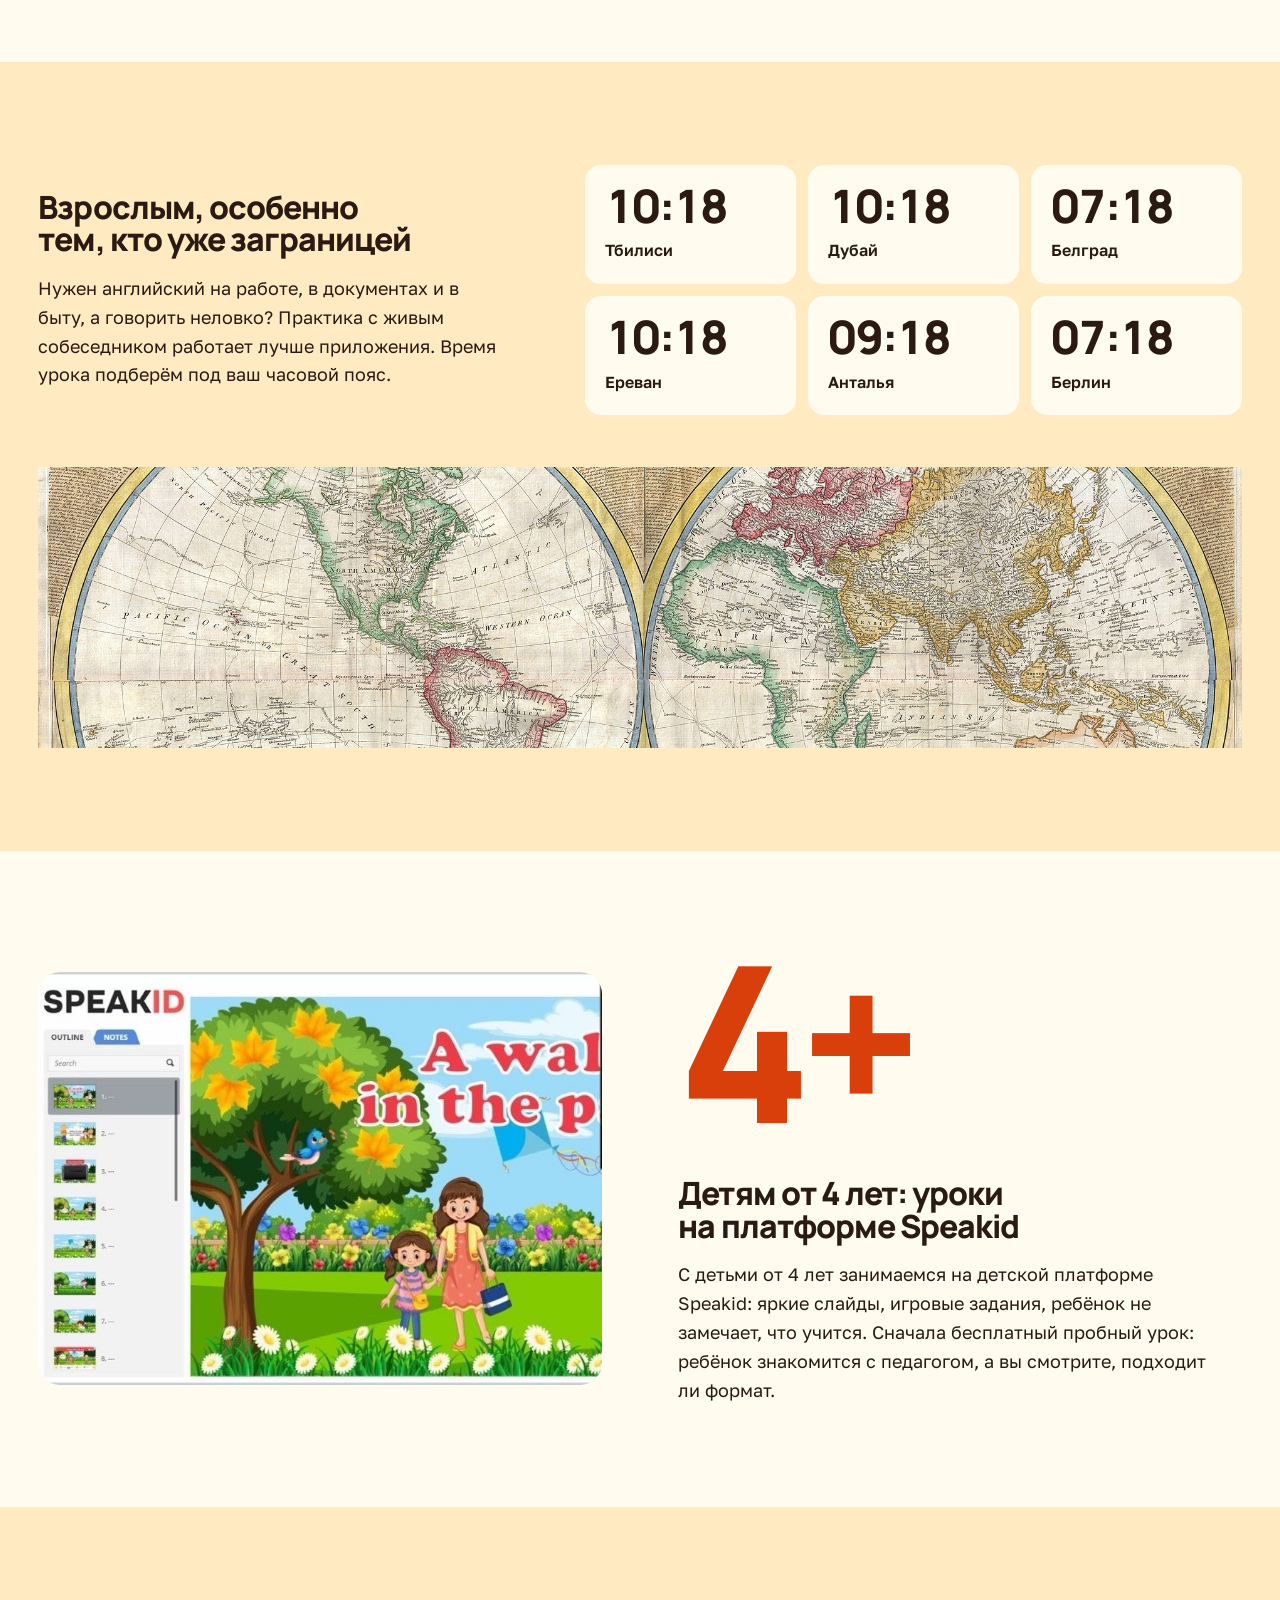
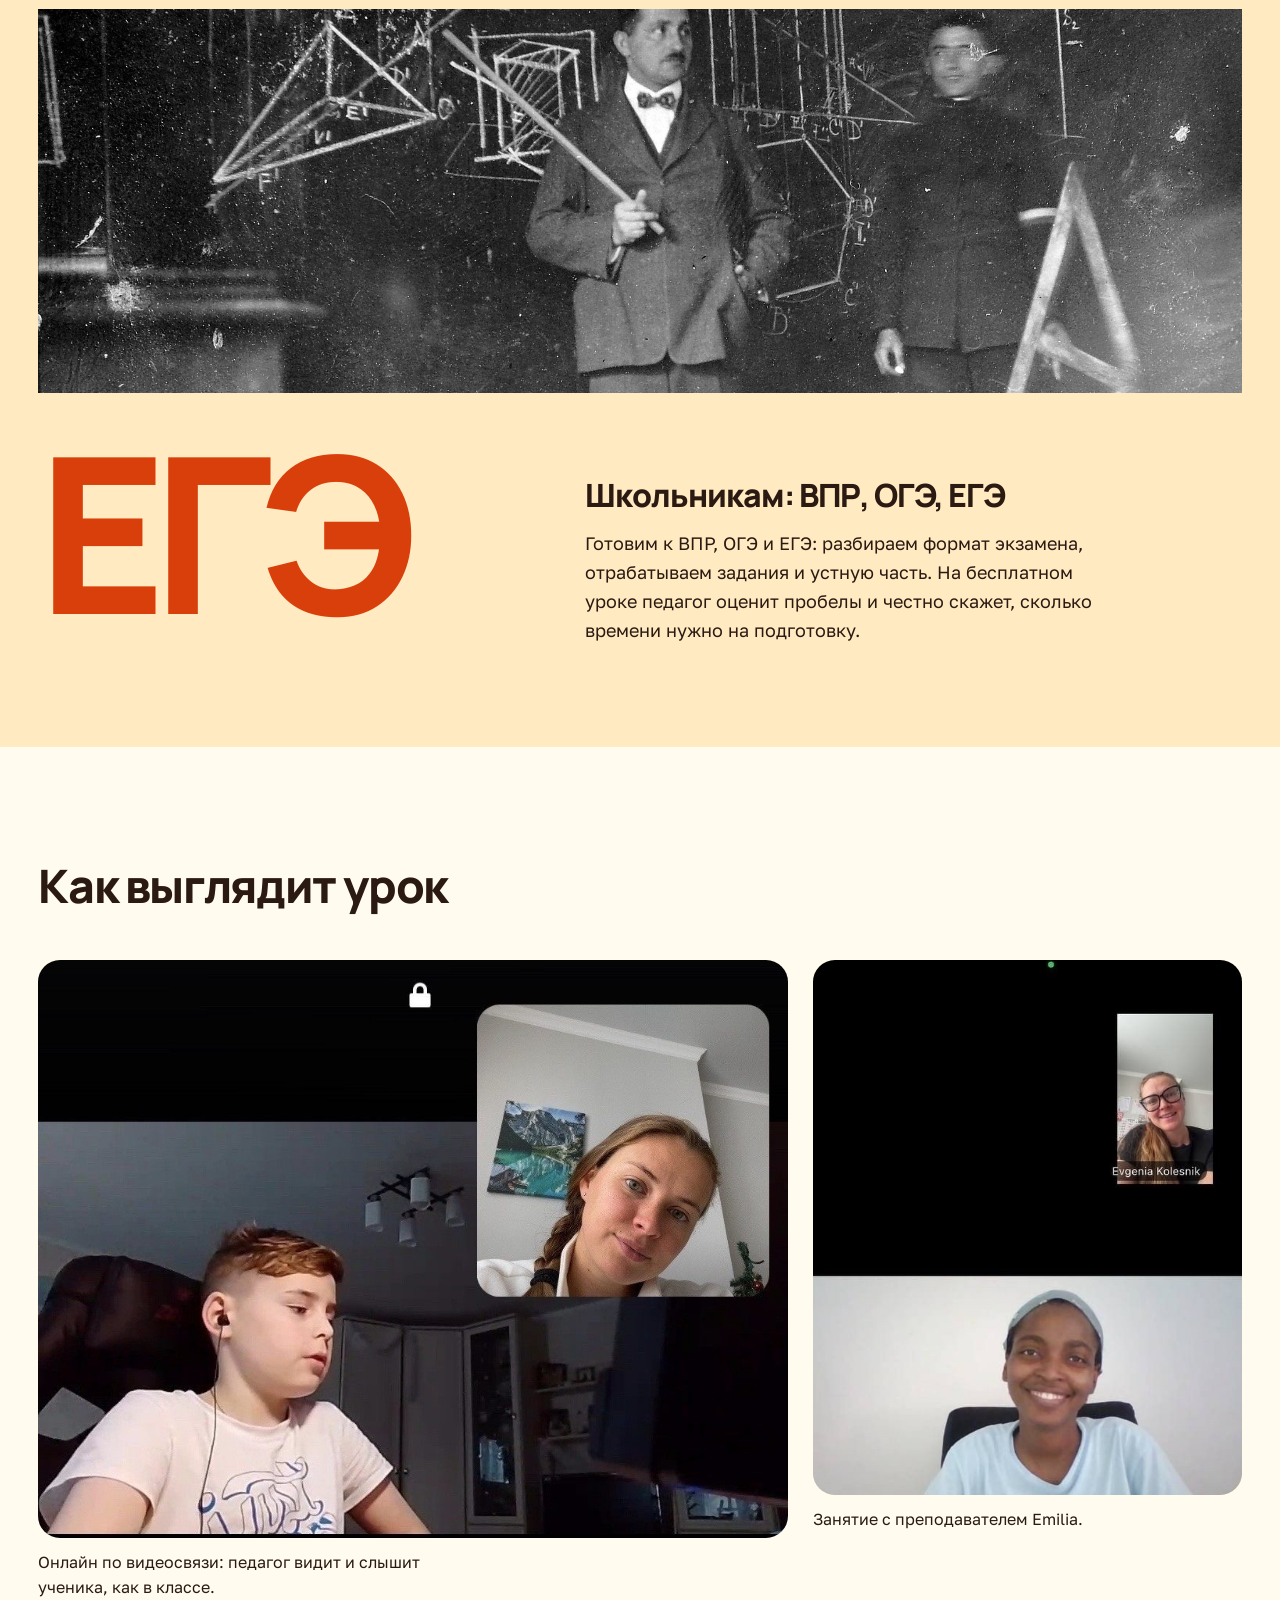
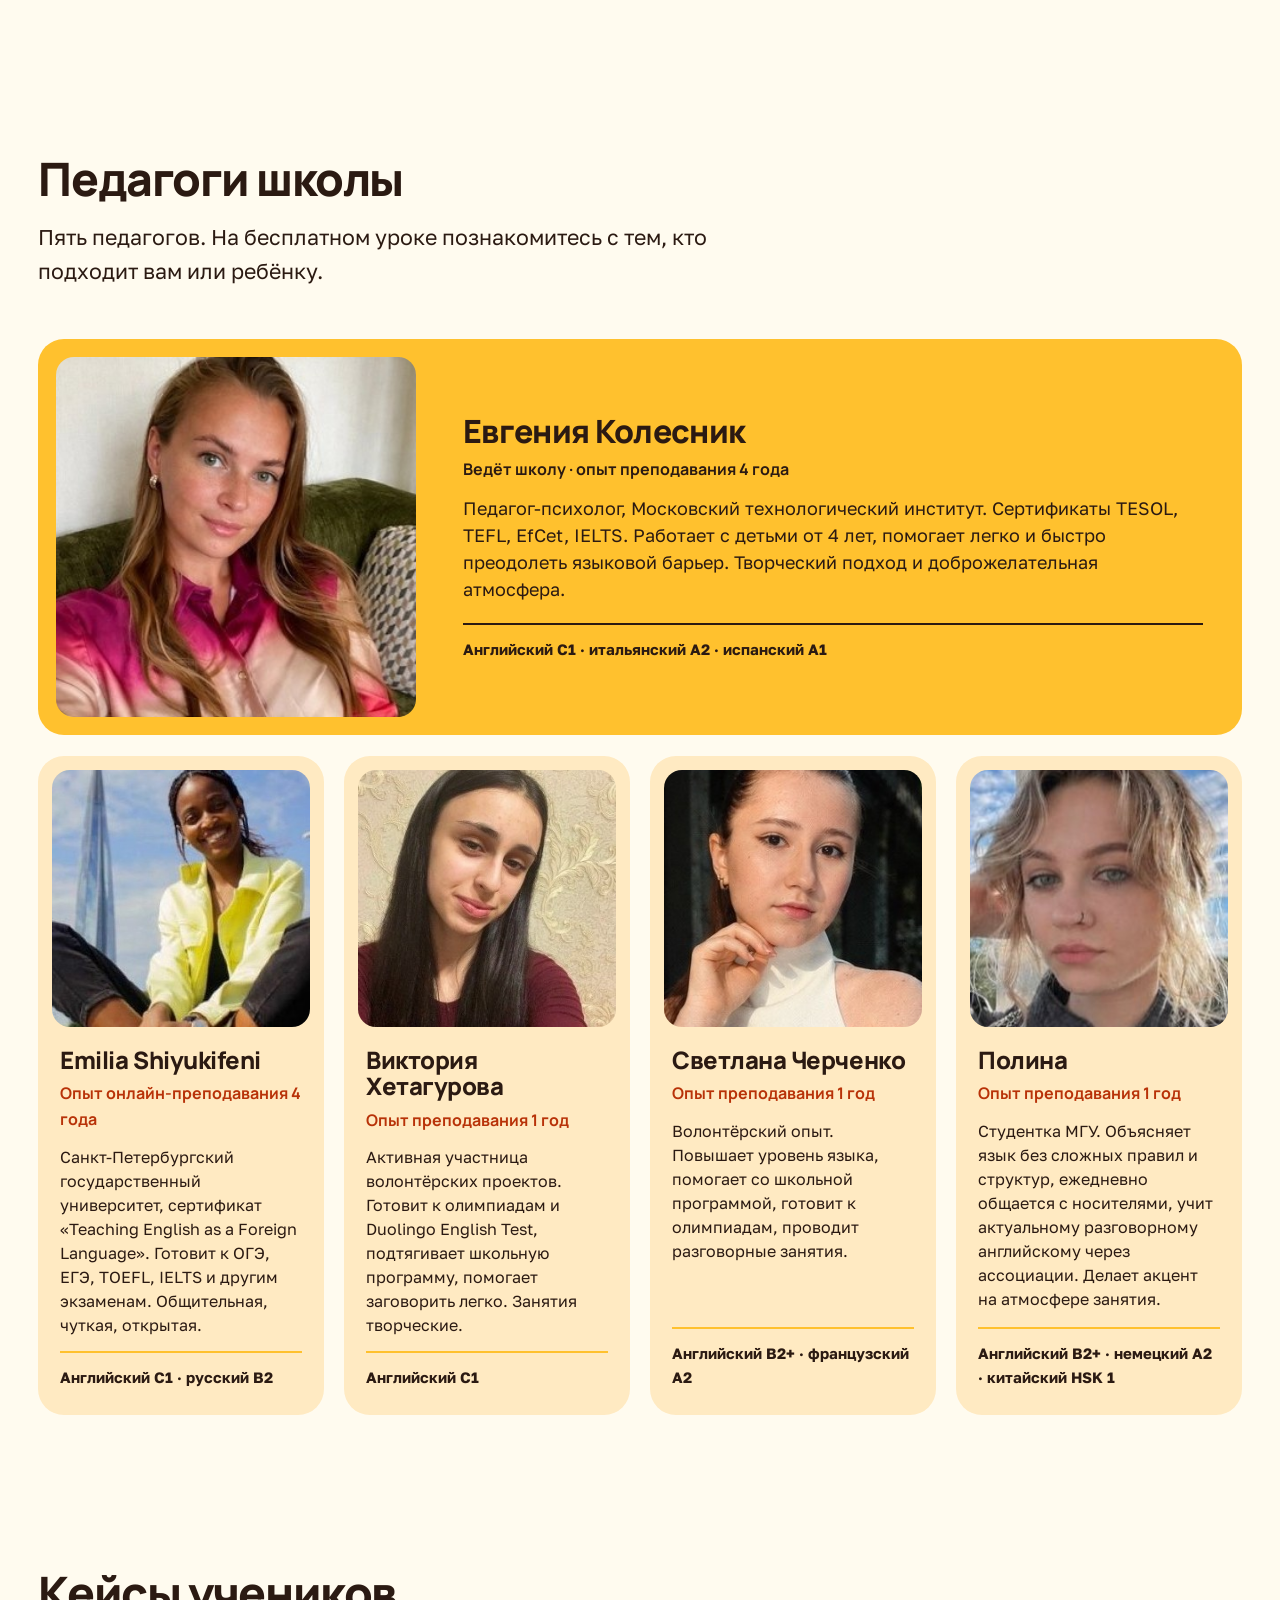
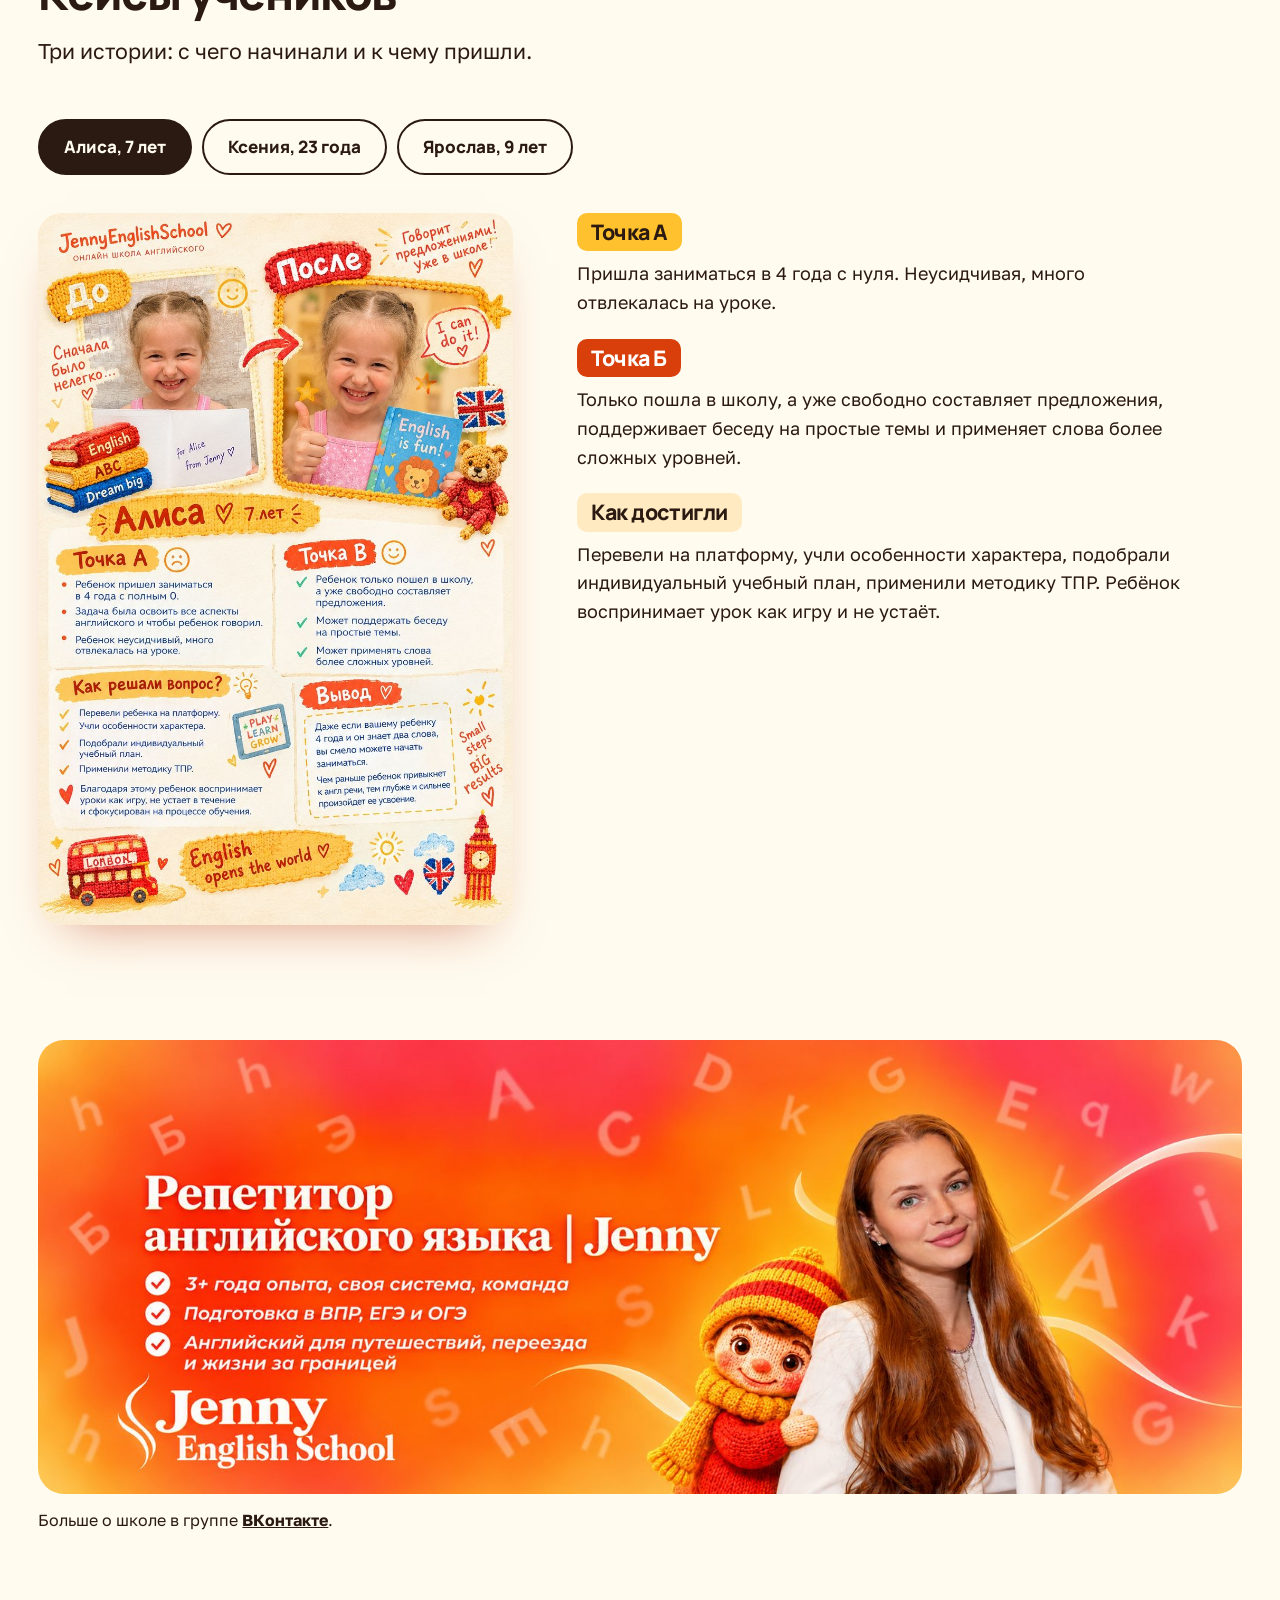
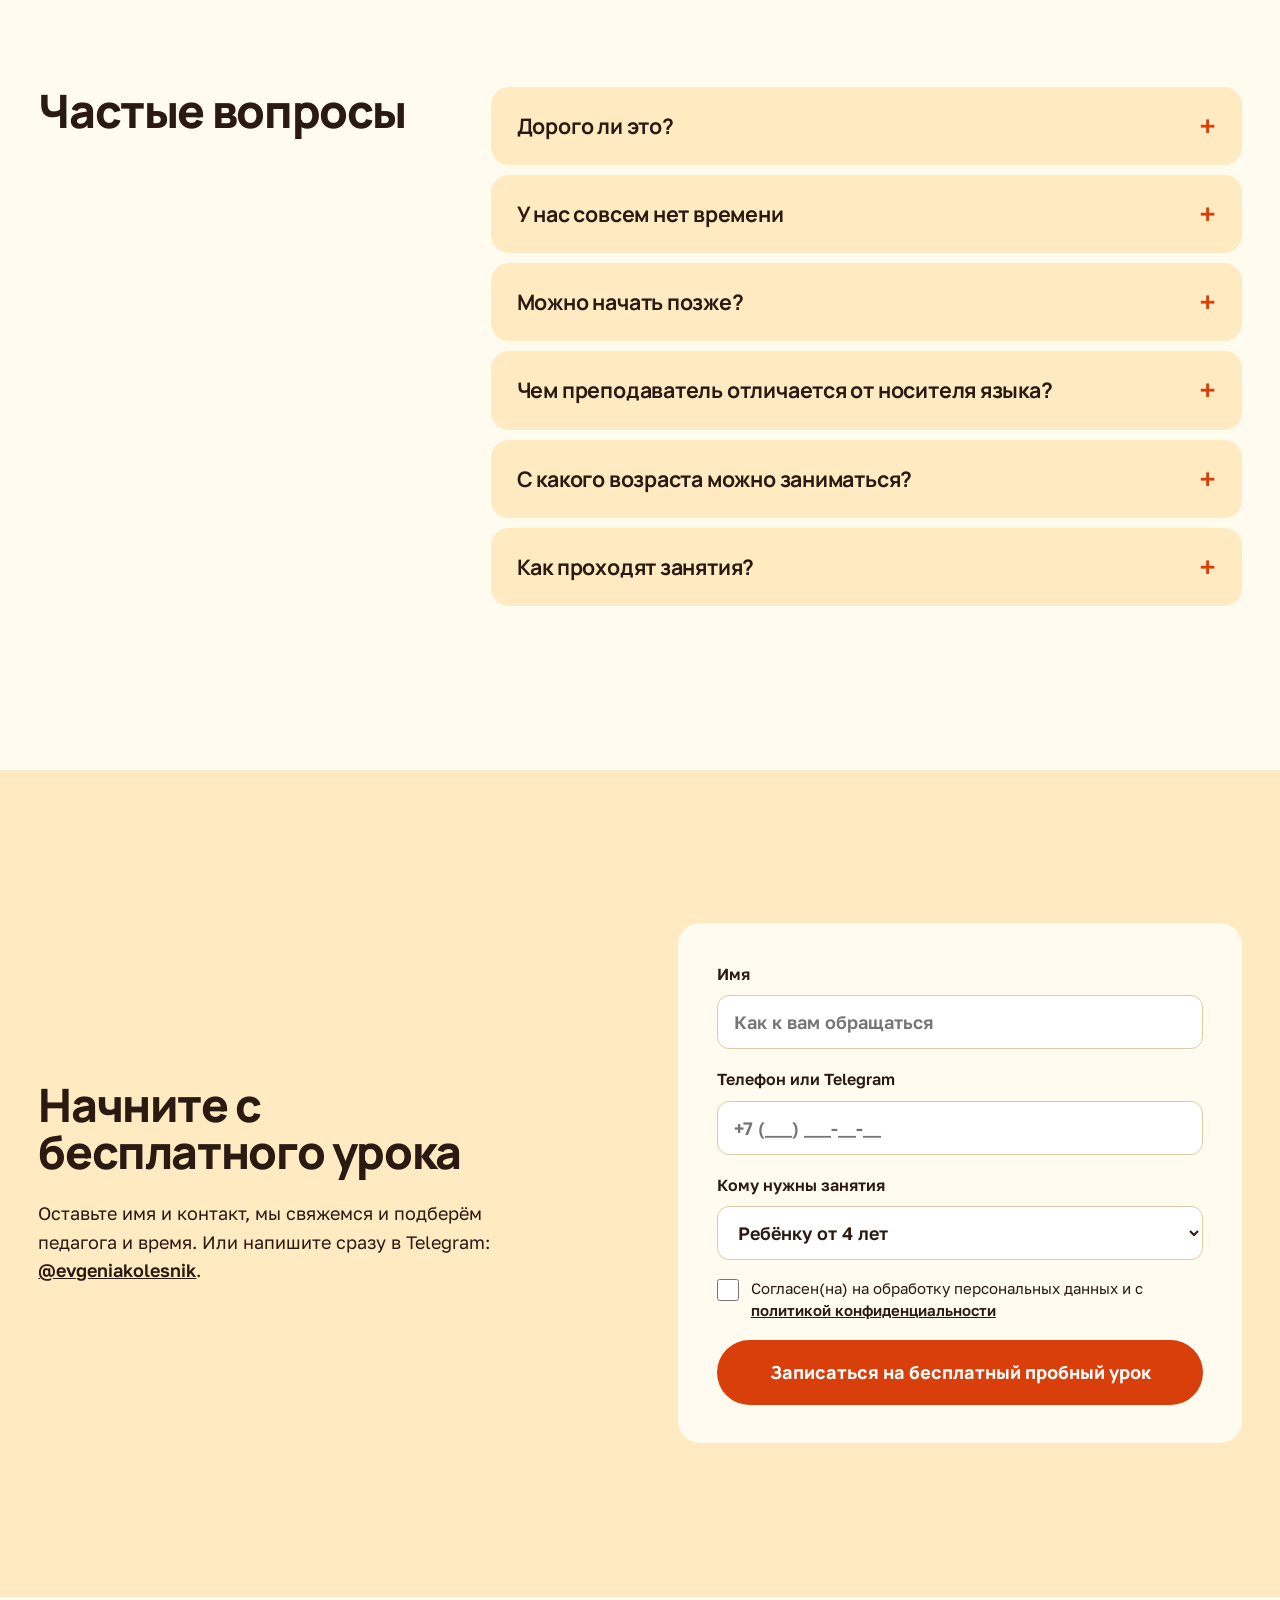
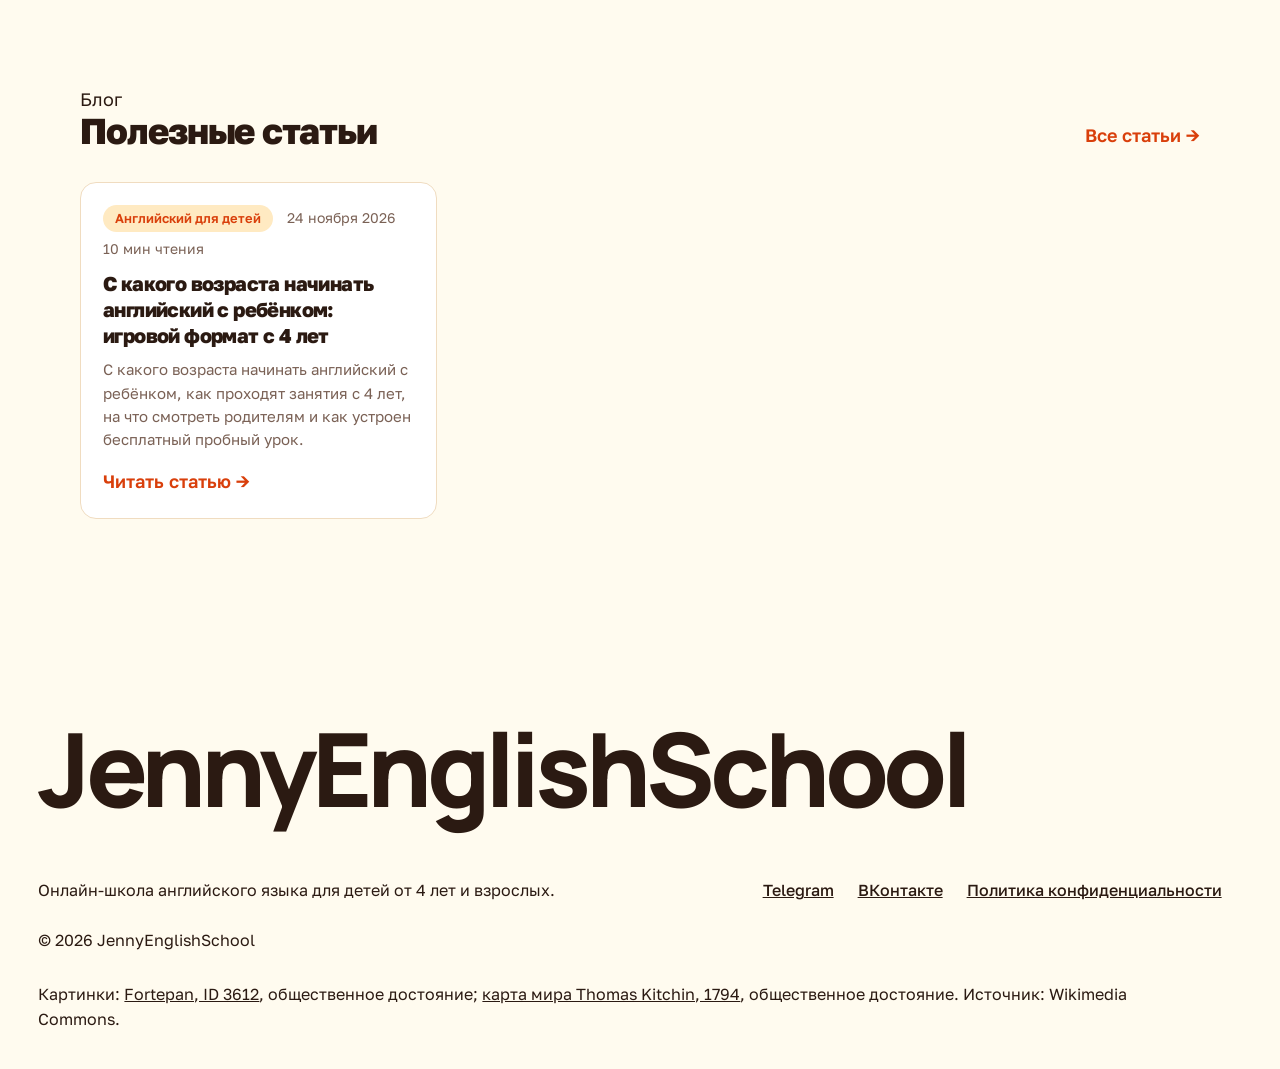
==== commit e4ab04fb: "Блог перенесён на боевой сайт, оператор в политике, QR на плакате отзывов Co-Authored-By: Claude Son" ====
--- a/index.html
+++ b/index.html
@@ -134,6 +134,7 @@
 <link href="https://fonts.googleapis.com/css2?family=Manrope:wght@200..800&family=Golos+Text:wght@400..700&display=swap" rel="stylesheet">
 <link rel="stylesheet" href="motion.css">
 <link rel="stylesheet" href="site.css">
+<link rel="stylesheet" href="blog/blog.css">
 <script>document.documentElement.className += ' js';</script>
 </head>
 <body>
@@ -148,6 +149,7 @@
       <a href="#teachers" data-roll>Педагоги</a>
       <a href="#cases" data-roll>Кейсы</a>
       <a href="#faq" data-roll>Вопросы</a>
+      <!-- BLOGNAV:START --><a href="blog/">Блог</a><!-- BLOGNAV:END -->
     </nav>
     <a href="#lead" class="btn btn--sm" data-magnetic><span>Бесплатный <span class="btn__long">пробный </span>урок</span></a>
     <button class="burger" id="burger" aria-label="Меню" aria-expanded="false"><span></span><span></span></button>
@@ -438,6 +440,22 @@
     </div>
   </section>
 
+<!-- BLOG:START -->
+<section class="b-home" id="blog">
+  <div class="container">
+    <div class="b-home__head"><div><p class="section-tag">Блог</p><h2>Полезные статьи</h2></div><a class="b-more" href="blog/">Все статьи</a></div>
+    <div class="b-grid"><article class="b-card">
+  
+  <div class="b-card__body">
+    <div class="b-meta"><span class="b-chip">Английский для детей</span><time datetime="2026-11-24">24 ноября 2026</time><span>10 мин чтения</span></div>
+    <h3><a href="blog/s-kakogo-vozrasta-angliiskii-rebenku/">С какого возраста начинать английский с ребёнком: игровой формат с 4 лет</a></h3>
+    <p>С какого возраста начинать английский с ребёнком, как проходят занятия с 4 лет, на что смотреть родителям и как устроен бесплатный пробный урок.</p>
+    <a class="b-more" href="blog/s-kakogo-vozrasta-angliiskii-rebenku/">Читать статью</a>
+  </div>
+</article></div>
+  </div>
+</section>
+<!-- BLOG:END -->
 </main>
 
 <footer class="foot">
--- a/blog/blog.css
+++ b/blog/blog.css
@@ -0,0 +1,94 @@
+/* Стили блога. Цвета берутся из палитры сайта: install.mjs прописывает --b-* в blog.config.json (theme). */
+:root { --b-bg: #fff; --b-surface: #fff; --b-ink: #18181b; --b-text: #2b2b30; --b-soft: #6b6b73; --b-line: #e5e5e5; --b-accent: #2563eb; --b-accent-soft: #eef3ff; --b-radius: 16px; }
+.blog { padding: 112px 0 72px; background: var(--b-bg); color: var(--b-text); }
+.blog > section, .blog > article { width: 100%; max-width: 1160px; margin: 0 auto; padding: 0 20px; }
+.b-crumbs { display: flex; gap: 8px; flex-wrap: wrap; font-size: 14px; color: var(--b-soft); margin-bottom: 22px; }
+.b-crumbs a { color: var(--b-soft); text-decoration: none; }
+.b-crumbs a:hover { color: var(--b-accent); }
+.b-meta { display: flex; flex-wrap: wrap; align-items: center; gap: 6px 14px; font-size: 14px; color: var(--b-soft); }
+.b-chip { display: inline-block; padding: 3px 12px; border-radius: 999px; background: var(--b-accent-soft); color: var(--b-accent); font-weight: 600; font-size: 13px; }
+.b-head h1 { font-family: var(--ff-head, inherit); color: var(--b-ink); font-size: clamp(28px, 4.4vw, 46px); line-height: 1.15; margin: 14px 0 16px; letter-spacing: -0.01em; }
+.b-lead { font-size: 19px; line-height: 1.55; color: var(--b-soft); max-width: 720px; }
+.b-author { margin-top: 14px; font-size: 14px; color: var(--b-soft); }
+
+/* Статья */
+.b-article { max-width: 780px !important; }
+.b-cover { margin: 28px 0 8px; border-radius: var(--b-radius); overflow: hidden; }
+.b-cover img { display: block; width: 100%; height: auto; }
+.b-toc { margin: 28px 0; padding: 20px 24px; border: 1px solid var(--b-line); border-radius: var(--b-radius); background: var(--b-surface); }
+.b-toc ol { list-style: none; margin: 10px 0 0; padding: 0; }
+.b-toc li + li { margin-top: 6px; }
+.b-toc a { color: var(--b-text); text-decoration: none; }
+.b-toc a:hover { color: var(--b-accent); }
+.b-content { font-size: 18px; line-height: 1.75; margin-top: 28px; }
+.b-content h2 { font-family: var(--ff-head, inherit); color: var(--b-ink); font-size: clamp(24px, 3vw, 31px); line-height: 1.25; margin: 2em 0 .6em; scroll-margin-top: 100px; }
+.b-content h3 { font-family: var(--ff-head, inherit); color: var(--b-ink); font-size: 22px; margin: 1.6em 0 .5em; scroll-margin-top: 100px; }
+.b-content p { margin: 0 0 1.1em; }
+.b-content ul, .b-content ol { margin: 0 0 1.2em; padding-left: 1.4em; }
+.b-content ul { list-style: disc; }
+.b-content ol { list-style: decimal; }
+.b-content li + li { margin-top: 8px; }
+.b-content li::marker { color: var(--b-accent); }
+.b-content a { color: var(--b-accent); text-decoration: underline; text-underline-offset: 3px; }
+.b-content img { max-width: 100%; height: auto; border-radius: 12px; margin: 8px 0; }
+.b-content hr { border: 0; border-top: 1px solid var(--b-line); margin: 2em 0; }
+.b-content blockquote { margin: 1.4em 0; padding: 16px 22px; border-left: 4px solid var(--b-accent); background: var(--b-accent-soft); border-radius: 0 12px 12px 0; }
+.b-content blockquote p:last-child { margin-bottom: 0; }
+.b-content code { background: var(--b-accent-soft); padding: 2px 6px; border-radius: 6px; font-size: .92em; }
+.b-content pre { overflow-x: auto; padding: 16px; border-radius: 12px; background: var(--b-accent-soft); margin: 0 0 1.2em; }
+.b-table { overflow-x: auto; margin: 1.4em 0; border: 1px solid var(--b-line); border-radius: 12px; }
+.b-table table { width: 100%; border-collapse: collapse; font-size: 16px; line-height: 1.5; }
+.b-table th, .b-table td { padding: 12px 16px; text-align: left; border-bottom: 1px solid var(--b-line); vertical-align: top; }
+.b-table th { background: var(--b-accent-soft); color: var(--b-ink); font-weight: 600; white-space: nowrap; }
+.b-table tr:last-child td { border-bottom: 0; }
+
+.b-faq { margin-top: 44px; }
+.b-faq h2 { font-family: var(--ff-head, inherit); color: var(--b-ink); font-size: 28px; margin-bottom: 16px; }
+.b-faq details { border: 1px solid var(--b-line); border-radius: 12px; background: var(--b-surface); margin-bottom: 10px; padding: 0 20px; }
+.b-faq summary { cursor: pointer; padding: 16px 0; font-weight: 600; color: var(--b-ink); list-style: none; display: flex; justify-content: space-between; gap: 16px; }
+.b-faq summary::-webkit-details-marker { display: none; }
+.b-faq summary::after { content: '+'; color: var(--b-accent); font-size: 22px; line-height: 1; }
+.b-faq details[open] summary::after { content: '−'; }
+.b-faq details p { padding: 0 0 18px; color: var(--b-text); line-height: 1.65; }
+.b-disclaimer { margin-top: 32px; font-size: 14px; line-height: 1.55; color: var(--b-soft); padding-top: 16px; border-top: 1px solid var(--b-line); }
+.b-cta { margin-top: 40px; padding: 32px; border-radius: var(--b-radius); background: var(--b-accent-soft); border: 1px solid var(--b-line); text-align: left; }
+.b-cta h2 { font-family: var(--ff-head, inherit); color: var(--b-ink); font-size: 26px; margin-bottom: 8px; }
+.b-cta p { margin-bottom: 18px; color: var(--b-text); max-width: 560px; }
+.b-cta__btn { display: inline-flex; }
+.b-preview { margin: 0 0 22px; padding: 12px 16px; border-radius: 12px; background: #fff4d6; color: #6b4e00; font-size: 14px; border: 1px solid #f0d98a; }
+
+/* Карточки */
+.b-grid { display: grid; grid-template-columns: repeat(3, 1fr); gap: 24px; margin-top: 32px; }
+.b-card { display: flex; flex-direction: column; background: var(--b-surface); border: 1px solid var(--b-line); border-radius: var(--b-radius); overflow: hidden; transition: transform .2s, box-shadow .2s; }
+.b-card:hover { transform: translateY(-3px); box-shadow: 0 16px 36px rgba(20, 20, 30, .09); }
+.b-card__img { display: block; aspect-ratio: 16 / 10; overflow: hidden; background: var(--b-accent-soft); }
+.b-card__img img { width: 100%; height: 100%; object-fit: cover; display: block; }
+.b-card__body { display: flex; flex-direction: column; gap: 10px; padding: 22px; flex: 1; }
+.b-card h3 { font-family: var(--ff-head, inherit); font-size: 20px; line-height: 1.3; margin: 0; }
+.b-card h3 a { color: var(--b-ink); text-decoration: none; }
+.b-card h3 a:hover { color: var(--b-accent); }
+.b-card p { color: var(--b-soft); font-size: 15px; line-height: 1.55; margin: 0; }
+.b-more { margin-top: auto; padding-top: 6px; color: var(--b-accent); font-weight: 600; text-decoration: none; }
+.b-more::after { content: ' →'; }
+.b-related { margin-top: 72px !important; }
+.b-related h2, .b-home h2 { font-family: var(--ff-head, inherit); color: var(--b-ink); font-size: clamp(26px, 3.4vw, 36px); }
+.b-empty { margin-top: 32px; color: var(--b-soft); }
+
+/* Блок на главной */
+.b-home { padding: 88px 0; background: var(--b-bg); }
+.b-home .container { max-width: 1160px; margin: 0 auto; padding: 0 20px; }
+.b-home__head { display: flex; justify-content: space-between; align-items: flex-end; gap: 16px; flex-wrap: wrap; }
+.b-home .b-more { margin-top: 0; }
+
+@media (max-width: 960px) { .b-grid { grid-template-columns: repeat(2, 1fr); } }
+@media (max-width: 640px) {
+  .blog { padding: 92px 0 48px; }
+  .b-grid { grid-template-columns: 1fr; gap: 18px; }
+  .b-content { font-size: 17px; }
+  .b-lead { font-size: 17px; }
+  .b-cta { padding: 24px 20px; }
+  .b-home { padding: 56px 0; }
+}
+
+/* тема сайта */
+:root{--b-accent:var(--accent);--b-bg:var(--ground);--b-surface:#ffffff;--b-ink:var(--ink);--b-text:var(--ink-2);--b-soft:#7a6155;--b-line:#f0dcc0;--b-accent-soft:var(--blush)}
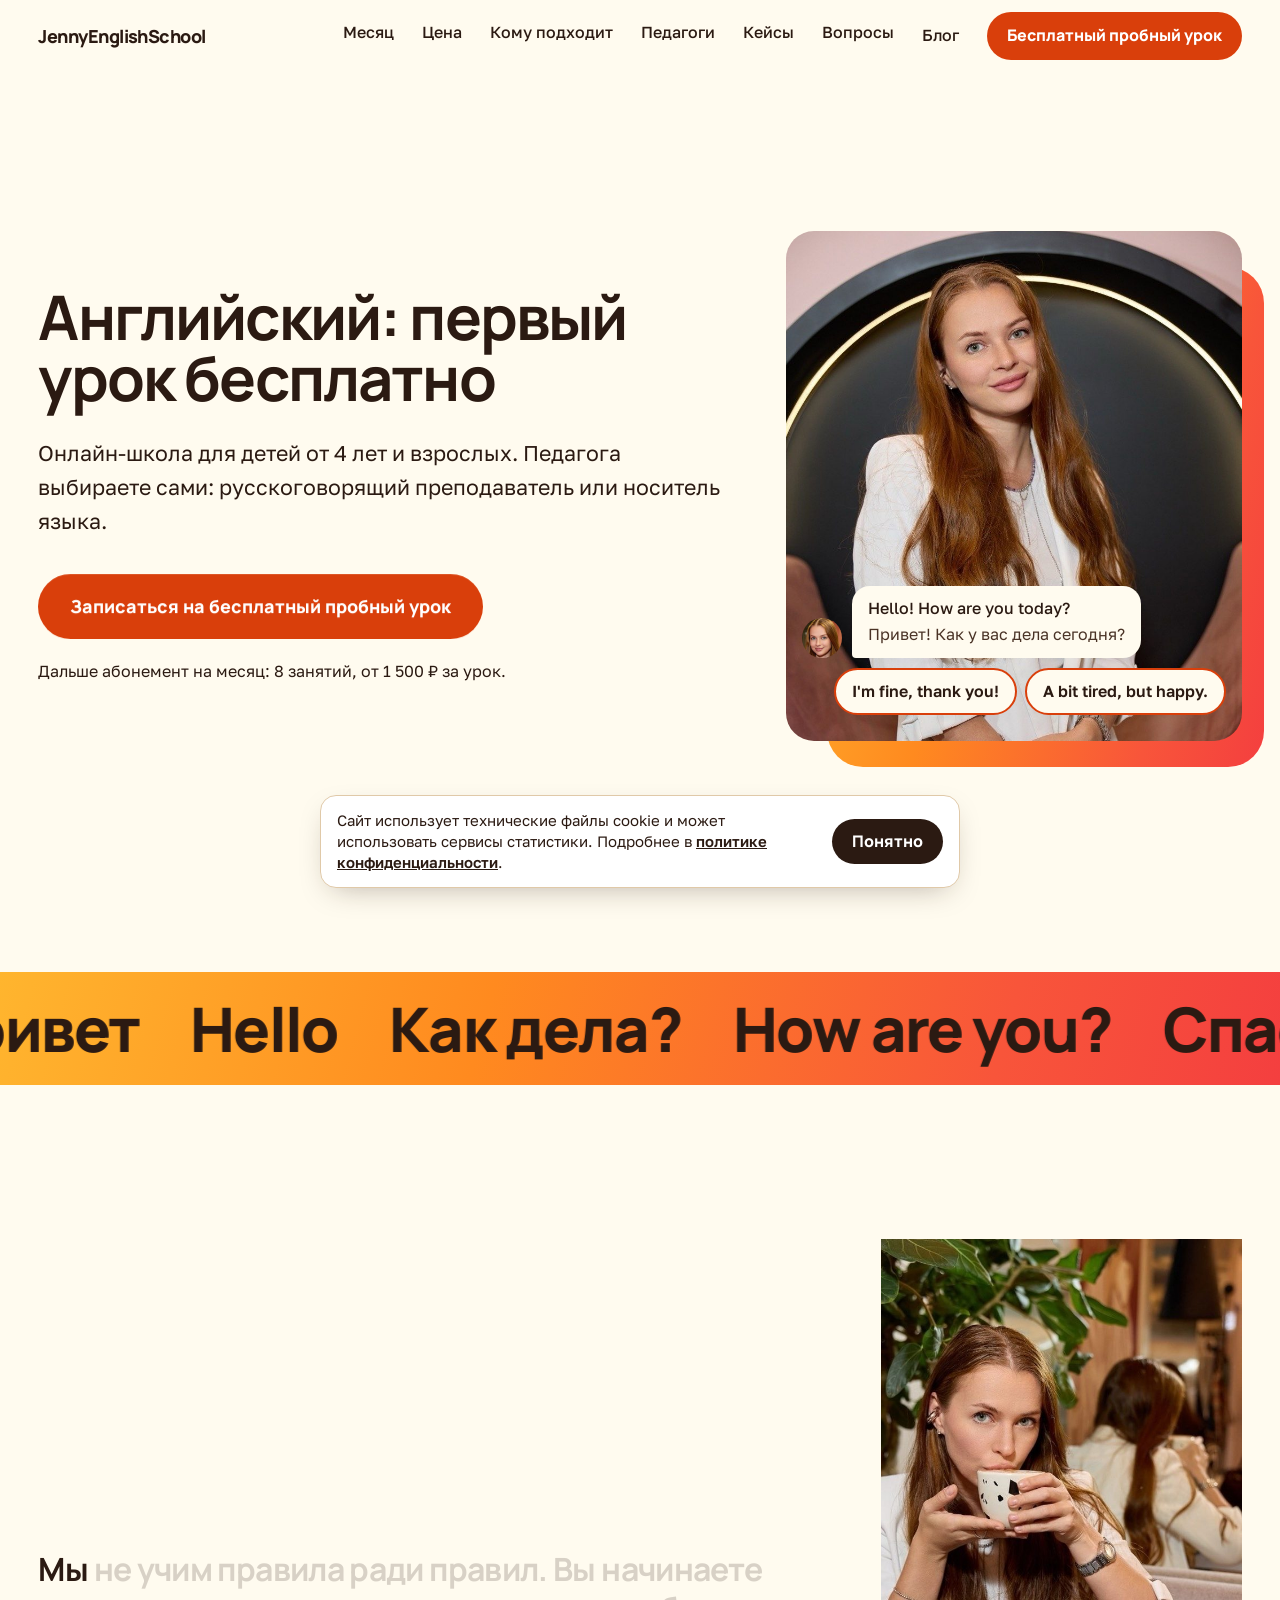
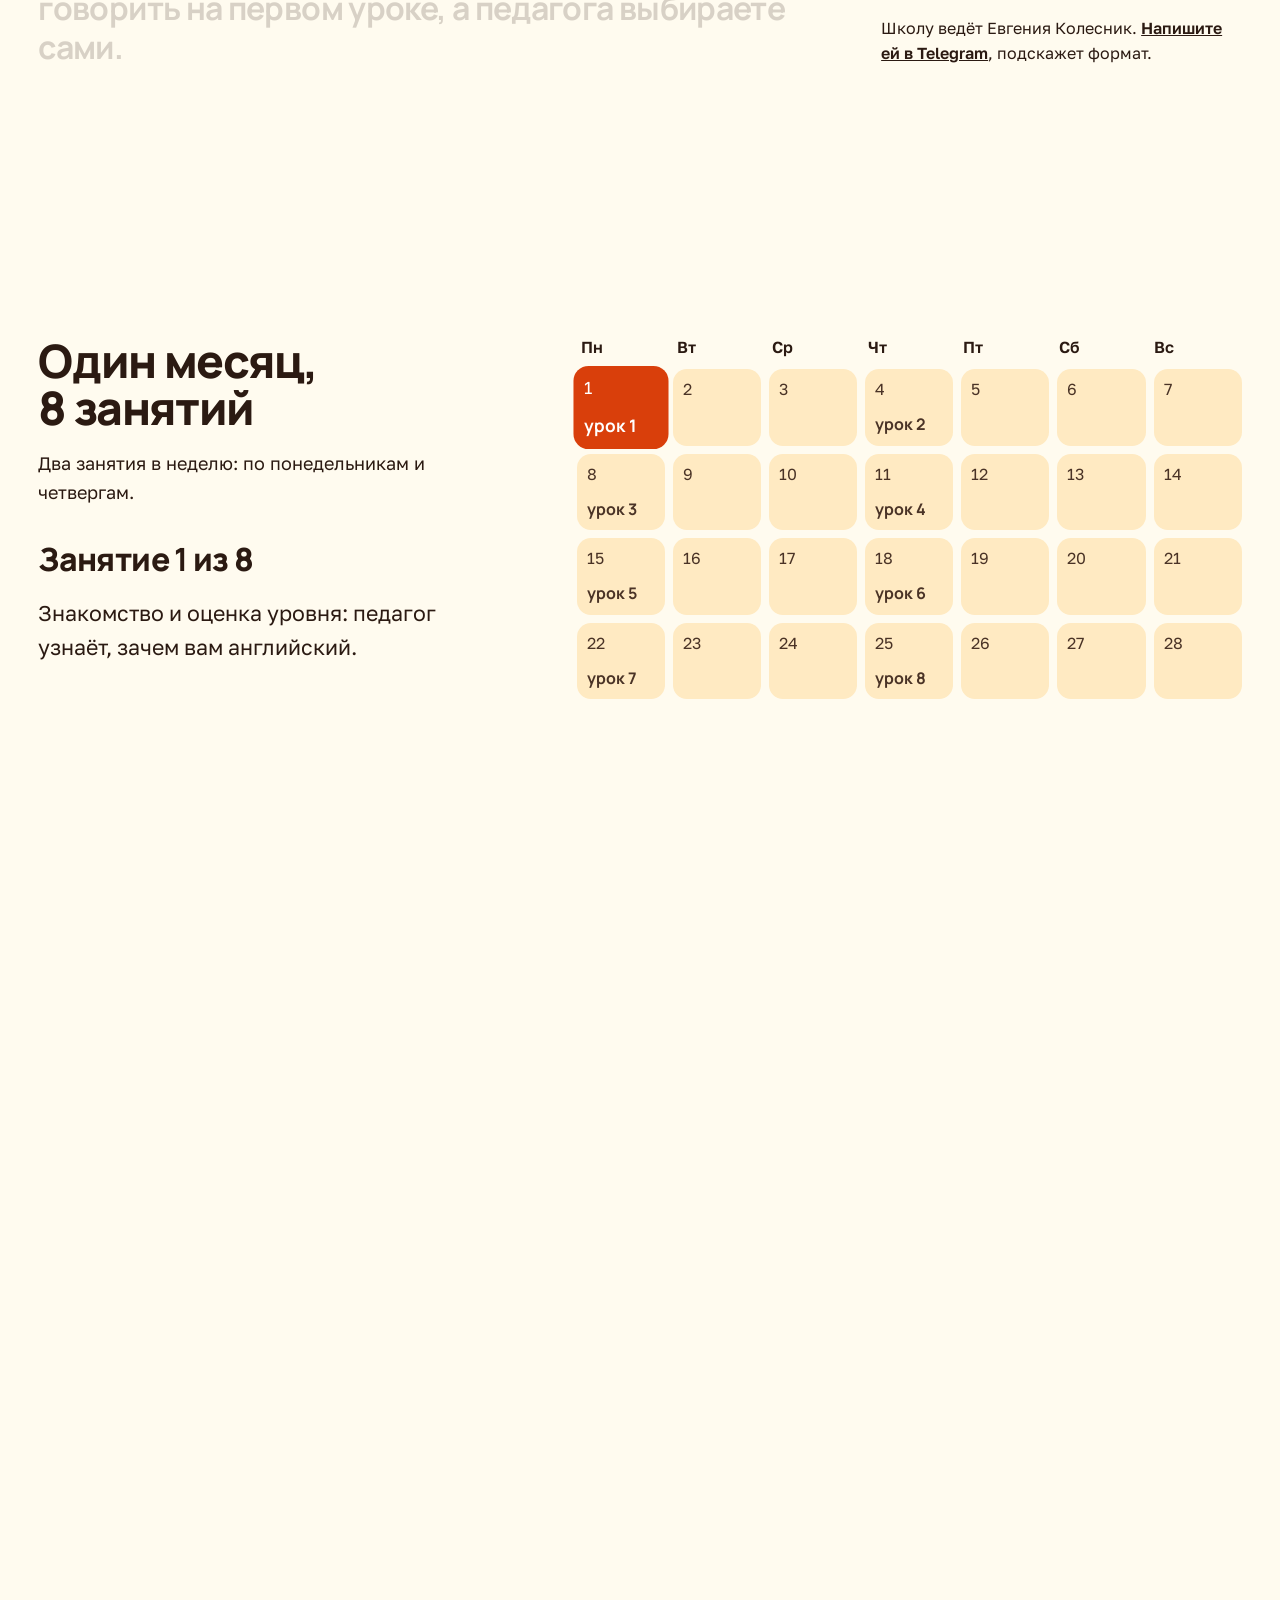
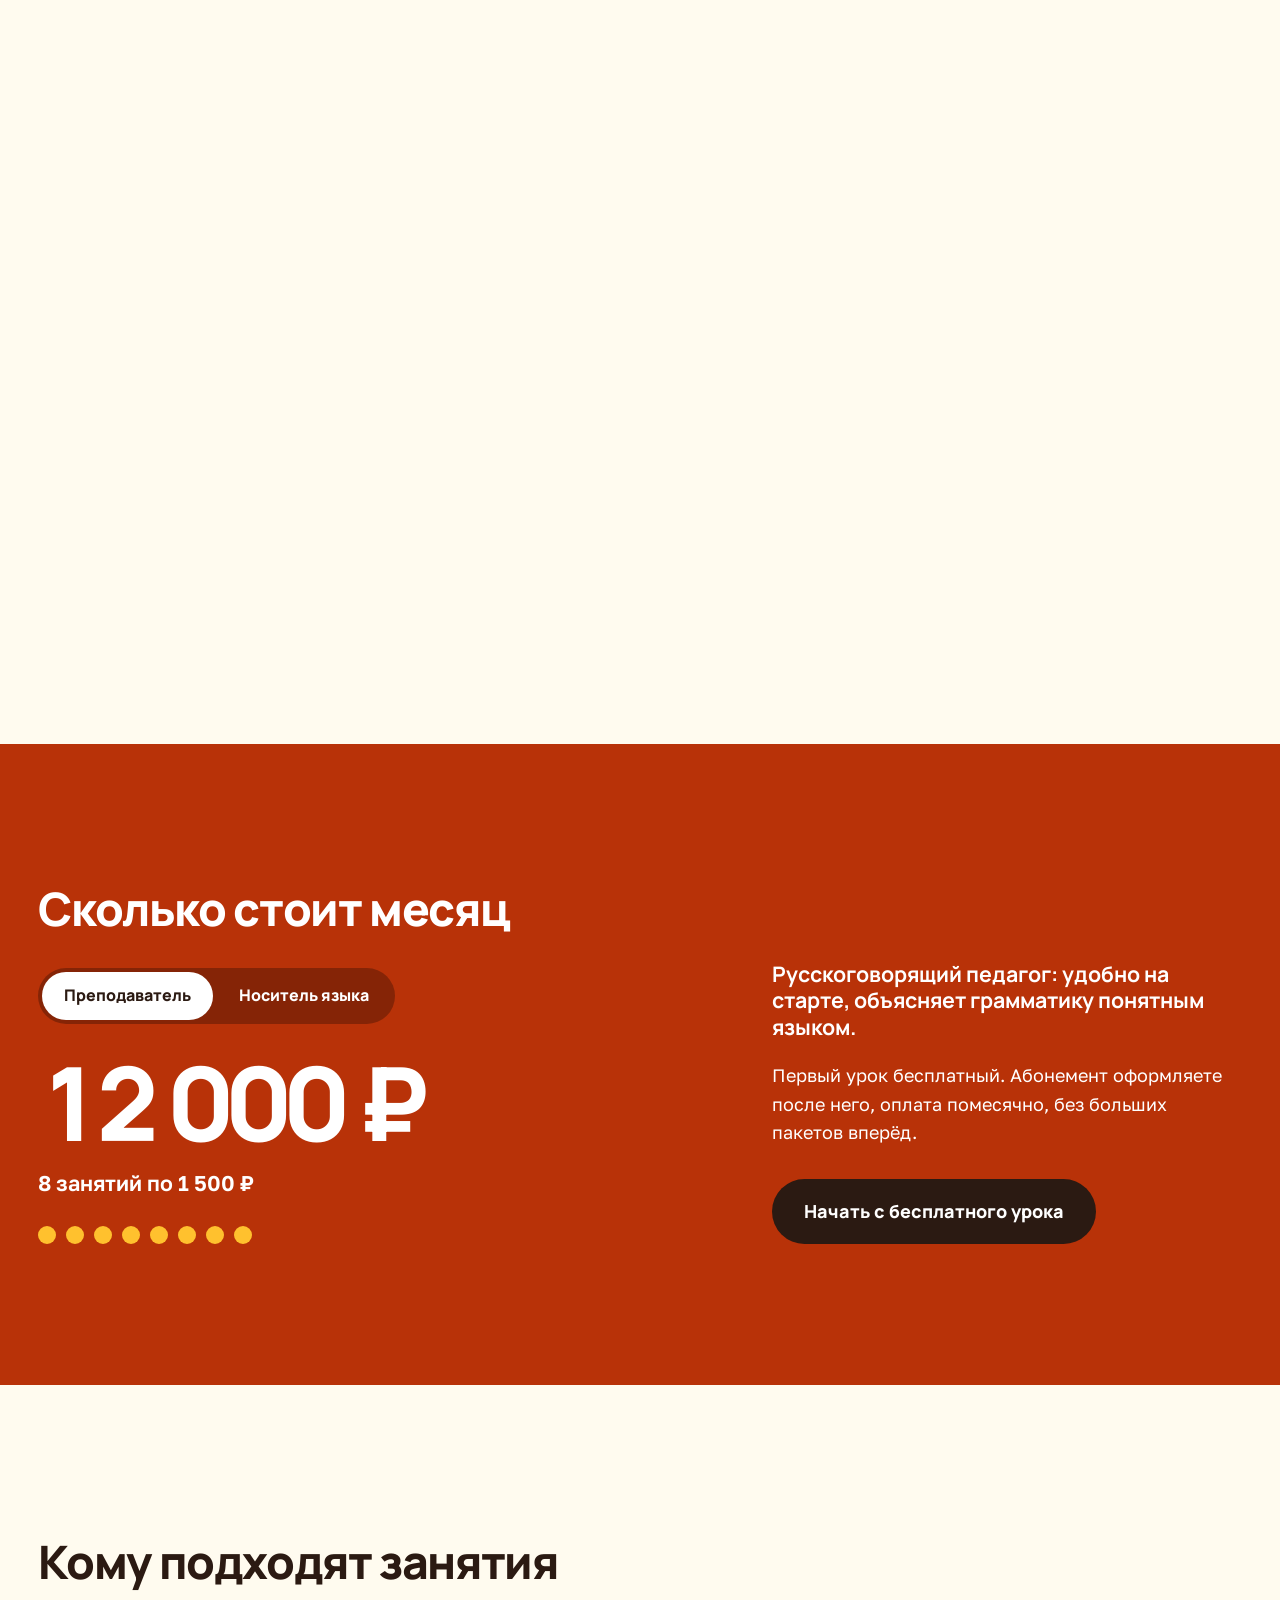
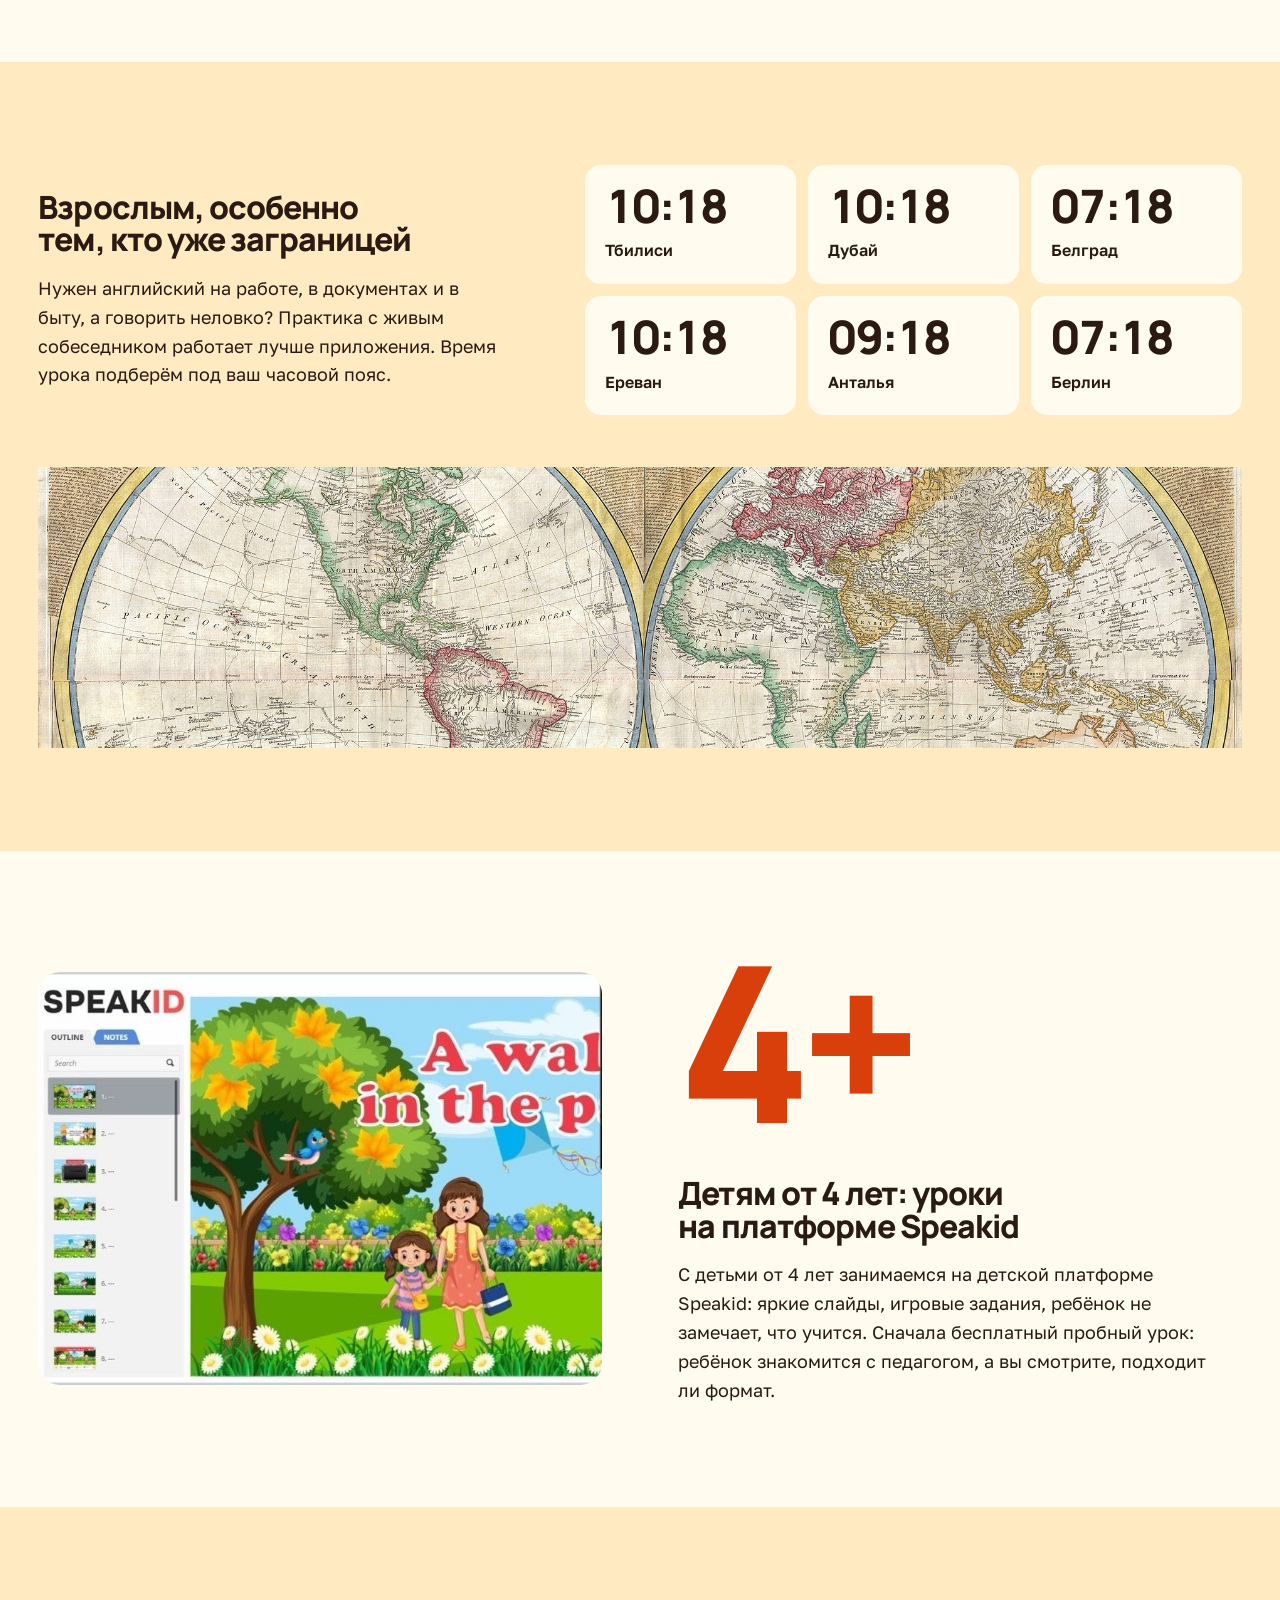
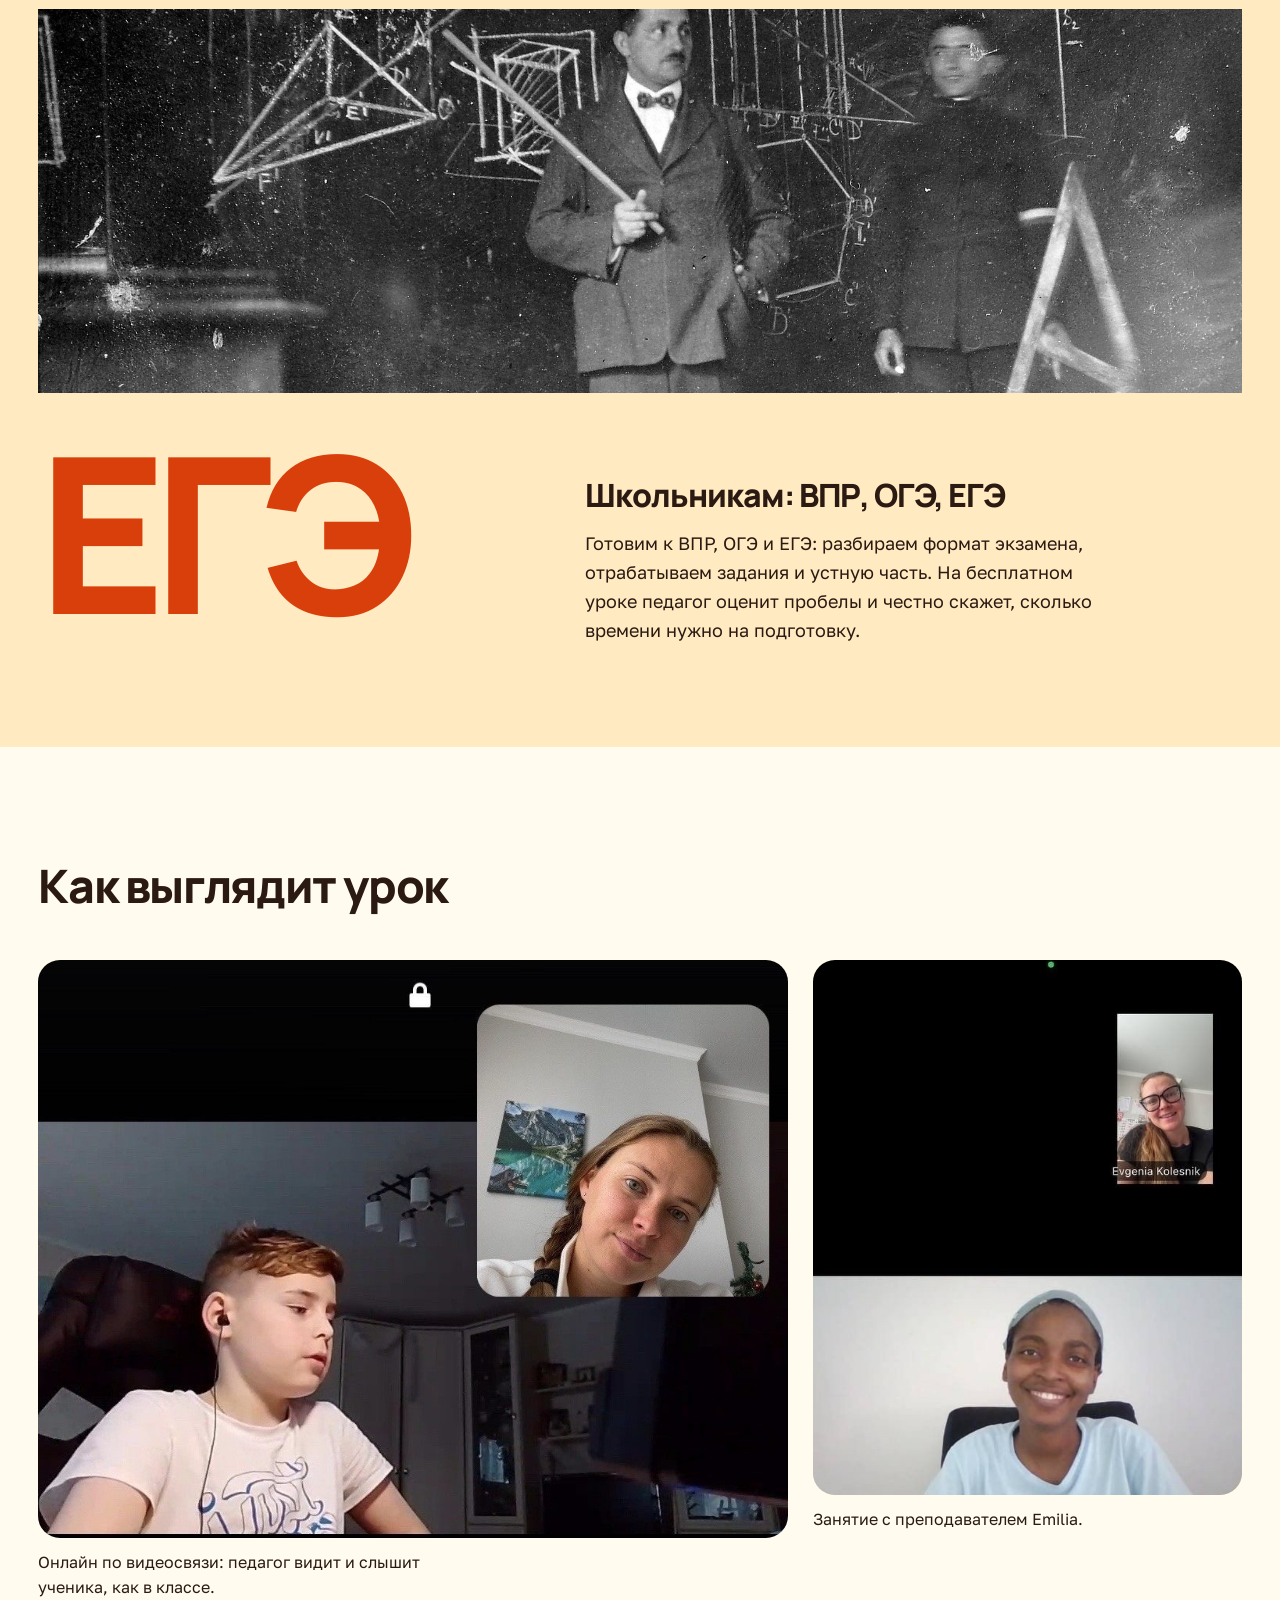
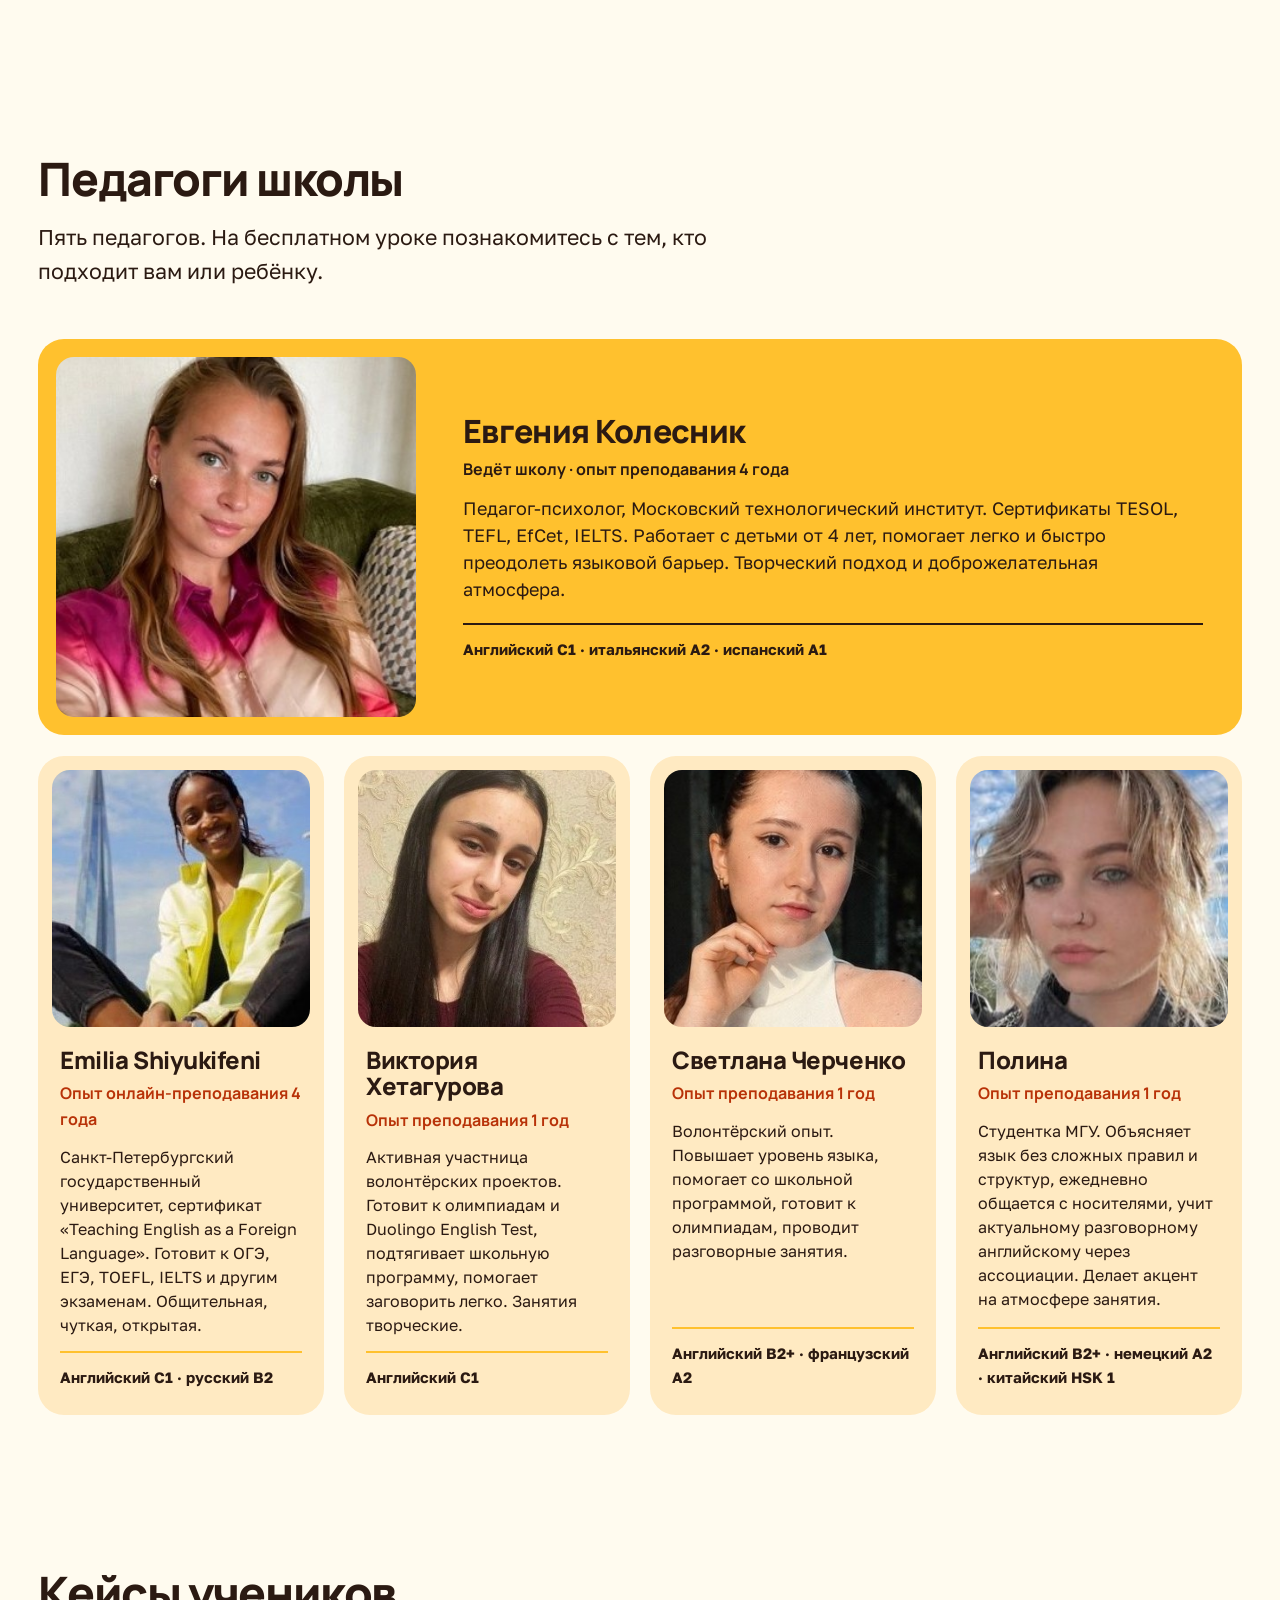
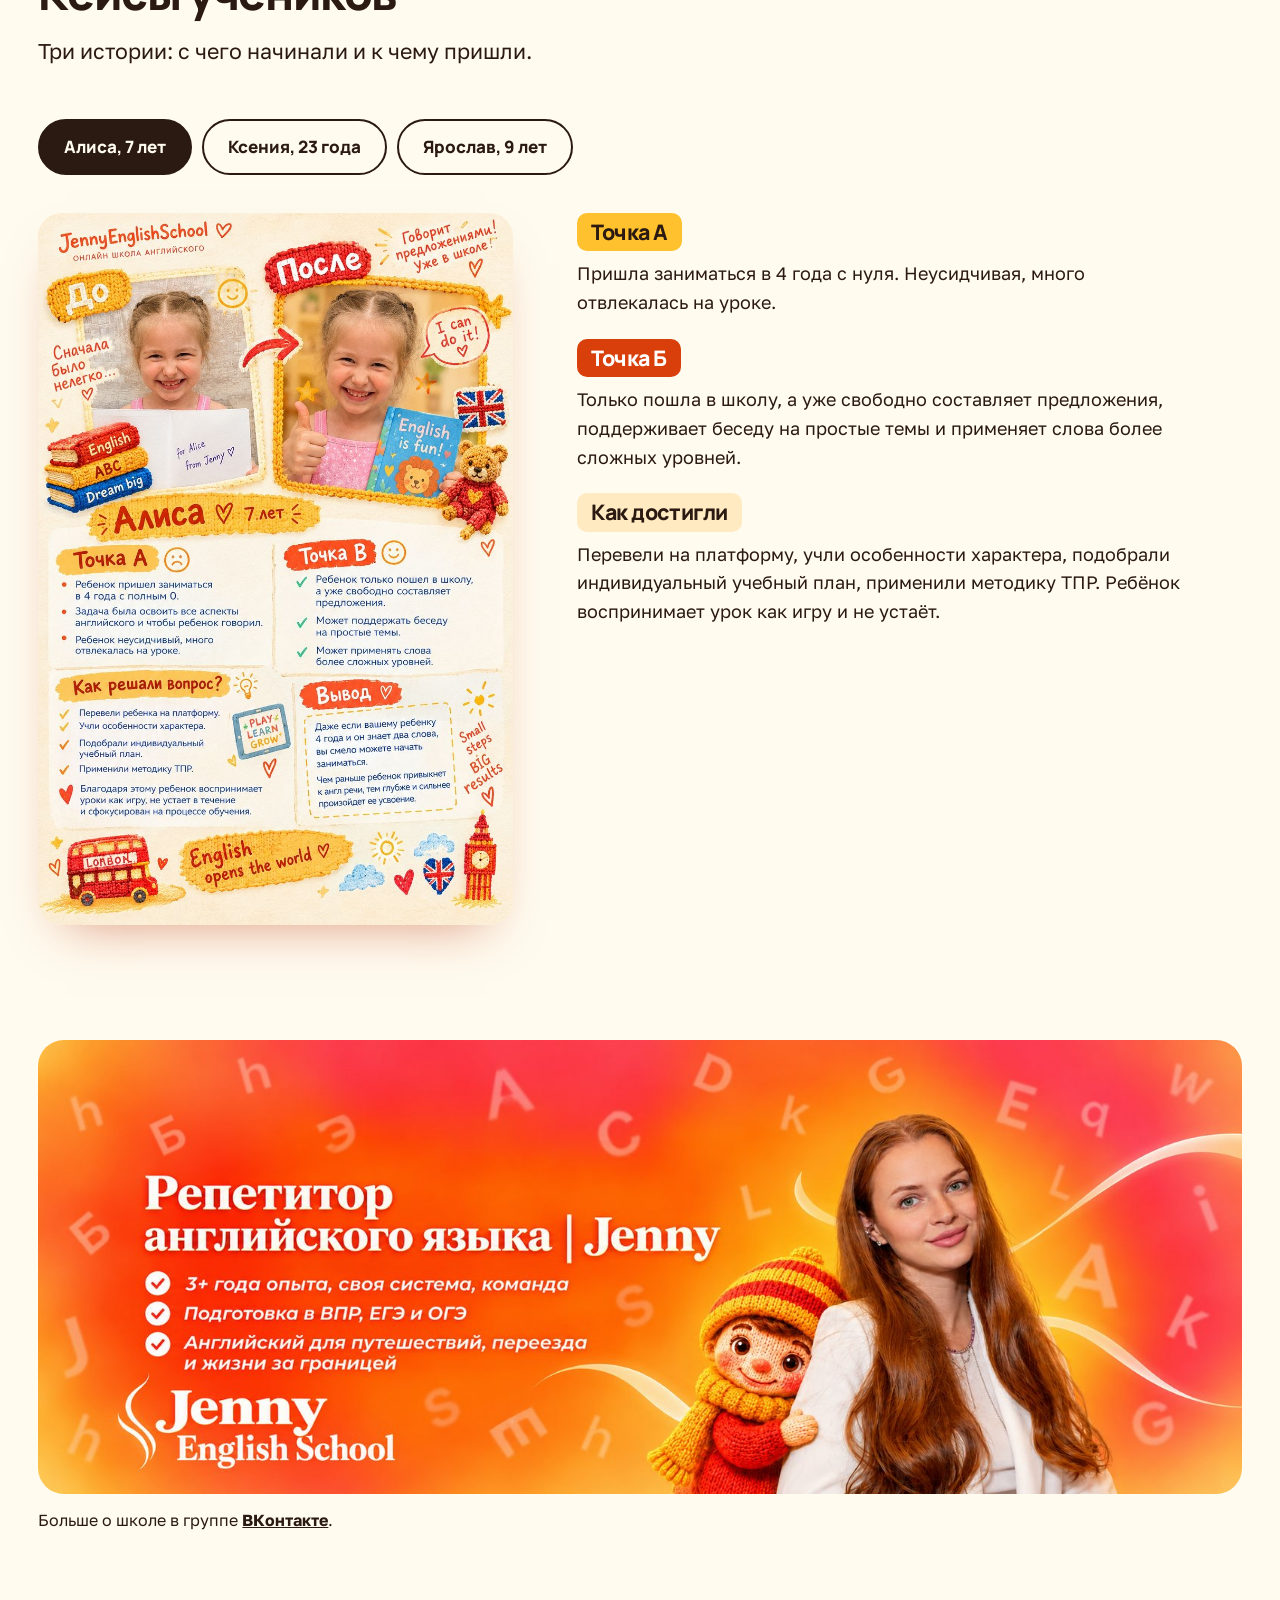
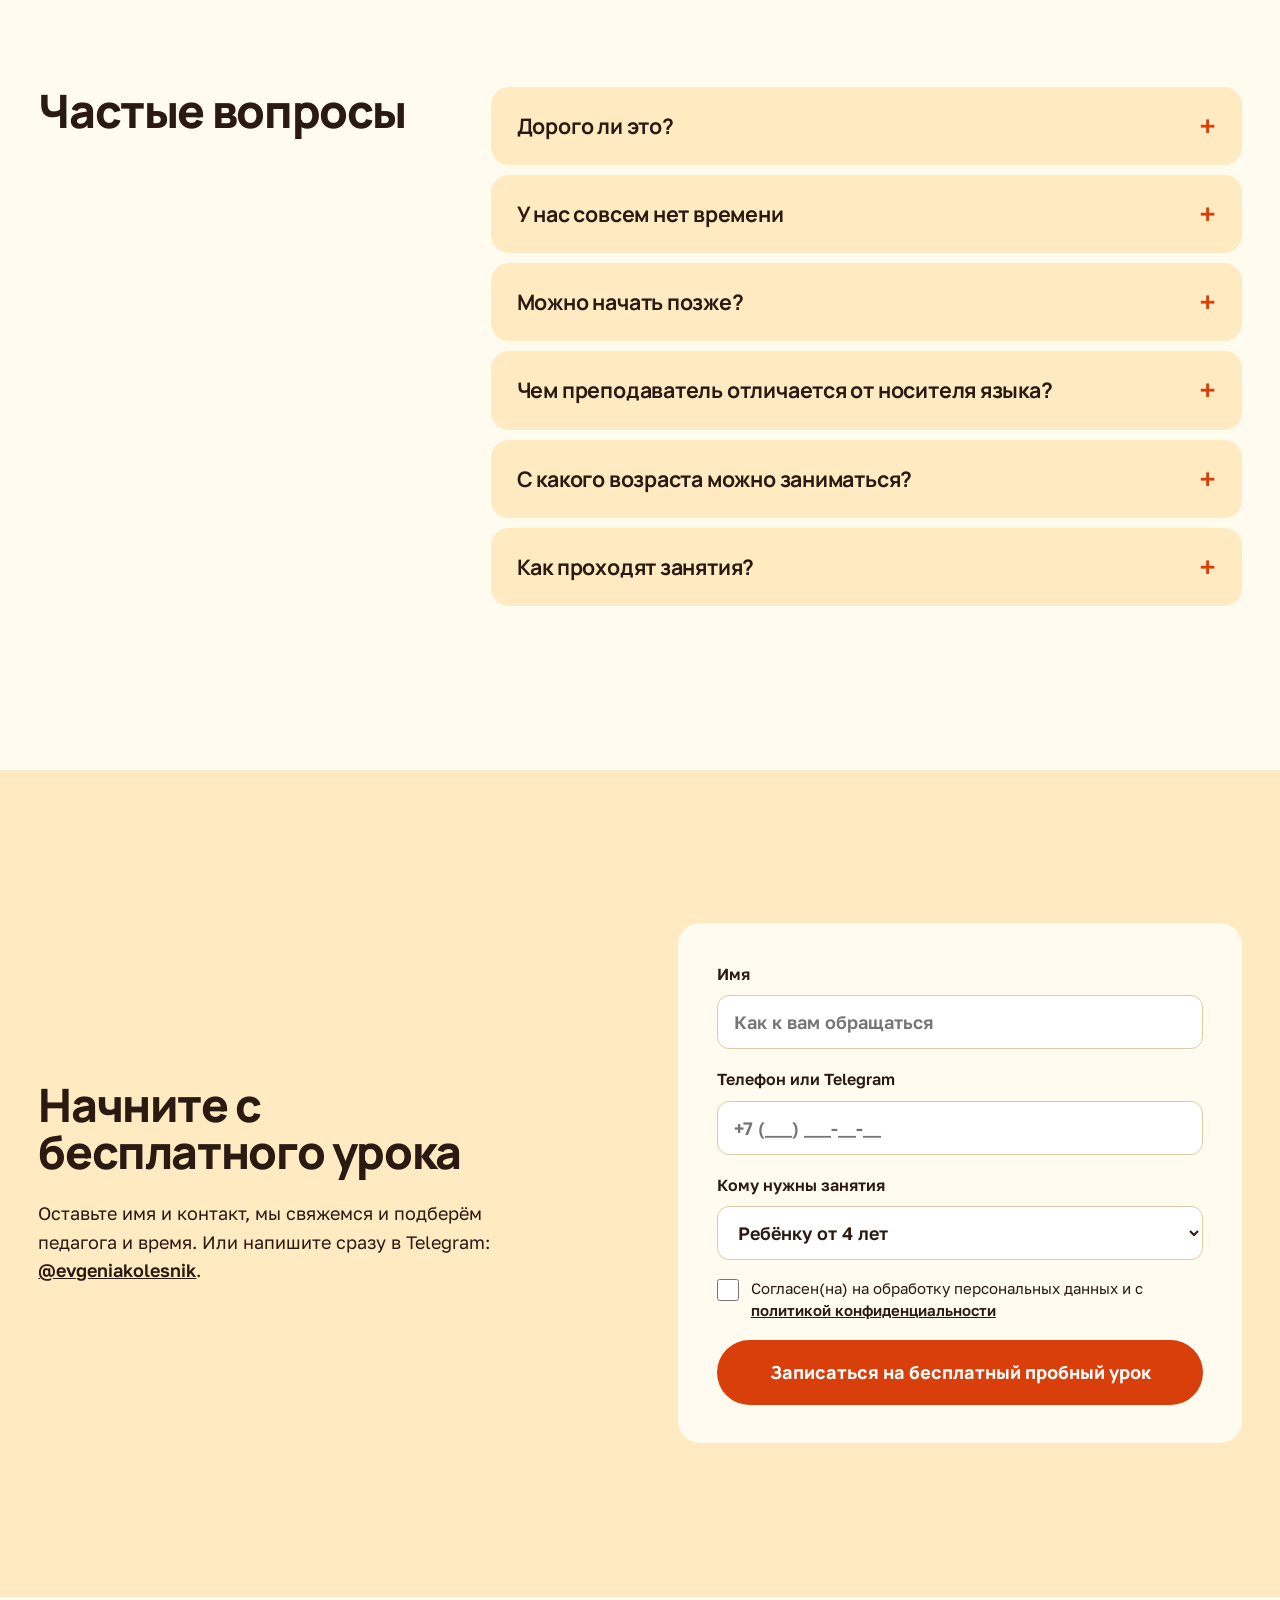
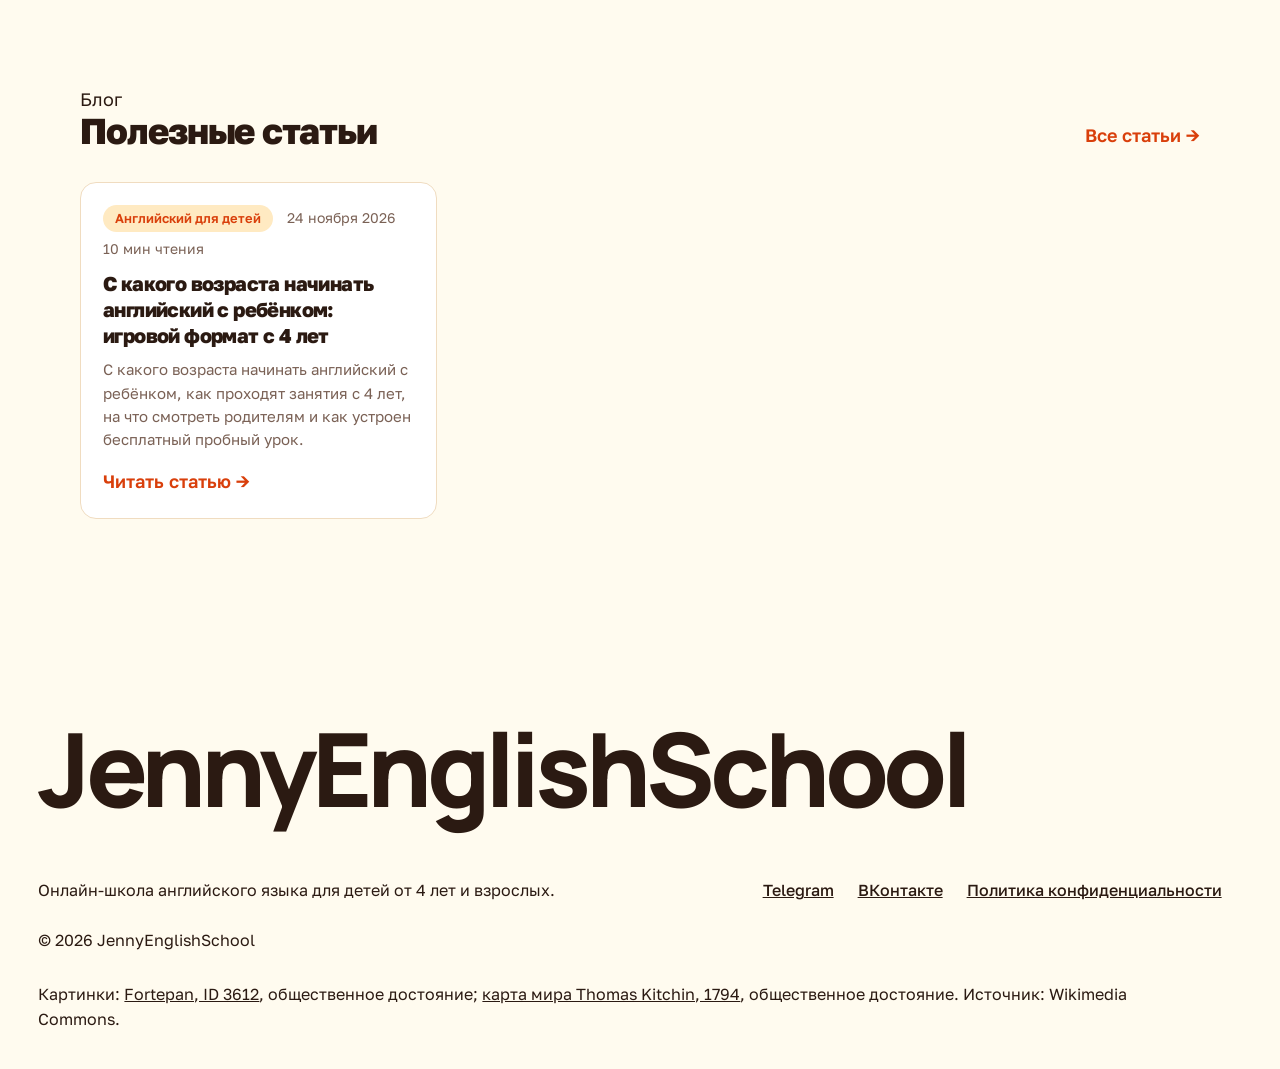
==== commit 9ae2c83d: "Метатеги Вебмастера и Google, счётчик Метрики Co-Authored-By: Claude Sonnet 5.5 <noreply@anthropic.c" ====
--- a/index.html
+++ b/index.html
@@ -136,6 +136,13 @@
 <link rel="stylesheet" href="site.css">
 <link rel="stylesheet" href="blog/blog.css">
 <script>document.documentElement.className += ' js';</script>
+<meta name="yandex-verification" content="0b4e59ab38ae7e59" />
+<meta name="google-site-verification" content="-x7gkN-Y-19rN1T0ulUCHvu5tOJ9E3mYpesis7grPbI" />
+<script>
+(function(m,e,t,r,i,k,a){m[i]=m[i]||function(){(m[i].a=m[i].a||[]).push(arguments)};m[i].l=1*new Date();for(var j=0;j<document.scripts.length;j++){if(document.scripts[j].src===r){return;}}k=e.createElement(t),a=e.getElementsByTagName(t)[0],k.async=1,k.src=r,a.parentNode.insertBefore(k,a)})(window,document,"script","https://mc.yandex.ru/metrika/tag.js","ym");
+ym(114696198,"init",{clickmap:true,trackLinks:true,accurateTrackBounce:true,webvisor:false});
+</script>
+<noscript><div><img src="https://mc.yandex.ru/watch/114696198" style="position:absolute;left:-9999px" alt=""></div></noscript>
 </head>
 <body>
 
